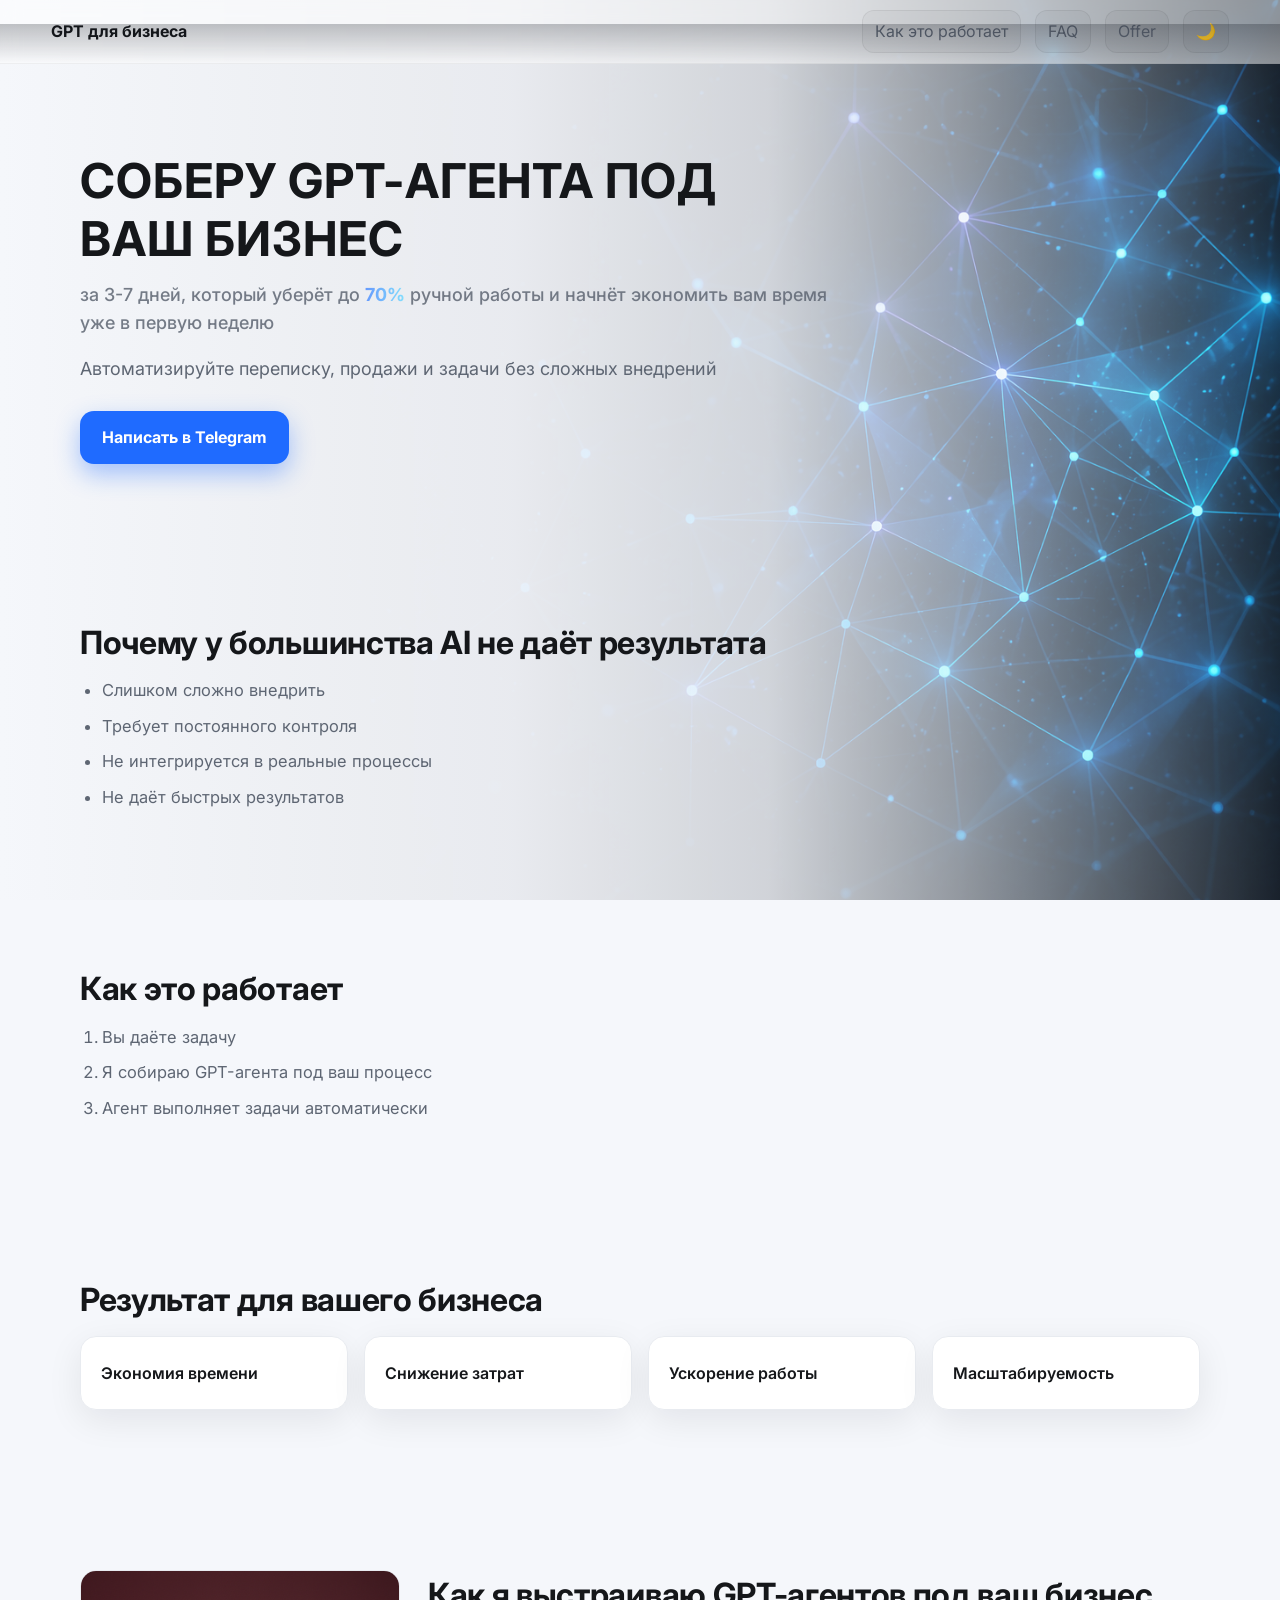
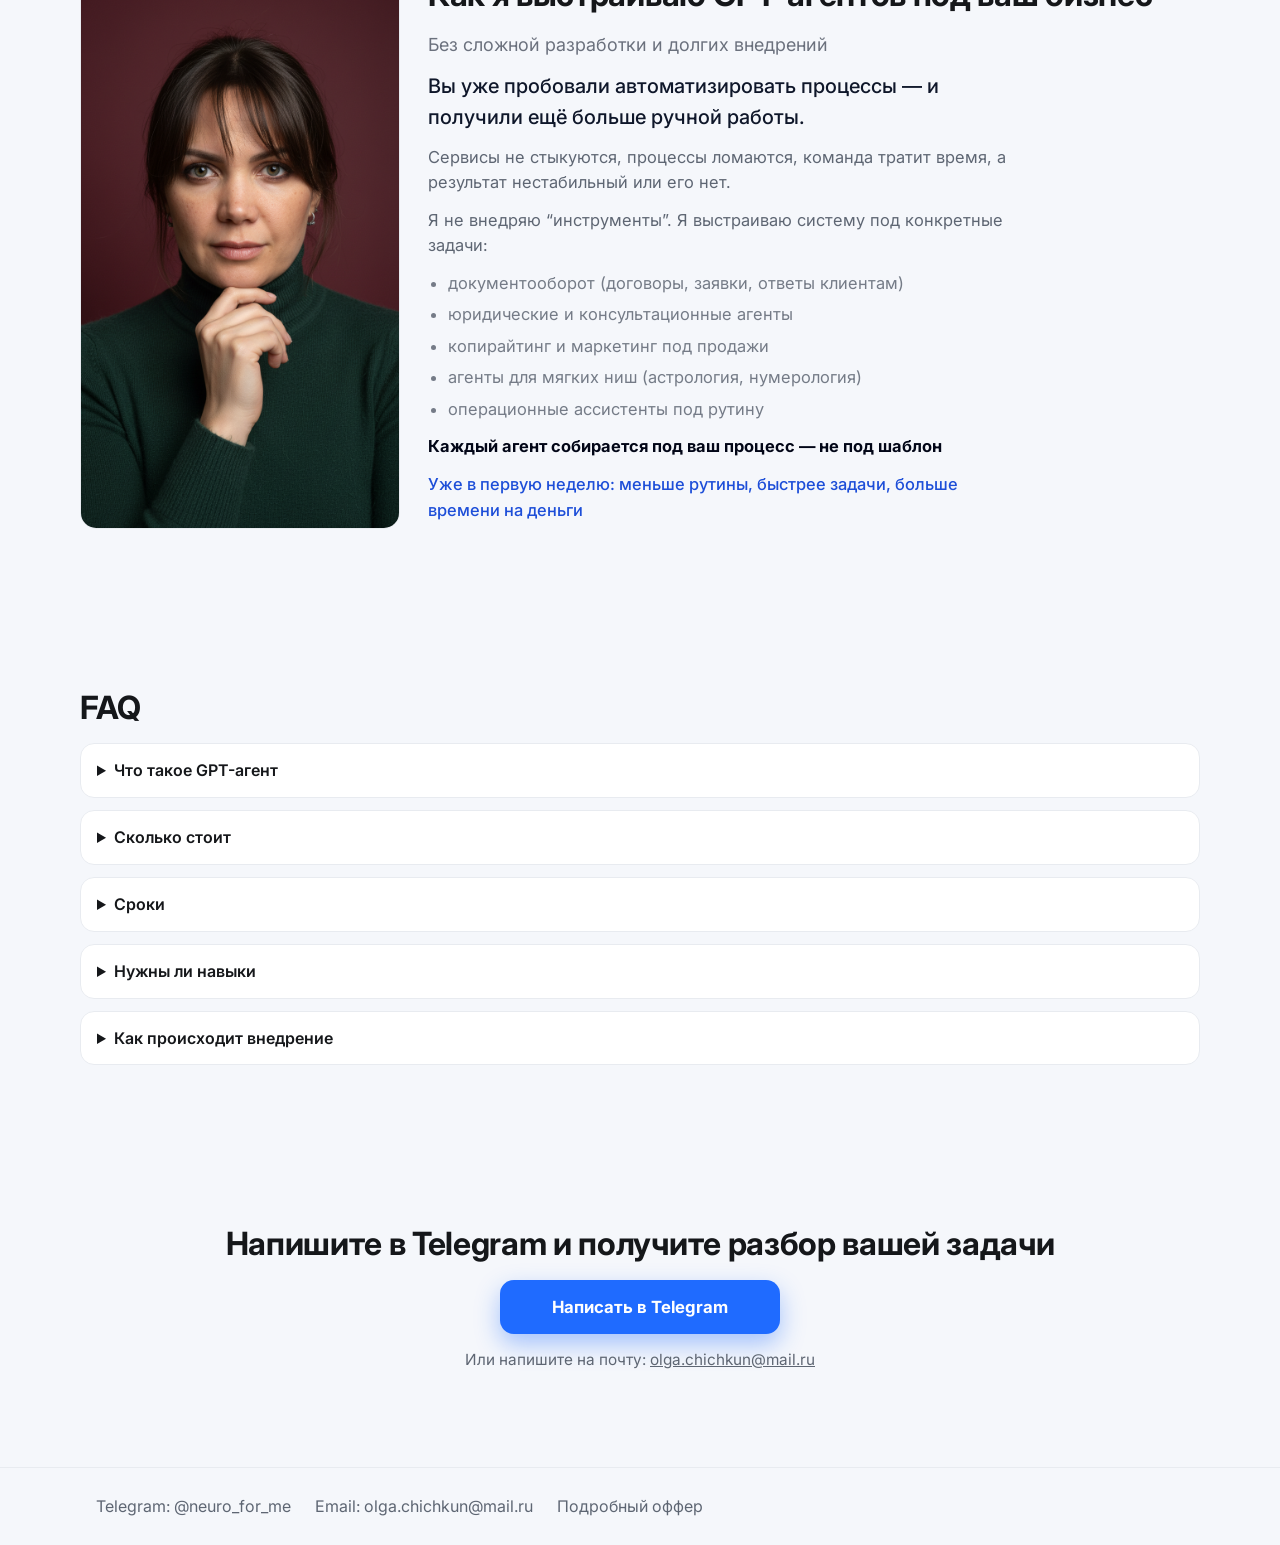
==== index.html @ d96bc387 "Sammit 21/04" ====
<!DOCTYPE html>
<html lang="ru">
<head>
  <meta charset="UTF-8">
  <meta name="viewport" content="width=device-width, initial-scale=1.0">
  <title>GPT-агенты для бизнеса | Автоматизация за 3-7 дней</title>
  <meta name="description" content="Соберу GPT-агента под ваш бизнес за 3-7 дней. Уберите до 70% ручной работы и получите результат уже в первую неделю.">
  <link rel="preconnect" href="https://fonts.googleapis.com">
  <link rel="preconnect" href="https://fonts.gstatic.com" crossorigin>
  <link href="https://fonts.googleapis.com/css2?family=Inter:wght@400;500;600;700;800&display=swap" rel="stylesheet">
  <link rel="stylesheet" href="styles.css">
</head>
<body>
  <canvas id="cursorCanvas" aria-hidden="true"></canvas>

  <header class="site-header container">
    <a class="brand" href="#hero">GPT для бизнеса</a>
    <nav class="nav">
      <a href="#how">Как это работает</a>
      <a href="#faq">FAQ</a>
      <a href="offer.html" class="nav-button">Offer</a>
      <button id="theme-toggle" class="theme-toggle" type="button" aria-label="Переключить тему">🌙</button>
    </nav>
  </header>

  <main>
    <section id="hero" class="hero container section">
      <div class="hero-content">
        <h1 class="hero-title">СОБЕРУ GPT-АГЕНТА ПОД ВАШ БИЗНЕС</h1>
        <p class="hero-lead">за 3-7 дней, который уберёт до <span class="hero-accent">70%</span> ручной работы и начнёт экономить вам время уже в первую неделю</p>
        <p class="subheadline">Автоматизируйте переписку, продажи и задачи без сложных внедрений</p>
        <a class="btn btn-primary" href="https://t.me/neuro_for_me" target="_blank" rel="noopener noreferrer">Написать в Telegram</a>
      </div>
    </section>

    <section id="pain" class="container section">
      <h2>Почему у большинства AI не даёт результата</h2>
      <ul class="pain-list">
        <li>Слишком сложно внедрить</li>
        <li>Требует постоянного контроля</li>
        <li>Не интегрируется в реальные процессы</li>
        <li>Не даёт быстрых результатов</li>
      </ul>
    </section>

    <section id="how" class="container section">
      <h2>Как это работает</h2>
      <ol class="steps">
        <li>Вы даёте задачу</li>
        <li>Я собираю GPT-агента под ваш процесс</li>
        <li>Агент выполняет задачи автоматически</li>
      </ol>
    </section>

    <section id="benefits" class="container section">
      <h2>Результат для вашего бизнеса</h2>
      <div class="benefit-grid">
        <article class="card">Экономия времени</article>
        <article class="card">Снижение затрат</article>
        <article class="card">Ускорение работы</article>
        <article class="card">Масштабируемость</article>
      </div>
    </section>

    <section id="about" class="container section about reveal">
      <div class="about-photo-wrap">
        <img src="photo.jpg" alt="Эксперт по внедрению GPT-агентов" class="about-photo">
        <span class="about-photo-glow" aria-hidden="true"></span>
      </div>
      <div class="about-content">
        <h2>Как я выстраиваю GPT-агентов под ваш бизнес</h2>
        <p class="section-subtitle">Без сложной разработки и долгих внедрений</p>
        <div class="process-text">
          <p class="lead">Вы уже пробовали автоматизировать процессы — и получили ещё больше ручной работы.</p>
          <p>Сервисы не стыкуются, процессы ломаются, команда тратит время, а результат нестабильный или его нет.</p>
          <p>Я не внедряю “инструменты”. Я выстраиваю систему под конкретные задачи:</p>
          <ul class="process-list">
            <li>документооборот (договоры, заявки, ответы клиентам)</li>
            <li>юридические и консультационные агенты</li>
            <li>копирайтинг и маркетинг под продажи</li>
            <li>агенты для мягких ниш (астрология, нумерология)</li>
            <li>операционные ассистенты под рутину</li>
          </ul>
          <p class="final-accent">Каждый агент собирается под ваш процесс — не под шаблон</p>
          <p class="result">Уже в первую неделю: меньше рутины, быстрее задачи, больше времени на деньги</p>
        </div>
      </div>
    </section>

    <section id="faq" class="container section">
      <h2>FAQ</h2>
      <div class="faq-list">
        <details>
          <summary>Что такое GPT-агент</summary>
          <p>Это цифровой помощник, который выполняет повторяющиеся задачи по вашим правилам: отвечает, обрабатывает данные, готовит материалы и снижает ручную нагрузку.</p>
        </details>
        <details>
          <summary>Сколько стоит</summary>
          <p>Стоимость зависит от сложности процесса. После короткого разбора в Telegram вы получите понятный объём работ и цену.</p>
        </details>
        <details>
          <summary>Сроки</summary>
          <p>Базовое решение запускается за 3-7 дней.</p>
        </details>
        <details>
          <summary>Нужны ли навыки</summary>
          <p>Нет. Вы даёте задачу на языке бизнеса, а всю техническую часть я беру на себя.</p>
        </details>
        <details>
          <summary>Как происходит внедрение</summary>
          <p>Определяем цель, собираем агента под ваш процесс, тестируем на ваших кейсах и запускаем в работу с минимальной нагрузкой на вас.</p>
        </details>
      </div>
    </section>

    <section id="cta" class="container section cta">
      <h2>Напишите в Telegram и получите разбор вашей задачи</h2>
      <a class="btn btn-primary btn-large" href="https://t.me/neuro_for_me" target="_blank" rel="noopener noreferrer">Написать в Telegram</a>
      <p class="secondary-contact">Или напишите на почту: <a href="mailto:olga.chichkun@mail.ru">olga.chichkun@mail.ru</a></p>
    </section>
  </main>

  <footer class="site-footer">
    <div class="container footer-content">
      <a href="https://t.me/neuro_for_me" target="_blank" rel="noopener noreferrer">Telegram: @neuro_for_me</a>
      <a href="mailto:olga.chichkun@mail.ru">Email: olga.chichkun@mail.ru</a>
      <a href="offer.html">Подробный оффер</a>
    </div>
  </footer>
  <a id="sticky-telegram" class="sticky-telegram btn btn-primary" href="https://t.me/neuro_for_me" target="_blank" rel="noopener noreferrer">Написать в Telegram</a>

  <script src="script.js"></script>
</body>
</html>
---- styles.css ----
:root {
  --header-height: 64px;
  --bg: #f7f8fa;
  --surface: #ffffff;
  --text: #15171a;
  --muted: #5e6673;
  --border: #e8ebf0;
  --primary: #1f6bff;
  --primary-hover: #1657d7;
  --shadow: 0 10px 35px rgba(12, 18, 28, 0.08);
}

body.dark,
body[data-theme="dark"] {
  --bg: #0d1117;
  --surface: #141b24;
  --text: #eef2f9;
  --muted: #abb7c9;
  --border: #253043;
  --primary: #4c8bff;
  --primary-hover: #6a9dff;
  --shadow: 0 12px 36px rgba(0, 0, 0, 0.35);
}

* {
  box-sizing: border-box;
}

html {
  height: 100%;
  scroll-behavior: smooth;
}

body {
  --scroll-offset: 0px;
  margin: 0;
  min-height: 100%;
  padding-top: var(--header-height);
  font-family: "Inter", system-ui, -apple-system, Segoe UI, Roboto, Arial, sans-serif;
  background-color: #0a0f19;
  background-image: url("holographic-neural-network-right.png");
  background-repeat: no-repeat;
  background-position: calc(80% + var(--scroll-offset)) center;
  background-size: cover;
  background-attachment: fixed;
  color: var(--text);
  line-height: 1.55;
  transition: background-color 0.25s ease, color 0.25s ease, background-position 0.25s ease;
  position: relative;
  overflow-x: hidden;
}

body::before {
  content: "";
  position: fixed;
  inset: 0;
  pointer-events: none;
  z-index: -1;
  background: linear-gradient(
    to right,
    rgba(10, 15, 25, 0.95) 0%,
    rgba(10, 15, 25, 0.85) 30%,
    rgba(10, 15, 25, 0.6) 55%,
    rgba(10, 15, 25, 0.3) 75%,
    rgba(10, 15, 25, 0.1) 90%,
    rgba(10, 15, 25, 0) 100%
  );
}

body[data-theme="light"] {
  background-color: #f5f7fb;
  background-image: url("holographic-neural-network-right.png");
  background-position: calc(85% + var(--scroll-offset)) center;
  background-size: cover;
  background-attachment: fixed;
}

body[data-theme="light"]::before {
  background: linear-gradient(
    to right,
    rgba(245, 247, 251, 1) 0%,
    rgba(245, 247, 251, 0.95) 40%,
    rgba(245, 247, 251, 0.85) 60%,
    rgba(245, 247, 251, 0.6) 75%,
    rgba(245, 247, 251, 0.3) 90%,
    rgba(245, 247, 251, 0.1) 100%
  );
}

.container {
  width: min(1120px, 92vw);
  margin: 0 auto;
  padding: 0 16px;
}

.section {
  padding: clamp(40px, 8vw, 80px) 0;
}

h1, h2 {
  line-height: 1.2;
  margin: 0 0 16px;
}

h1 {
  font-size: clamp(1.9rem, 4.1vw, 3rem);
  max-width: 900px;
}

h2 {
  font-size: clamp(1.45rem, 2.6vw, 2rem);
}

.section h2 {
  font-weight: 700;
  line-height: 1.2;
  letter-spacing: -0.01em;
}

p, li {
  color: var(--muted);
  font-size: 1.03rem;
}

.site-header {
  display: flex;
  justify-content: space-between;
  align-items: center;
  height: var(--header-height);
  padding: 0 4vw;
  position: fixed;
  top: 0;
  left: 0;
  width: 100%;
  max-width: none;
  margin: 0;
  background: rgba(10, 15, 25, 0.35);
  backdrop-filter: blur(12px);
  -webkit-backdrop-filter: blur(12px);
  border-bottom: 1px solid rgba(255, 255, 255, 0.06);
  z-index: 1000;
  transition: background 0.3s ease, backdrop-filter 0.3s ease, border-color 0.3s ease;
}

.site-header::after {
  content: "";
  position: absolute;
  bottom: -1px;
  left: 0;
  width: 100%;
  height: 40px;
  background: linear-gradient(
    to bottom,
    rgba(10, 15, 25, 0.25),
    transparent
  );
  pointer-events: none;
}

body[data-theme="light"] .site-header {
  background: rgba(255, 255, 255, 0.5);
  backdrop-filter: blur(10px);
  -webkit-backdrop-filter: blur(10px);
  border-bottom: 1px solid rgba(0, 0, 0, 0.05);
}

.site-header.scrolled {
  background: rgba(10, 15, 25, 0.6);
  backdrop-filter: blur(16px);
  -webkit-backdrop-filter: blur(16px);
}

body[data-theme="light"] .site-header.scrolled {
  background: rgba(255, 255, 255, 0.75);
}

.brand {
  text-decoration: none;
  color: var(--text);
  font-weight: 700;
}

.nav {
  display: flex;
  gap: 14px;
  align-items: center;
}

.nav a, .theme-toggle, .nav-button {
  text-decoration: none;
  color: var(--muted);
  background: rgba(255, 255, 255, 0.04);
  border: 1px solid rgba(255, 255, 255, 0.08);
  border-radius: 12px;
  padding: 8px 12px;
  font: inherit;
  cursor: pointer;
  transition: background 0.2s ease, transform 0.2s ease, border-color 0.2s ease, color 0.2s ease;
}

.nav a:hover, .theme-toggle:hover, .nav-button:hover {
  background: rgba(255, 255, 255, 0.08);
  transform: translateY(-1px);
  color: var(--text);
  border-color: var(--primary);
}

body[data-theme="light"] .nav a,
body[data-theme="light"] .theme-toggle,
body[data-theme="light"] .nav-button {
  background: rgba(0, 0, 0, 0.03);
  border: 1px solid rgba(0, 0, 0, 0.06);
}

body[data-theme="light"] .nav a:hover,
body[data-theme="light"] .theme-toggle:hover,
body[data-theme="light"] .nav-button:hover {
  background: rgba(0, 0, 0, 0.06);
}

.hero {
  padding-top: 88px;
  display: flex;
  flex-wrap: wrap;
}

.hero-content {
  position: relative;
  z-index: 2;
  max-width: 760px;
}

.hero-title {
  text-transform: uppercase;
  letter-spacing: 0.02em;
  max-width: 100%;
  margin-bottom: 14px;
}

.hero-lead {
  max-width: 100%;
  font-weight: 500;
  opacity: 0.85;
  margin: 0 0 14px;
}

.hero-accent {
  font-weight: 700;
  background: linear-gradient(90deg, #4f8bff 0%, #72dbff 50%, #4f8bff 100%);
  background-size: 200% 100%;
  -webkit-background-clip: text;
  background-clip: text;
  color: transparent;
  animation: shimmer70 4.2s ease-in-out infinite;
}

@keyframes shimmer70 {
  0% { background-position: 0% 50%; }
  50% { background-position: 100% 50%; }
  100% { background-position: 0% 50%; }
}

.subheadline {
  max-width: 100%;
  margin-bottom: 28px;
}

.btn {
  display: inline-flex;
  align-items: center;
  justify-content: center;
  border-radius: 14px;
  text-decoration: none;
  font-weight: 700;
  transition: transform 0.2s ease, background-color 0.2s ease, box-shadow 0.2s ease;
  width: fit-content;
  max-width: 100%;
}

.btn-primary {
  background: var(--primary);
  color: #fff;
  padding: 14px 22px;
  box-shadow: 0 10px 24px color-mix(in srgb, var(--primary) 38%, transparent);
}

.btn-primary:hover {
  background: var(--primary-hover);
  transform: translateY(-2px);
}

.btn-large {
  min-width: 280px;
  min-height: 52px;
  font-size: 1.05rem;
}

.pain-list, .steps {
  margin: 0;
  padding-left: 22px;
  display: grid;
  gap: 10px;
}

.benefit-grid {
  display: grid;
  grid-template-columns: repeat(auto-fit, minmax(220px, 1fr));
  gap: 16px;
  margin-top: 14px;
}

.card {
  background: var(--surface);
  border: 1px solid var(--border);
  border-radius: 16px;
  padding: 24px 20px;
  color: var(--text);
  font-weight: 600;
  box-shadow: var(--shadow);
  transition: transform 0.22s ease, border-color 0.22s ease, box-shadow 0.22s ease;
}

.card:hover {
  transform: translateY(-4px);
  border-color: var(--primary);
  box-shadow: 0 14px 32px color-mix(in srgb, var(--primary) 25%, transparent);
}

.about {
  display: grid;
  grid-template-columns: minmax(240px, 320px) 1fr;
  gap: 28px;
  align-items: center;
}

.about-photo-wrap {
  width: 100%;
  position: relative;
  overflow: hidden;
  border-radius: 16px;
}

.about-photo {
  width: 100%;
  border-radius: 16px;
  object-fit: cover;
  border: 1px solid var(--border);
  box-shadow: var(--shadow);
  display: block;
  transition: transform 0.35s ease, box-shadow 0.35s ease;
}

.about-photo-wrap:hover .about-photo {
  transform: scale(1.02);
  box-shadow: 0 14px 34px rgba(22, 34, 48, 0.15);
}

.about-photo-glow {
  position: absolute;
  width: 140px;
  height: 140px;
  left: 50%;
  top: 50%;
  transform: translate(-50%, -50%);
  border-radius: 50%;
  pointer-events: none;
  background: radial-gradient(circle, rgba(120, 200, 255, 0.16) 0%, rgba(120, 200, 255, 0) 70%);
  opacity: 0;
  transition: opacity 0.25s ease;
}

.about-content p {
  margin: 0 0 12px;
}

.trust-line {
  margin-top: 18px;
  color: var(--text);
  font-weight: 600;
  font-size: 0.98rem;
}

.section-subtitle {
  margin-top: 12px;
  font-size: clamp(14px, 2.5vw, 18px);
  color: rgba(255, 255, 255, 0.65);
  max-width: 600px;
}

body[data-theme="light"] .section-subtitle {
  color: rgba(15, 23, 42, 0.6);
}

.process-text {
  max-width: 600px;
  max-height: 520px;
  overflow: hidden;
  display: flex;
  flex-direction: column;
  gap: 12px;
}

.process-text p {
  margin: 0;
}

.lead {
  font-size: clamp(16px, 2.5vw, 20px);
  font-weight: 500;
  color: #ffffff;
}

.result {
  font-weight: 500;
  color: #dbeafe;
}

.final-accent {
  margin-top: 12px;
  font-weight: 700;
  color: #ffffff;
}

.final-accent-soft {
  margin-top: 6px;
  font-weight: 500;
  color: rgba(255, 255, 255, 0.84);
}

.process-list {
  padding-left: 20px;
  display: flex;
  flex-direction: column;
  gap: 6px;
  margin: 0;
}

.process-list li {
  opacity: 0.85;
}

body[data-theme="light"] .lead {
  color: #0f172a;
}

body[data-theme="light"] .result {
  color: #1d4ed8;
}

body[data-theme="light"] .final-accent {
  color: #020617;
}

body[data-theme="light"] .final-accent-soft {
  color: rgba(2, 6, 23, 0.72);
}

.reveal {
  opacity: 0;
  transform: translateY(12px);
  transition: opacity 0.6s ease, transform 0.6s ease;
}

.reveal.is-visible {
  opacity: 1;
  transform: translateY(0);
}

.faq-list {
  display: grid;
  gap: 12px;
}

details {
  background: var(--surface);
  border: 1px solid var(--border);
  border-radius: 14px;
  padding: 14px 16px;
}

summary {
  cursor: pointer;
  font-weight: 600;
  color: var(--text);
}

.cta {
  text-align: center;
}

.secondary-contact {
  margin-top: 14px;
  font-size: 0.96rem;
}

.secondary-contact a {
  color: var(--muted);
}

.site-footer {
  border-top: 1px solid var(--border);
  padding: 26px 0;
}

.footer-content {
  display: flex;
  flex-wrap: wrap;
  gap: 16px 24px;
}

.footer-content a {
  color: var(--muted);
  text-decoration: none;
}

.footer-content a:hover {
  color: var(--text);
}

#cursorCanvas {
  position: fixed;
  inset: 0;
  width: 100%;
  height: 100%;
  pointer-events: none;
  z-index: 5;
}

body::after {
  z-index: -1;
}

.hero, section, header, main {
  position: relative;
  z-index: 1;
}

.hero,
.section,
.container {
  overflow-wrap: break-word;
  word-break: break-word;
}

.hero h1 {
  font-size: clamp(28px, 6vw, 48px);
  line-height: 1.2;
}

.hero p {
  font-size: clamp(14px, 3.5vw, 18px);
}

.sticky-telegram {
  position: fixed;
  right: 24px;
  bottom: 24px;
  z-index: 30;
  opacity: 0;
  transform: translateY(10px);
  pointer-events: none;
  box-shadow: 0 10px 22px color-mix(in srgb, var(--primary) 30%, transparent);
  transition: opacity 0.28s ease, transform 0.28s ease, box-shadow 0.25s ease;
}

.sticky-telegram.is-visible {
  opacity: 1;
  transform: translateY(0);
  pointer-events: auto;
}

.sticky-telegram:hover {
  transform: translateY(0) scale(1.05);
}

@media (max-width: 820px) {
  .hero-title {
    font-size: clamp(1.55rem, 7vw, 2.1rem);
    max-width: 95%;
  }

  .hero-lead {
    font-size: 0.98rem;
    max-width: 95%;
  }

  .hero {
    min-height: 0;
  }

  .section {
    padding: 56px 0;
  }

  .about {
    grid-template-columns: 1fr;
  }

  .nav a {
    display: none;
  }

  .sticky-telegram {
    right: 50%;
    bottom: 16px;
    transform: translate(50%, 10px);
    width: min(92vw, 360px);
  }

  .sticky-telegram.is-visible {
    transform: translate(50%, 0);
  }

  .sticky-telegram:hover {
    transform: translate(50%, 0) scale(1.03);
  }
}

@media (max-width: 768px) {
  :root {
    --header-height: 60px;
  }

  body,
  body[data-theme="light"] {
    background-attachment: scroll;
    background-position: center center;
  }

  .site-header {
    backdrop-filter: blur(8px);
    -webkit-backdrop-filter: blur(8px);
  }

  .hero {
    padding-top: 48px;
  }

  .about {
    grid-template-columns: 1fr;
  }

  .process-text {
    max-height: none;
  }
}

@media (max-width: 480px) {
  .section h2 {
    font-size: clamp(22px, 6vw, 28px);
  }

  .process-text {
    gap: 14px;
  }

  .lead {
    font-size: 16px;
  }

  .button,
  .btn {
    width: 100%;
    text-align: center;
  }
}
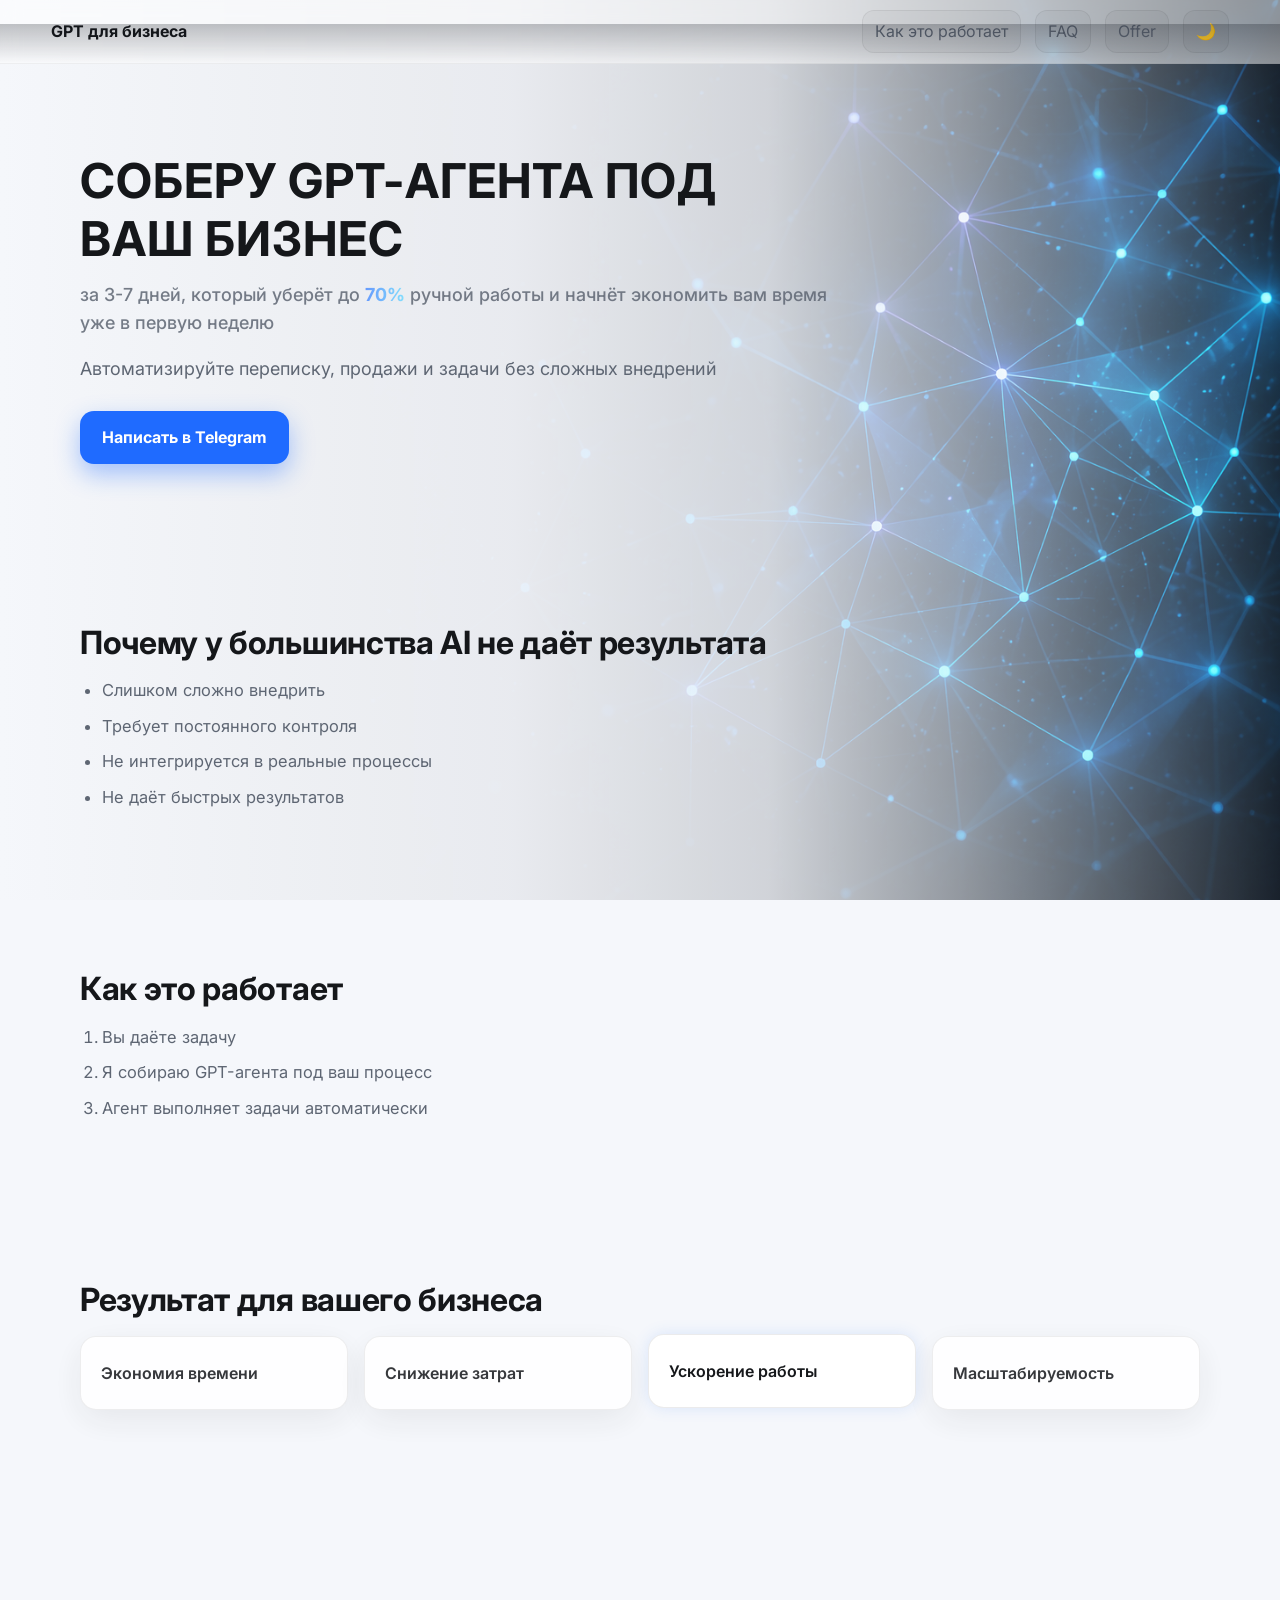
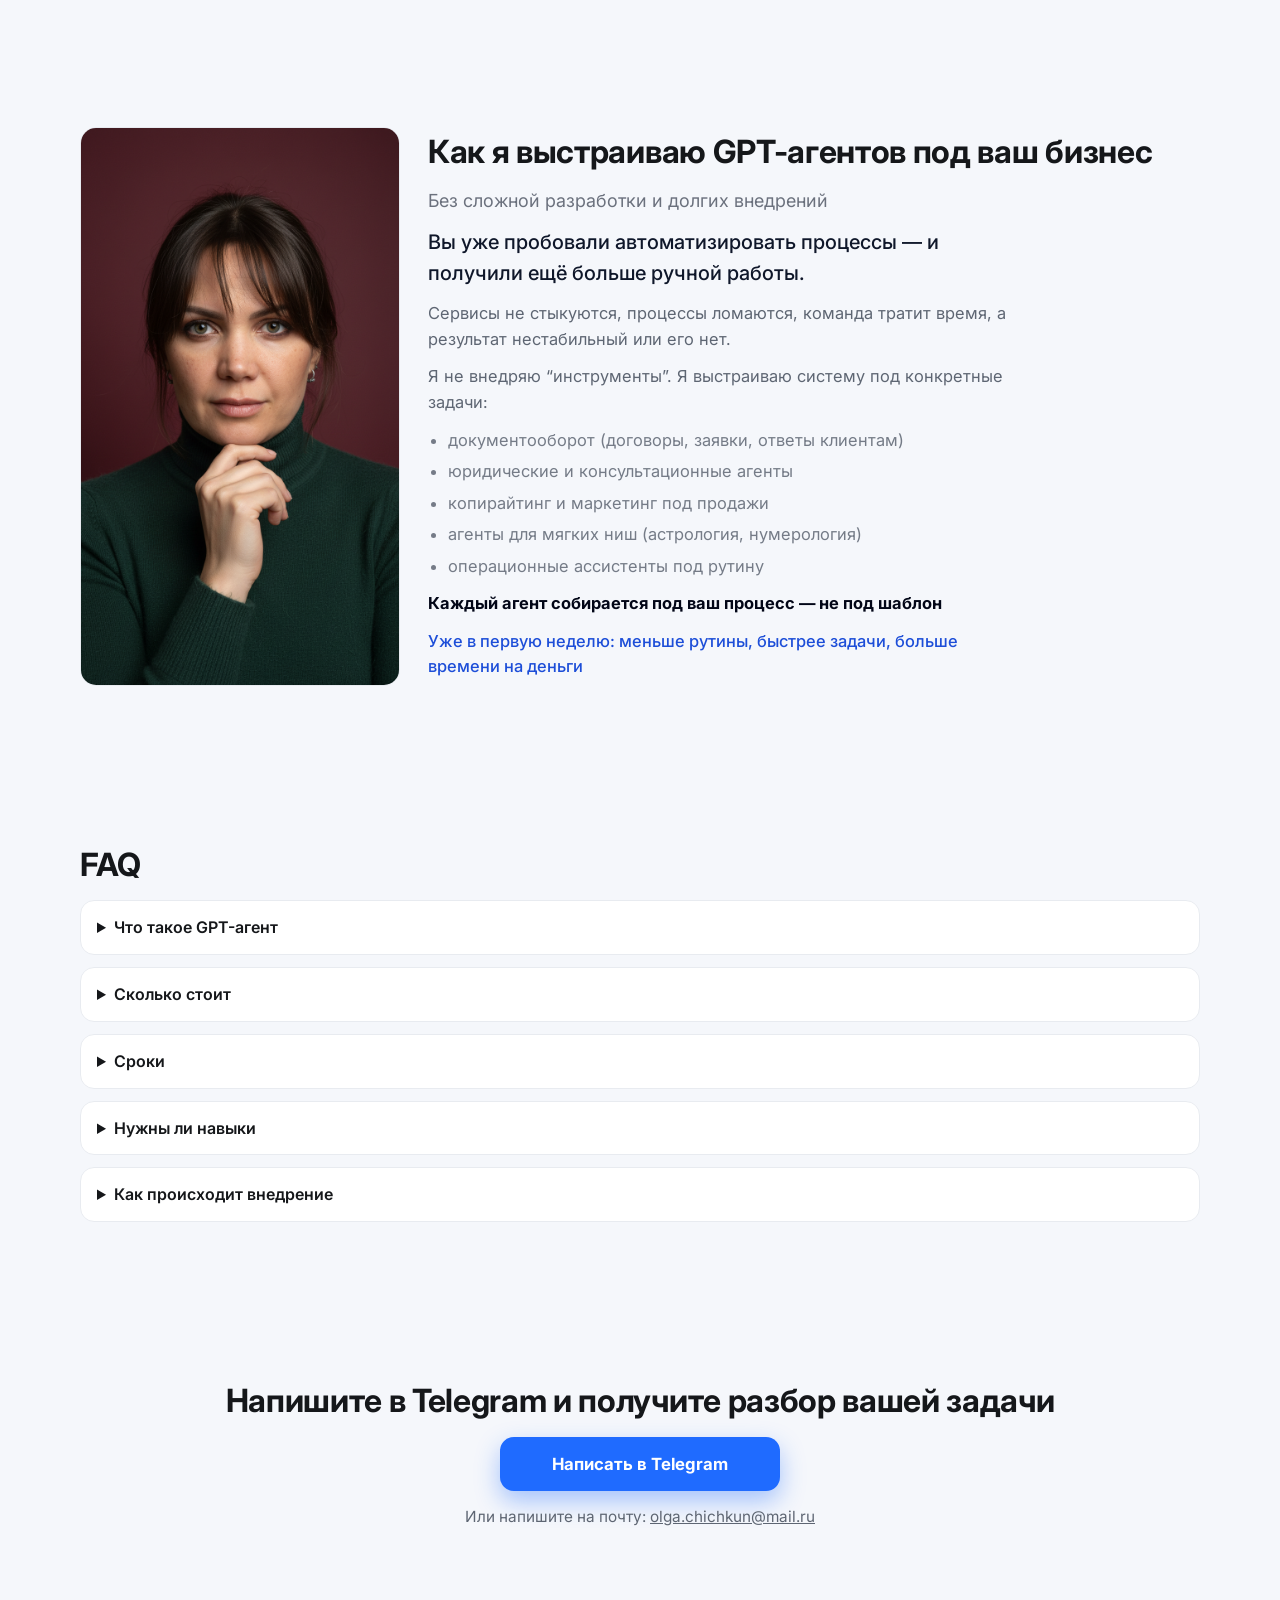
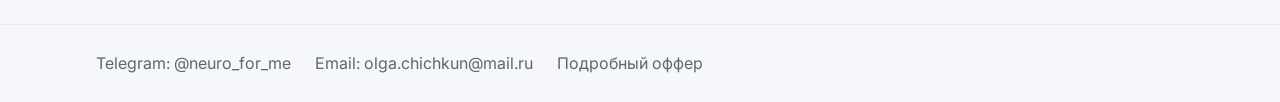
==== commit b84da7f3: "изменение с динамикой переключений" ====
--- a/index.html
+++ b/index.html
@@ -54,11 +54,14 @@
 
     <section id="benefits" class="container section">
       <h2>Результат для вашего бизнеса</h2>
-      <div class="benefit-grid">
-        <article class="card">Экономия времени</article>
-        <article class="card">Снижение затрат</article>
-        <article class="card">Ускорение работы</article>
-        <article class="card">Масштабируемость</article>
+      <div class="cards-flow">
+        <div class="benefit-grid">
+          <article class="card">Экономия времени</article>
+          <article class="card">Снижение затрат</article>
+          <article class="card">Ускорение работы</article>
+          <article class="card">Масштабируемость</article>
+        </div>
+        <canvas id="cardsCanvas" aria-hidden="true"></canvas>
       </div>
     </section>
 
--- a/styles.css
+++ b/styles.css
@@ -309,6 +309,10 @@
   margin-top: 14px;
 }
 
+.cards-flow {
+  position: relative;
+}
+
 .card {
   background: var(--surface);
   border: 1px solid var(--border);
@@ -324,6 +328,27 @@
   transform: translateY(-4px);
   border-color: var(--primary);
   box-shadow: 0 14px 32px color-mix(in srgb, var(--primary) 25%, transparent);
+}
+
+.cards-item {
+  transition: all 0.3s ease;
+  border: 1px solid rgba(255, 255, 255, 0.06);
+  opacity: 0.85;
+}
+
+.cards-item.active {
+  box-shadow: 0 0 20px rgba(96, 165, 250, 0.15);
+  border-color: rgba(96, 165, 250, 0.25);
+  transform: translateY(-2px);
+  opacity: 1;
+}
+
+body[data-theme="light"] .cards-item {
+  border-color: rgba(2, 6, 23, 0.08);
+}
+
+body[data-theme="light"] .cards-item.active {
+  box-shadow: 0 0 15px rgba(59, 130, 246, 0.15);
 }
 
 .about {
@@ -643,6 +668,7 @@
   .process-text {
     max-height: none;
   }
+
 }
 
 @media (max-width: 480px) {
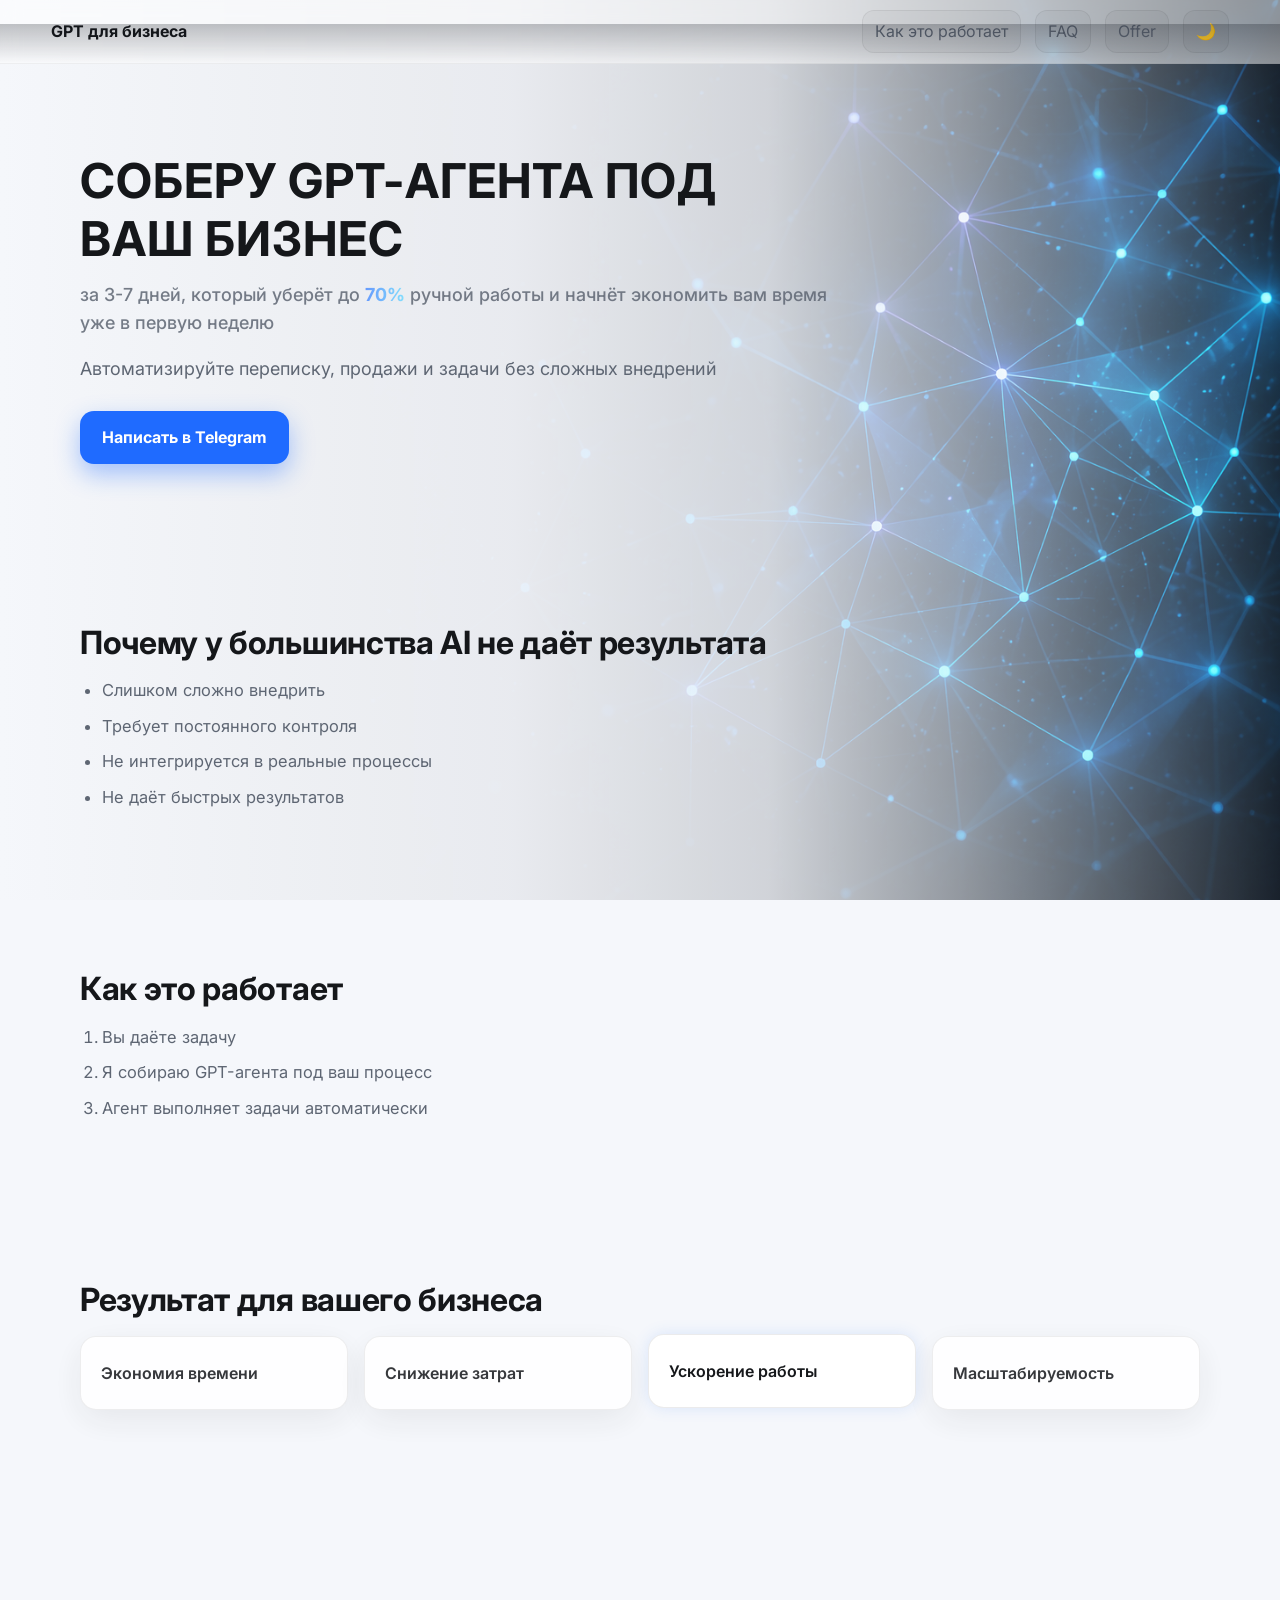
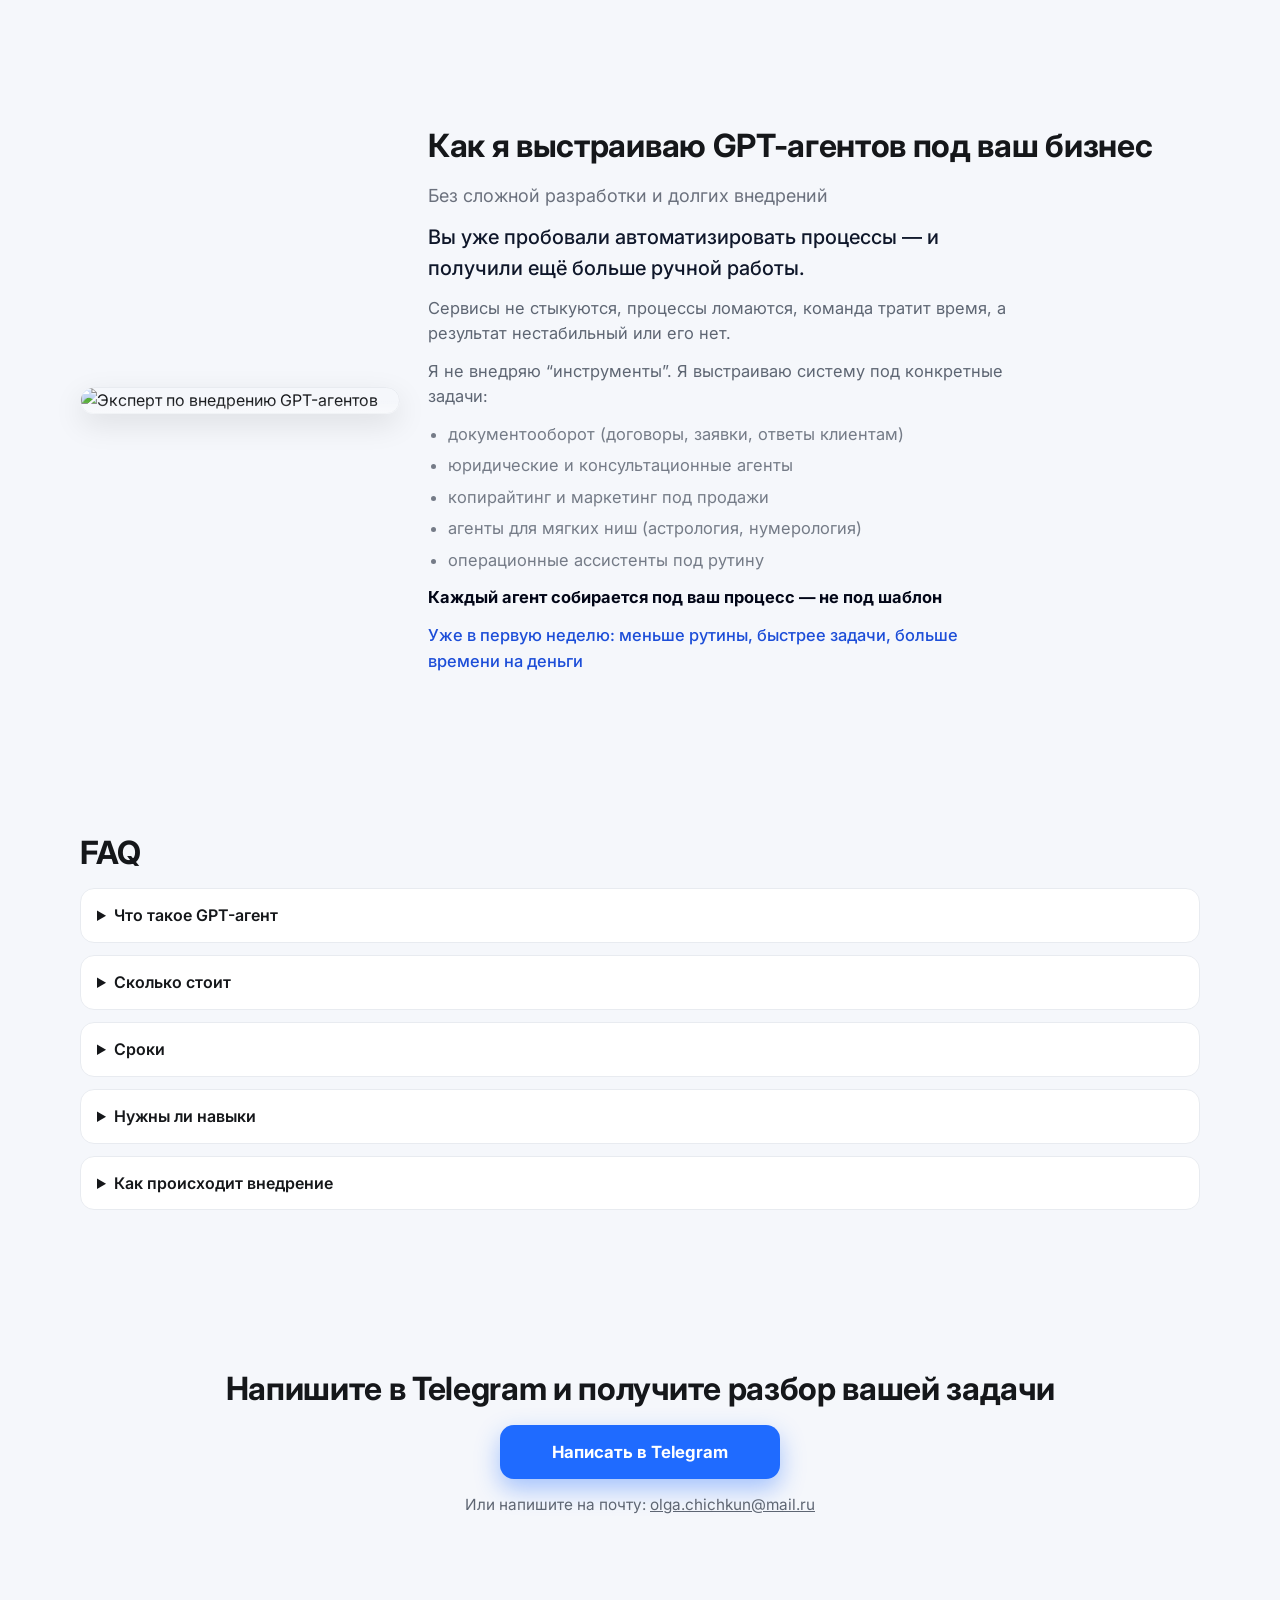
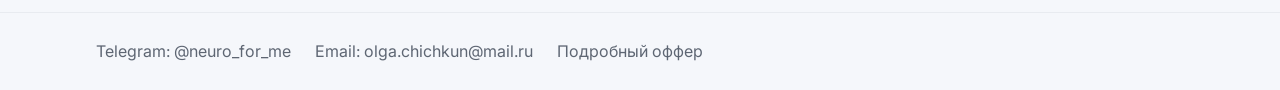
==== commit 186615d0: "Фото" ====
--- a/index.html
+++ b/index.html
@@ -66,8 +66,8 @@
     </section>
 
     <section id="about" class="container section about reveal">
-      <div class="about-photo-wrap">
-        <img src="photo.jpg" alt="Эксперт по внедрению GPT-агентов" class="about-photo">
+      <div class="about-photo-wrap about-photo">
+        <img src="./images/profile.jpg" alt="Эксперт по внедрению GPT-агентов">
         <span class="about-photo-glow" aria-hidden="true"></span>
       </div>
       <div class="about-content">
--- a/styles.css
+++ b/styles.css
@@ -366,18 +366,63 @@
 }
 
 .about-photo {
+  position: relative;
+  display: inline-block;
   width: 100%;
+  border-radius: 16px;
+  overflow: hidden;
+  box-shadow: 0 10px 30px rgba(0,0,0,0.2);
+}
+
+.about-photo img {
+  width: 100%;
+  height: auto;
+  display: block;
   border-radius: 16px;
   object-fit: cover;
   border: 1px solid var(--border);
-  box-shadow: var(--shadow);
-  display: block;
-  transition: transform 0.35s ease, box-shadow 0.35s ease;
-}
-
-.about-photo-wrap:hover .about-photo {
+  transition: all 0.3s ease;
+}
+
+.about-photo::after {
+  content: "";
+  position: absolute;
+  inset: 0;
+  border-radius: 16px;
+  pointer-events: none;
+  background: linear-gradient(
+    to bottom,
+    rgba(0,0,0,0) 60%,
+    rgba(0,0,0,0.25)
+  );
+}
+
+body.dark .about-photo::after {
+  background: linear-gradient(
+    to bottom,
+    rgba(0,0,0,0) 50%,
+    rgba(0,0,0,0.5)
+  );
+}
+
+body.light .about-photo::after {
+  background: linear-gradient(
+    to bottom,
+    rgba(255,255,255,0) 50%,
+    rgba(255,255,255,0.4)
+  );
+}
+
+body[data-theme="dark"] .about-photo {
+  box-shadow: 0 10px 40px rgba(0, 210, 255, 0.15);
+}
+
+body[data-theme="light"] .about-photo {
+  box-shadow: 0 10px 30px rgba(0,0,0,0.1);
+}
+
+.about-photo:hover img {
   transform: scale(1.02);
-  box-shadow: 0 14px 34px rgba(22, 34, 48, 0.15);
 }
 
 .about-photo-glow {
@@ -621,6 +666,11 @@
     grid-template-columns: 1fr;
   }
 
+  .about-photo {
+    width: 100%;
+    display: block;
+  }
+
   .nav a {
     display: none;
   }
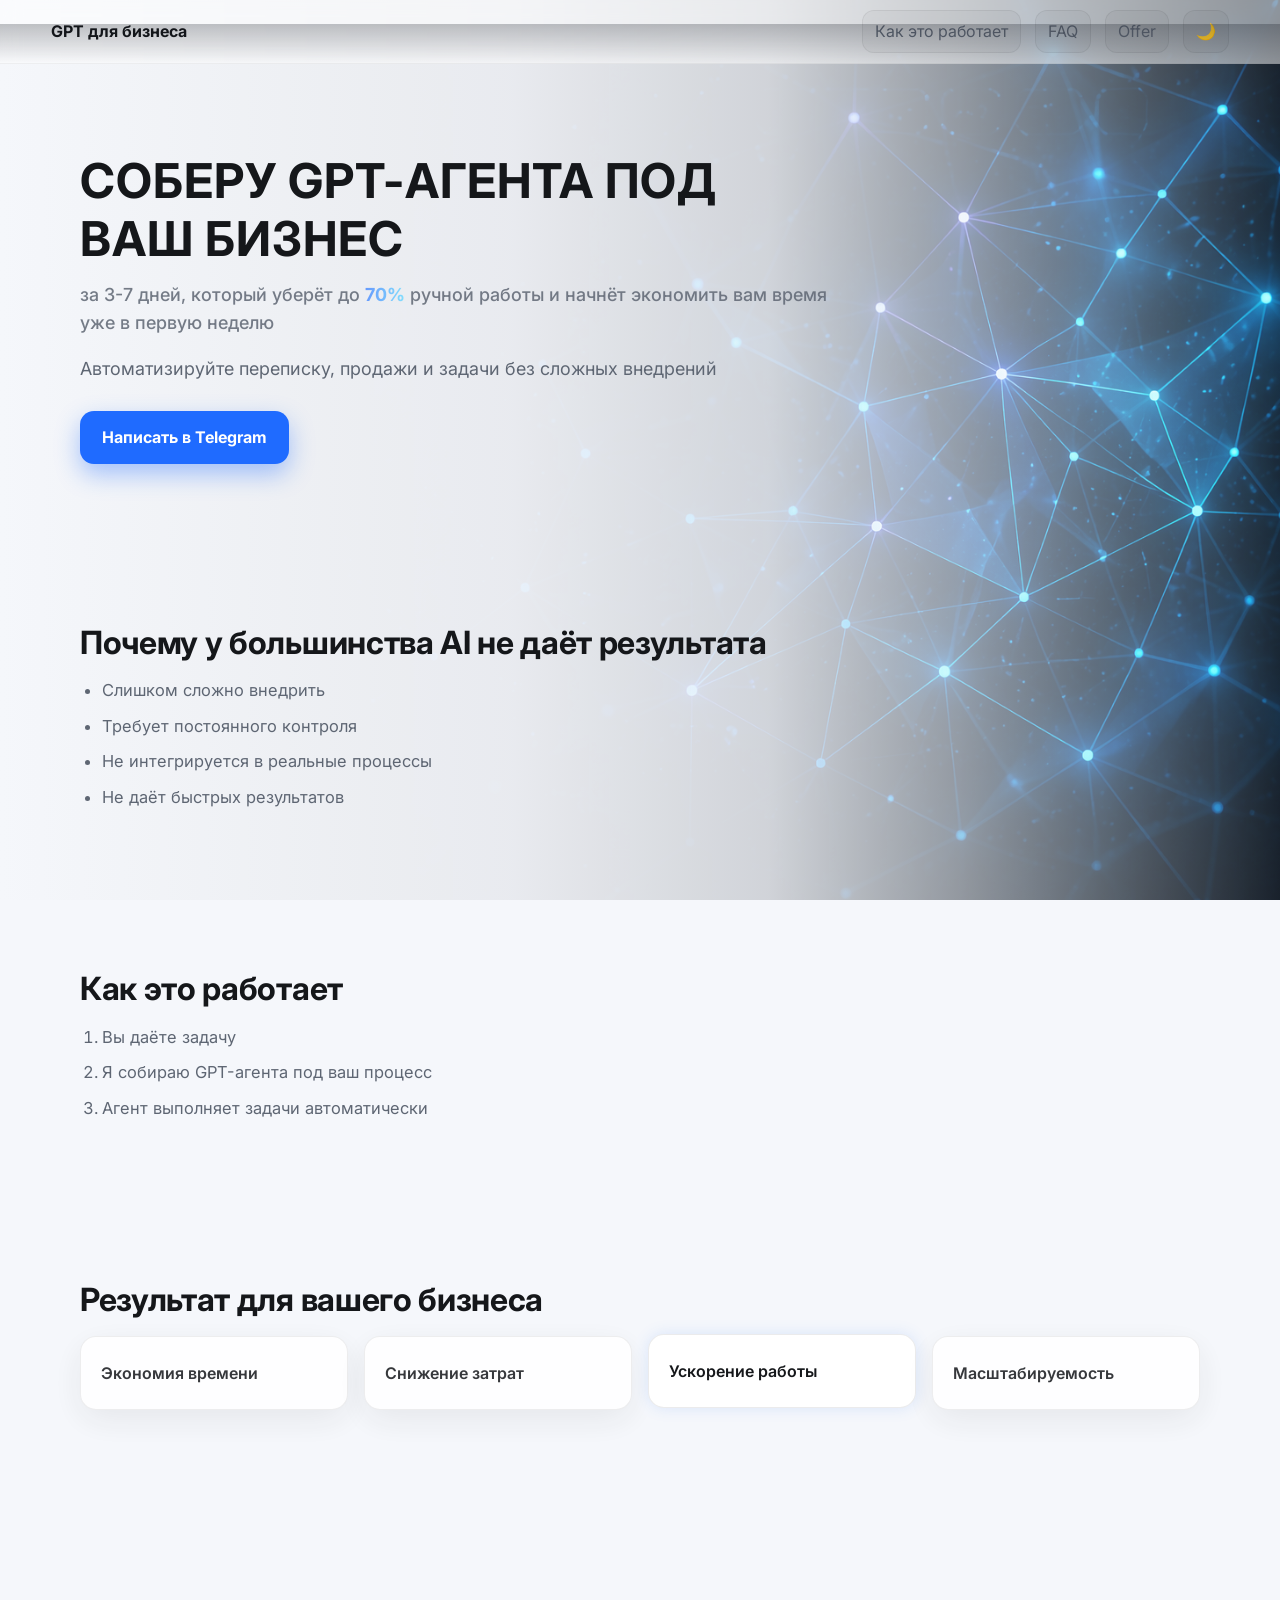
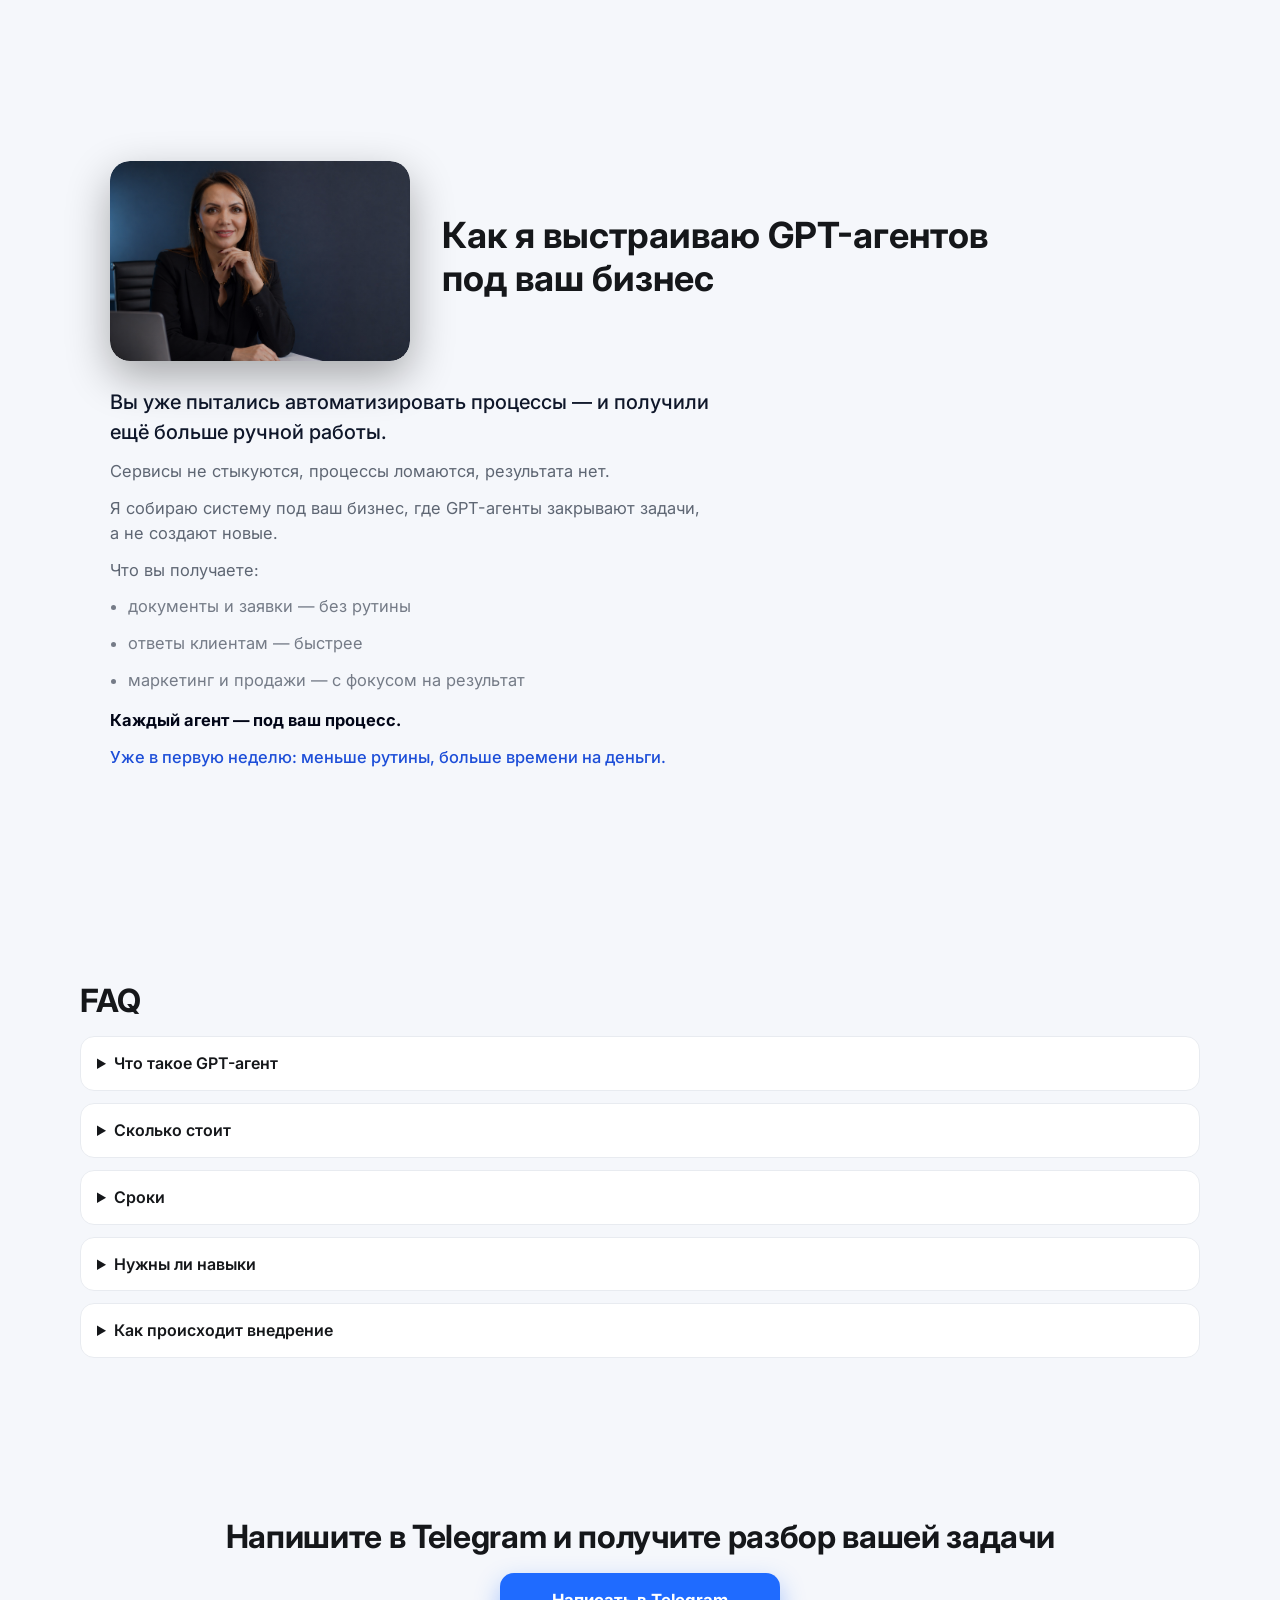
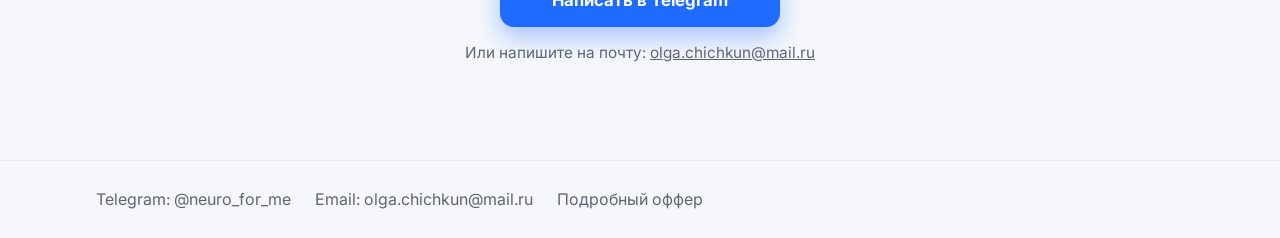
==== commit 67d21d78: "блок обо мне" ====
--- a/index.html
+++ b/index.html
@@ -65,27 +65,29 @@
       </div>
     </section>
 
-    <section id="about" class="container section about reveal">
-      <div class="about-photo-wrap about-photo">
-        <img src="./images/profile.jpg" alt="Эксперт по внедрению GPT-агентов">
-        <span class="about-photo-glow" aria-hidden="true"></span>
-      </div>
-      <div class="about-content">
-        <h2>Как я выстраиваю GPT-агентов под ваш бизнес</h2>
-        <p class="section-subtitle">Без сложной разработки и долгих внедрений</p>
-        <div class="process-text">
-          <p class="lead">Вы уже пробовали автоматизировать процессы — и получили ещё больше ручной работы.</p>
-          <p>Сервисы не стыкуются, процессы ломаются, команда тратит время, а результат нестабильный или его нет.</p>
-          <p>Я не внедряю “инструменты”. Я выстраиваю систему под конкретные задачи:</p>
+    <section id="about" class="section about reveal">
+      <div class="about-inner">
+        <div class="about-hero">
+          <div class="about-photo">
+            <img src="./images/profile-new.jpg" alt="Эксперт по автоматизации бизнеса и GPT-агентам" loading="lazy">
+          </div>
+          <div class="about-head">
+            <h1>Как я выстраиваю GPT-агентов под ваш бизнес</h1>
+            <p class="about-sub"></p>
+          </div>
+        </div>
+        <div class="about-content">
+          <p class="lead">Вы уже пытались автоматизировать процессы — и получили ещё больше ручной работы.</p>
+          <p>Сервисы не стыкуются, процессы ломаются, результата нет.</p>
+          <p>Я собираю систему под ваш бизнес, где GPT-агенты закрывают задачи, а не создают новые.</p>
+          <p>Что вы получаете:</p>
           <ul class="process-list">
-            <li>документооборот (договоры, заявки, ответы клиентам)</li>
-            <li>юридические и консультационные агенты</li>
-            <li>копирайтинг и маркетинг под продажи</li>
-            <li>агенты для мягких ниш (астрология, нумерология)</li>
-            <li>операционные ассистенты под рутину</li>
+            <li>документы и заявки — без рутины</li>
+            <li>ответы клиентам — быстрее</li>
+            <li>маркетинг и продажи — с фокусом на результат</li>
           </ul>
-          <p class="final-accent">Каждый агент собирается под ваш процесс — не под шаблон</p>
-          <p class="result">Уже в первую неделю: меньше рутины, быстрее задачи, больше времени на деньги</p>
+          <p class="final-accent">Каждый агент — под ваш процесс.</p>
+          <p class="result">Уже в первую неделю: меньше рутины, больше времени на деньги.</p>
         </div>
       </div>
     </section>
--- a/styles.css
+++ b/styles.css
@@ -352,122 +352,92 @@
 }
 
 .about {
-  display: grid;
-  grid-template-columns: minmax(240px, 320px) 1fr;
-  gap: 28px;
+  display: block;
+  min-height: auto;
+}
+
+.about-inner {
+  max-width: 1100px;
+  margin: 0 auto;
+  padding: 40px 20px;
+}
+
+.about-hero {
+  display: flex;
   align-items: center;
-}
-
-.about-photo-wrap {
-  width: 100%;
+  gap: 32px;
+  margin-bottom: 20px;
+}
+
+.about-photo {
+  width: 300px;
+  flex-shrink: 0;
   position: relative;
+  border-radius: 20px;
   overflow: hidden;
-  border-radius: 16px;
-}
-
-.about-photo {
-  position: relative;
-  display: inline-block;
-  width: 100%;
-  border-radius: 16px;
-  overflow: hidden;
-  box-shadow: 0 10px 30px rgba(0,0,0,0.2);
+  box-shadow: 0 16px 44px rgba(0, 0, 0, 0.32);
+  transform: translateY(-6px);
 }
 
 .about-photo img {
   width: 100%;
-  height: auto;
+  height: 100%;
+  object-fit: cover;
+  object-position: center;
   display: block;
-  border-radius: 16px;
-  object-fit: cover;
-  border: 1px solid var(--border);
-  transition: all 0.3s ease;
+  border-radius: 20px;
 }
 
 .about-photo::after {
   content: "";
   position: absolute;
   inset: 0;
-  border-radius: 16px;
-  pointer-events: none;
+  border-radius: 20px;
   background: linear-gradient(
-    to bottom,
-    rgba(0,0,0,0) 60%,
-    rgba(0,0,0,0.25)
+    to right,
+    rgba(0,0,0,0.38),
+    rgba(0,0,0,0)
   );
 }
 
-body.dark .about-photo::after {
-  background: linear-gradient(
-    to bottom,
-    rgba(0,0,0,0) 50%,
-    rgba(0,0,0,0.5)
-  );
-}
-
-body.light .about-photo::after {
-  background: linear-gradient(
-    to bottom,
-    rgba(255,255,255,0) 50%,
-    rgba(255,255,255,0.4)
-  );
-}
-
-body[data-theme="dark"] .about-photo {
-  box-shadow: 0 10px 40px rgba(0, 210, 255, 0.15);
-}
-
-body[data-theme="light"] .about-photo {
-  box-shadow: 0 10px 30px rgba(0,0,0,0.1);
-}
-
-.about-photo:hover img {
-  transform: scale(1.02);
-}
-
-.about-photo-glow {
-  position: absolute;
-  width: 140px;
-  height: 140px;
-  left: 50%;
-  top: 50%;
-  transform: translate(-50%, -50%);
-  border-radius: 50%;
-  pointer-events: none;
-  background: radial-gradient(circle, rgba(120, 200, 255, 0.16) 0%, rgba(120, 200, 255, 0) 70%);
-  opacity: 0;
-  transition: opacity 0.25s ease;
+.about-head {
+  max-width: 600px;
+}
+
+.about-head h1 {
+  font-size: 36px;
+  line-height: 1.2;
+  margin-bottom: 10px;
+}
+
+.about-sub {
+  font-size: 16px;
+  margin: 0 0 20px;
+  opacity: 0.8;
+}
+
+.about-content {
+  max-width: 600px;
+  font-size: 16px;
+  line-height: 1.5;
 }
 
 .about-content p {
   margin: 0 0 12px;
 }
 
-.trust-line {
-  margin-top: 18px;
-  color: var(--text);
-  font-weight: 600;
-  font-size: 0.98rem;
-}
-
-.section-subtitle {
-  margin-top: 12px;
-  font-size: clamp(14px, 2.5vw, 18px);
-  color: rgba(255, 255, 255, 0.65);
-  max-width: 600px;
-}
-
-body[data-theme="light"] .section-subtitle {
-  color: rgba(15, 23, 42, 0.6);
-}
-
-.process-text {
-  max-width: 600px;
-  max-height: 520px;
-  overflow: hidden;
-  display: flex;
-  flex-direction: column;
-  gap: 12px;
+.about-content ul {
+  margin-top: 10px;
+  margin-bottom: 10px;
+  padding-left: 18px;
+}
+
+.about-content li {
+  margin-bottom: 6px;
+}
+
+body[data-theme="light"] .about-sub {
+  color: rgba(15, 23, 42, 0.7);
 }
 
 .process-text p {
@@ -662,15 +632,6 @@
     padding: 56px 0;
   }
 
-  .about {
-    grid-template-columns: 1fr;
-  }
-
-  .about-photo {
-    width: 100%;
-    display: block;
-  }
-
   .nav a {
     display: none;
   }
@@ -711,12 +672,18 @@
     padding-top: 48px;
   }
 
-  .about {
-    grid-template-columns: 1fr;
-  }
-
-  .process-text {
-    max-height: none;
+  .about-hero {
+    flex-direction: column;
+    align-items: flex-start;
+  }
+
+  .about-photo {
+    width: 100%;
+    transform: none;
+  }
+
+  .about-head h1 {
+    font-size: clamp(28px, 8vw, 36px);
   }
 
 }
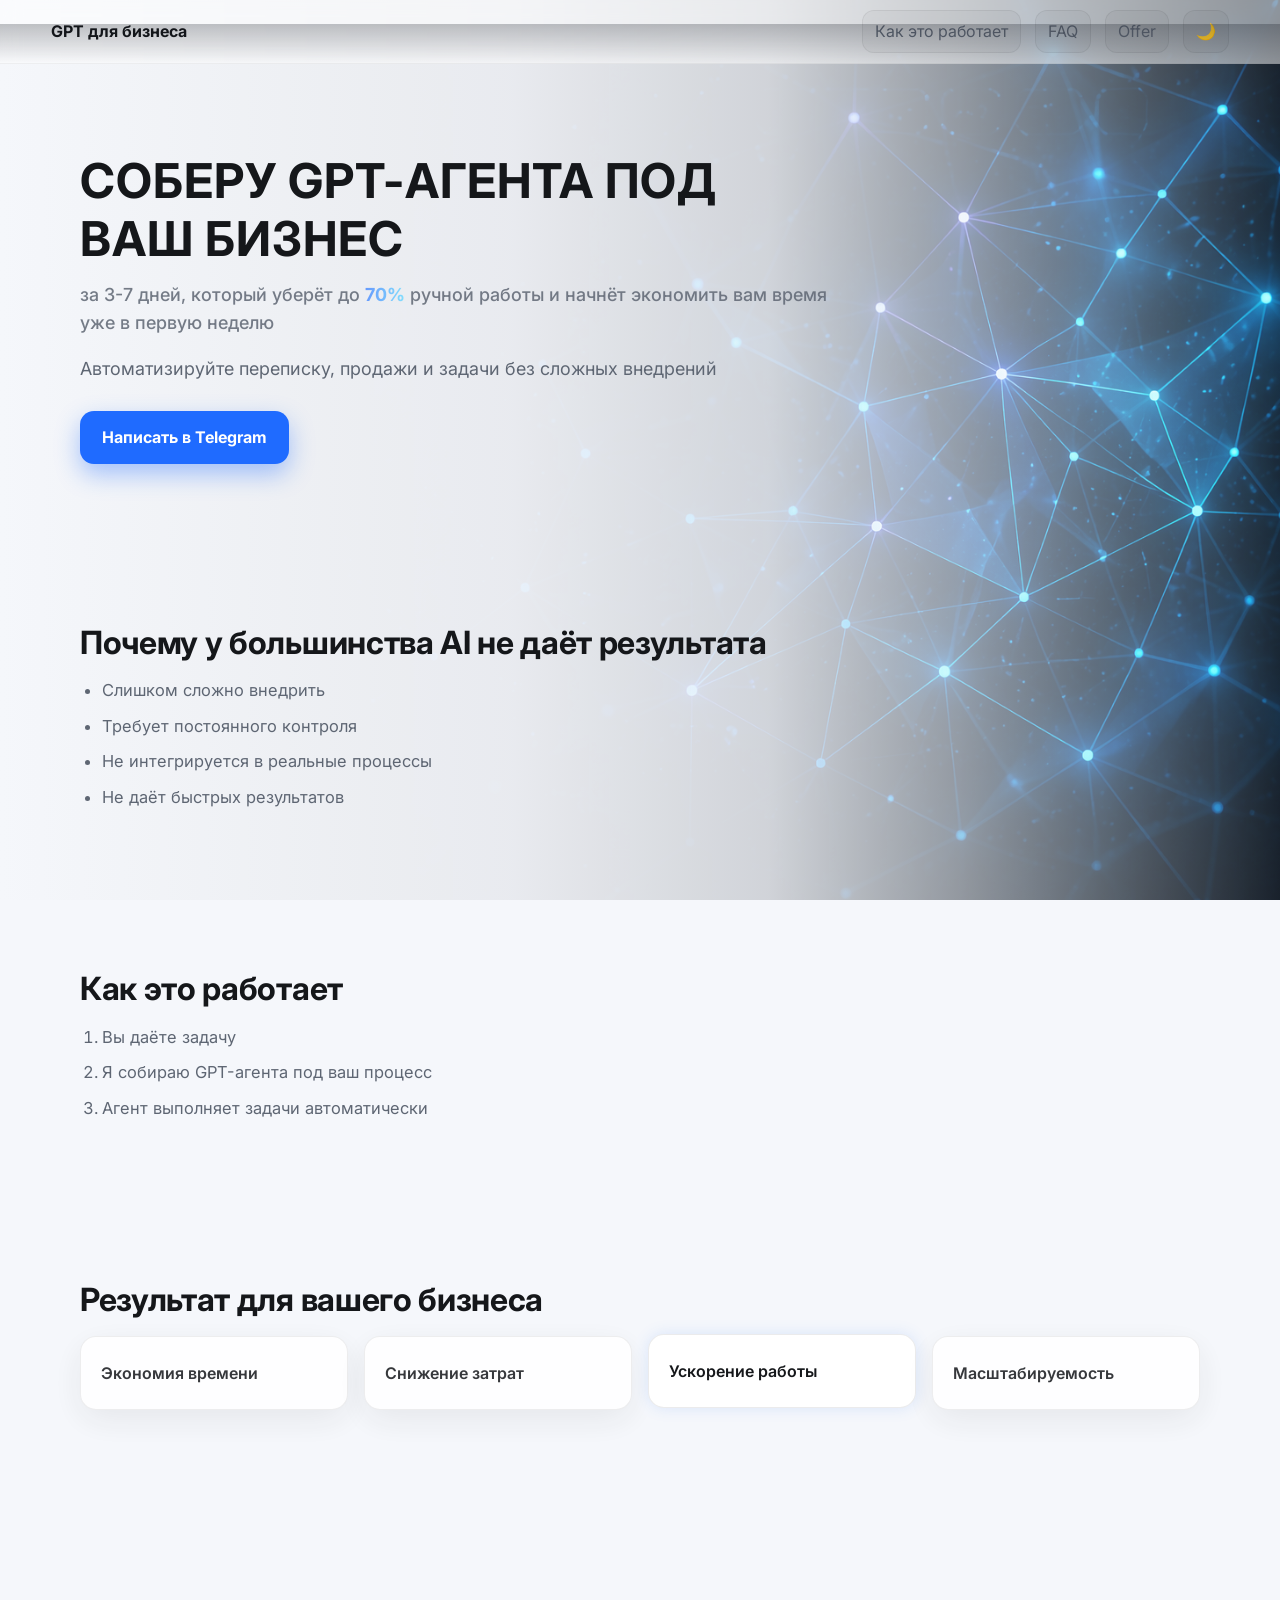
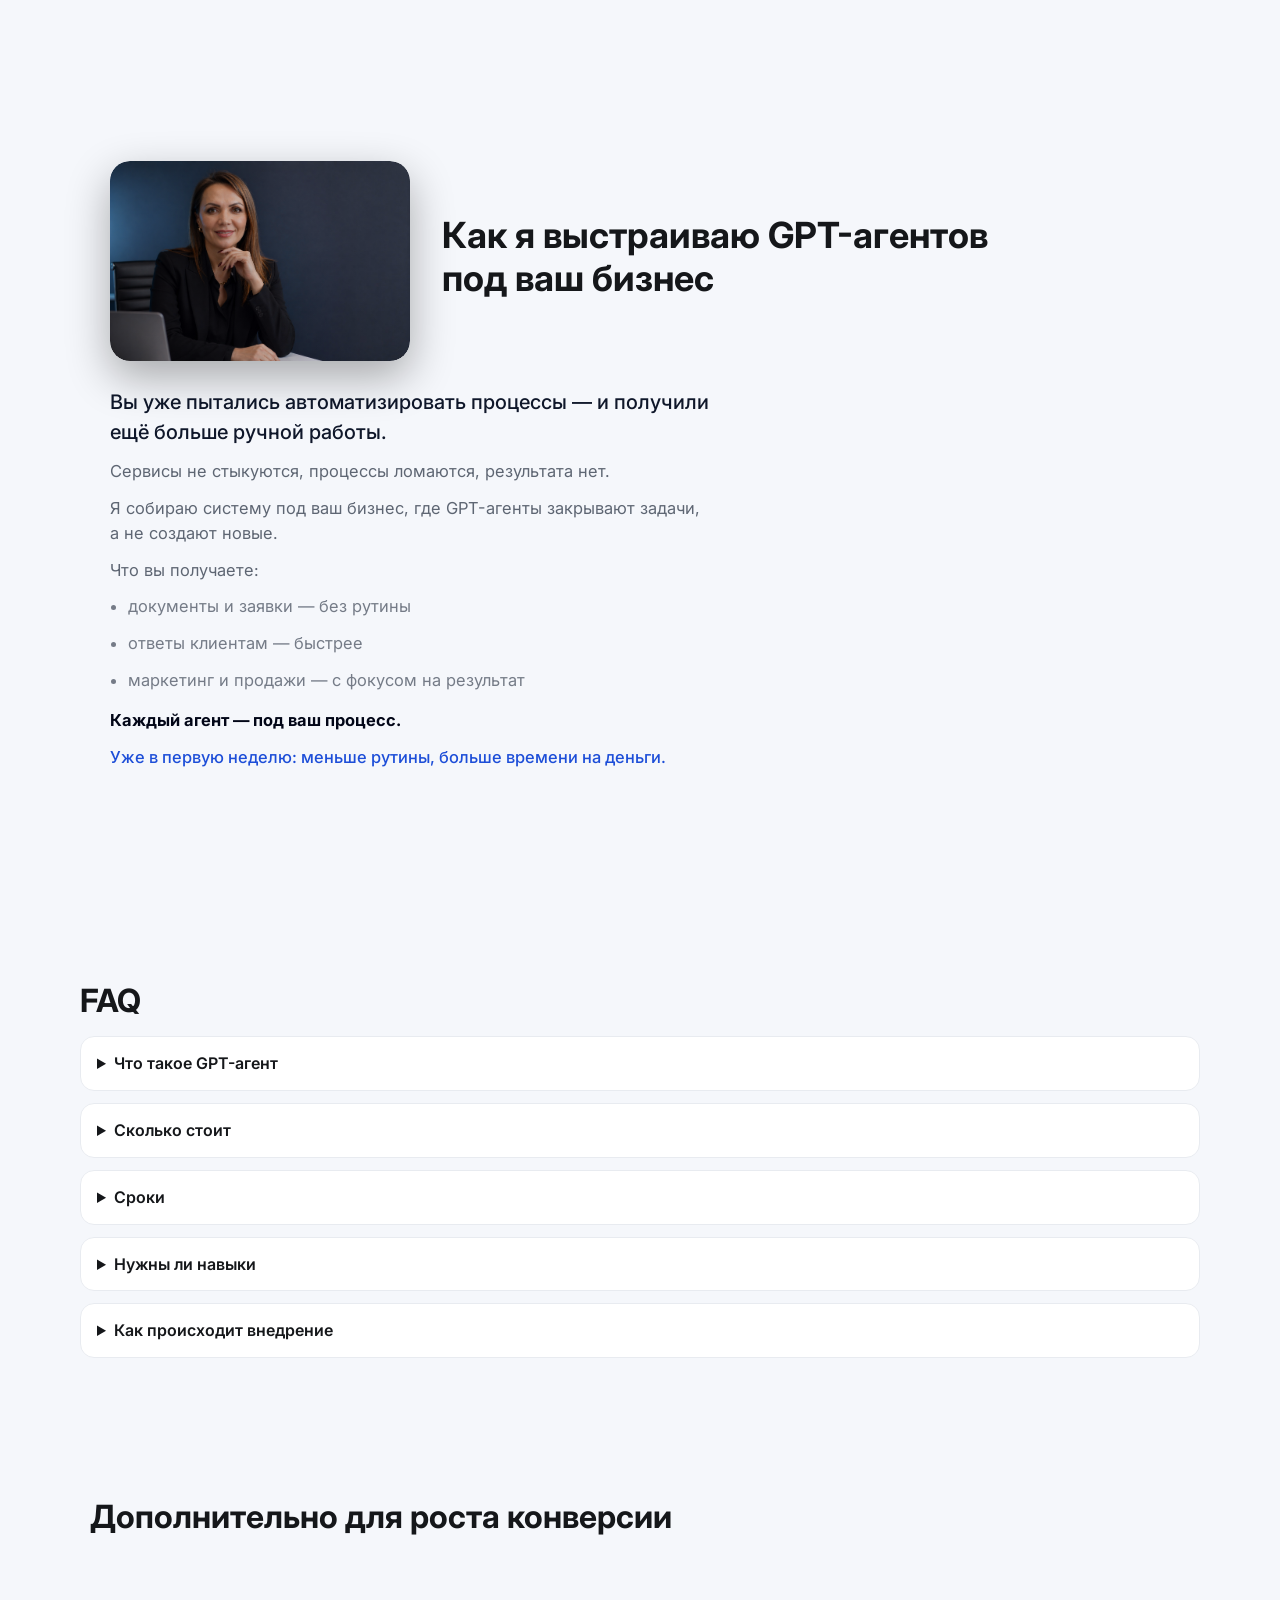
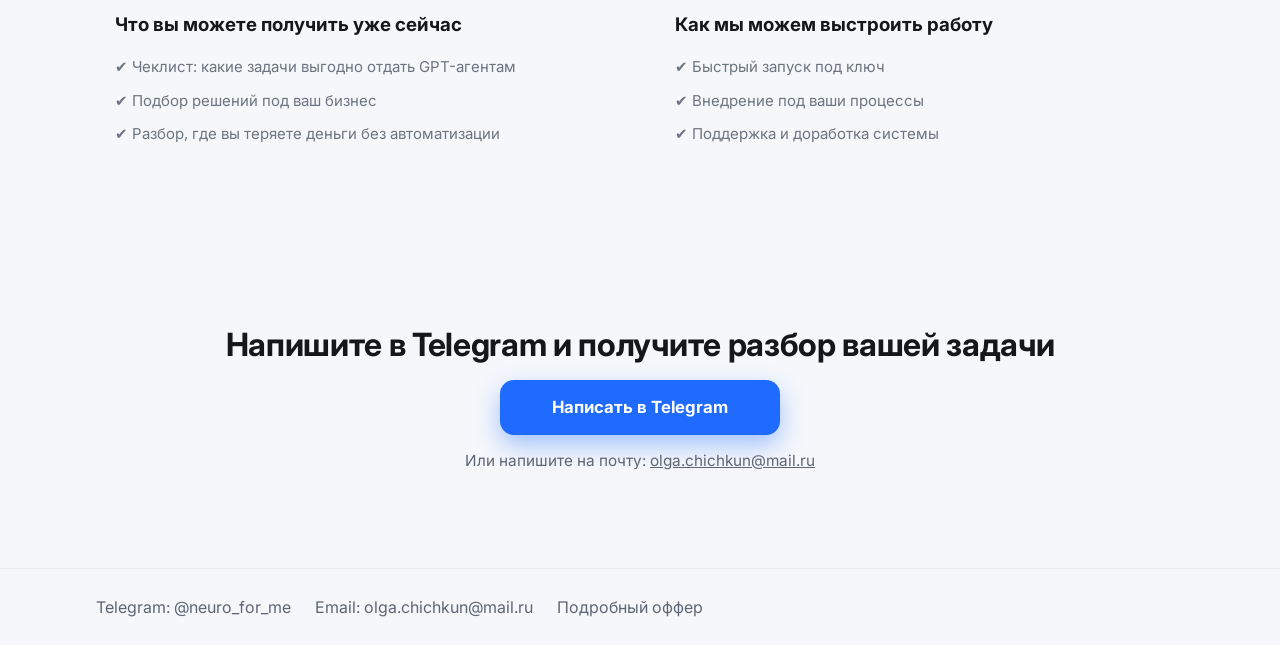
==== commit 47a04e18: "конверсия" ====
--- a/index.html
+++ b/index.html
@@ -118,6 +118,30 @@
       </div>
     </section>
 
+    <section class="conversion">
+      <div class="conversion-inner">
+        <h2>Дополнительно для роста конверсии</h2>
+        <div class="conversion-grid">
+          <div class="conversion-card">
+            <h3>Что вы можете получить уже сейчас</h3>
+            <ul>
+              <li>✔ Чеклист: какие задачи выгодно отдать GPT-агентам</li>
+              <li>✔ Подбор решений под ваш бизнес</li>
+              <li>✔ Разбор, где вы теряете деньги без автоматизации</li>
+            </ul>
+          </div>
+          <div class="conversion-card">
+            <h3>Как мы можем выстроить работу</h3>
+            <ul>
+              <li>✔ Быстрый запуск под ключ</li>
+              <li>✔ Внедрение под ваши процессы</li>
+              <li>✔ Поддержка и доработка системы</li>
+            </ul>
+          </div>
+        </div>
+      </div>
+    </section>
+
     <section id="cta" class="container section cta">
       <h2>Напишите в Telegram и получите разбор вашей задачи</h2>
       <a class="btn btn-primary btn-large" href="https://t.me/neuro_for_me" target="_blank" rel="noopener noreferrer">Написать в Telegram</a>
--- a/styles.css
+++ b/styles.css
@@ -511,6 +511,48 @@
   gap: 12px;
 }
 
+.conversion {
+  padding: 60px 20px;
+}
+
+.conversion-inner {
+  max-width: 1100px;
+  margin: 0 auto;
+}
+
+.conversion h2 {
+  font-size: 32px;
+  margin-bottom: 30px;
+}
+
+.conversion-grid {
+  display: grid;
+  grid-template-columns: 1fr 1fr;
+  gap: 20px;
+}
+
+.conversion-card {
+  padding: 24px;
+  border-radius: 16px;
+  background: rgba(255,255,255,0.03);
+  border: 1px solid rgba(255,255,255,0.05);
+}
+
+.conversion-card h3 {
+  margin-bottom: 16px;
+}
+
+.conversion-card ul {
+  list-style: none;
+  padding: 0;
+}
+
+.conversion-card li {
+  margin-bottom: 10px;
+  font-size: 15px;
+  opacity: 0.9;
+}
+
 details {
   background: var(--surface);
   border: 1px solid var(--border);
@@ -686,6 +728,10 @@
     font-size: clamp(28px, 8vw, 36px);
   }
 
+  .conversion-grid {
+    grid-template-columns: 1fr;
+  }
+
 }
 
 @media (max-width: 480px) {
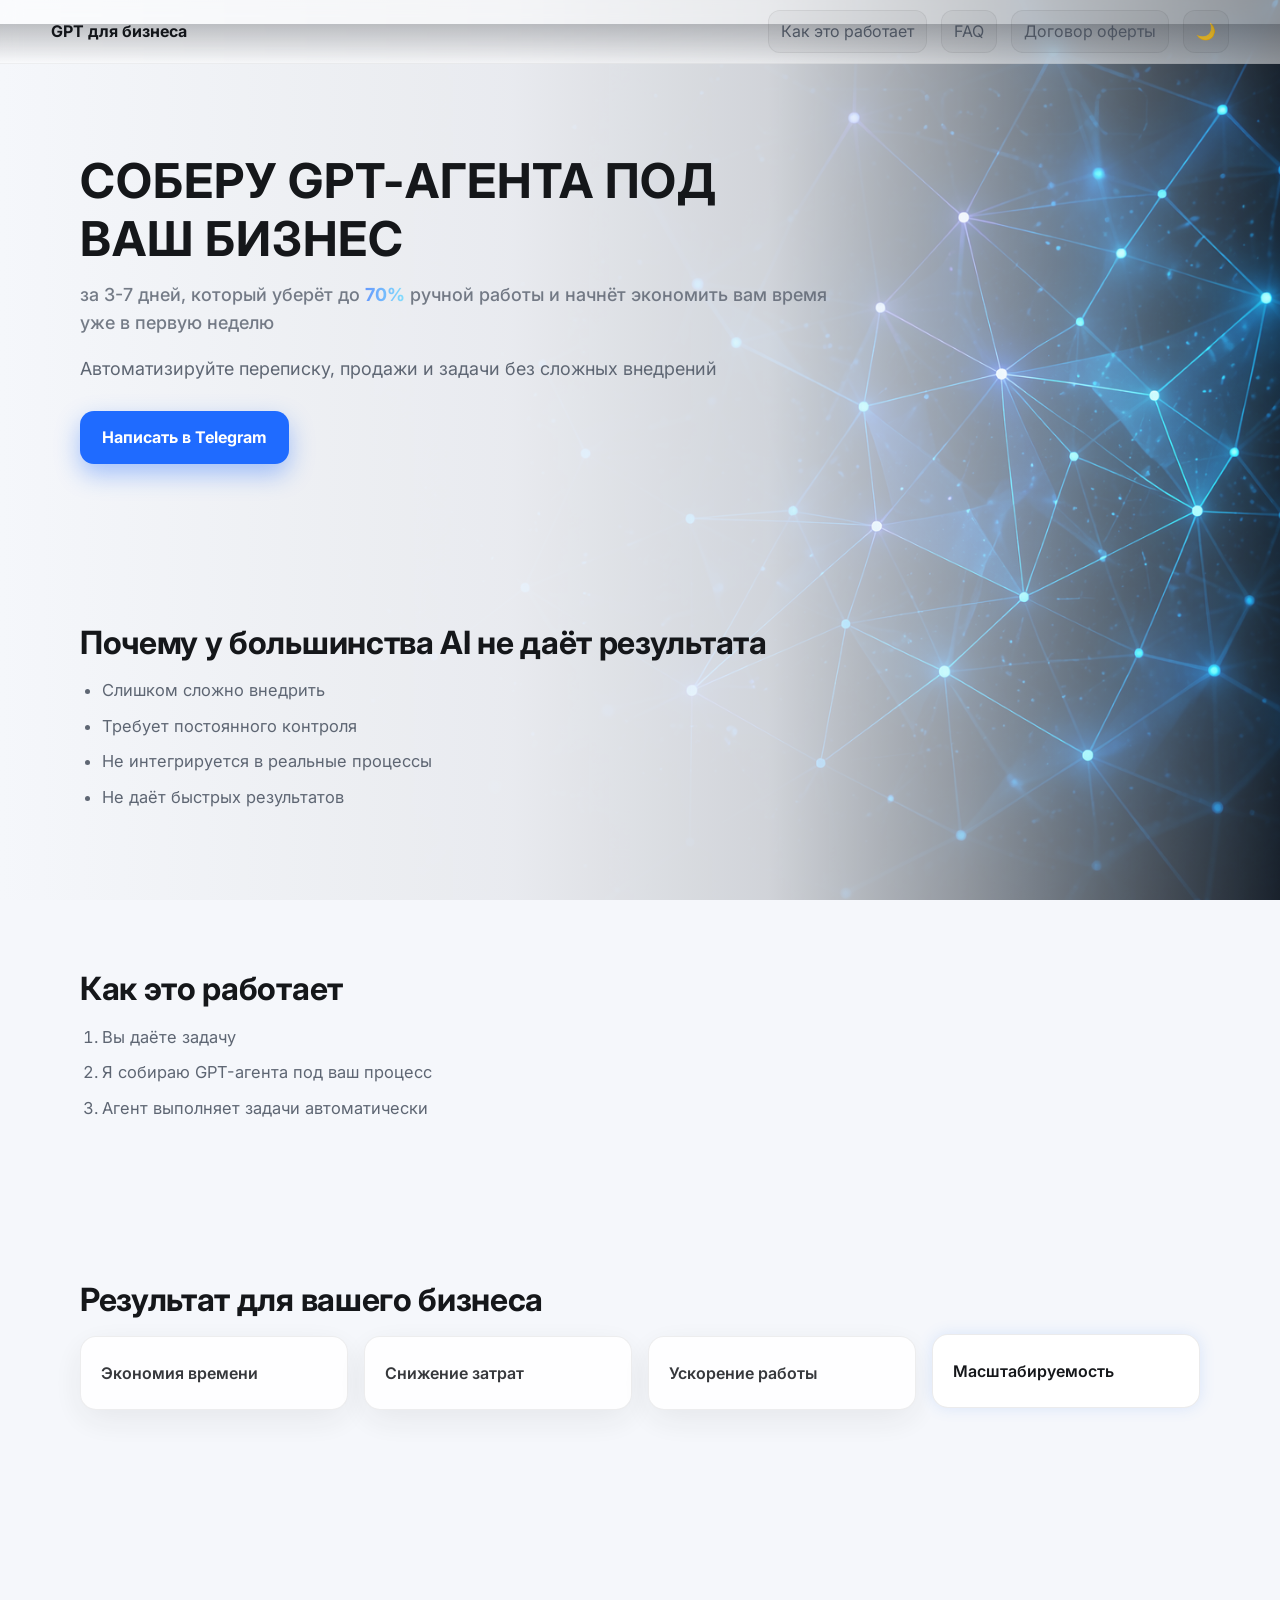
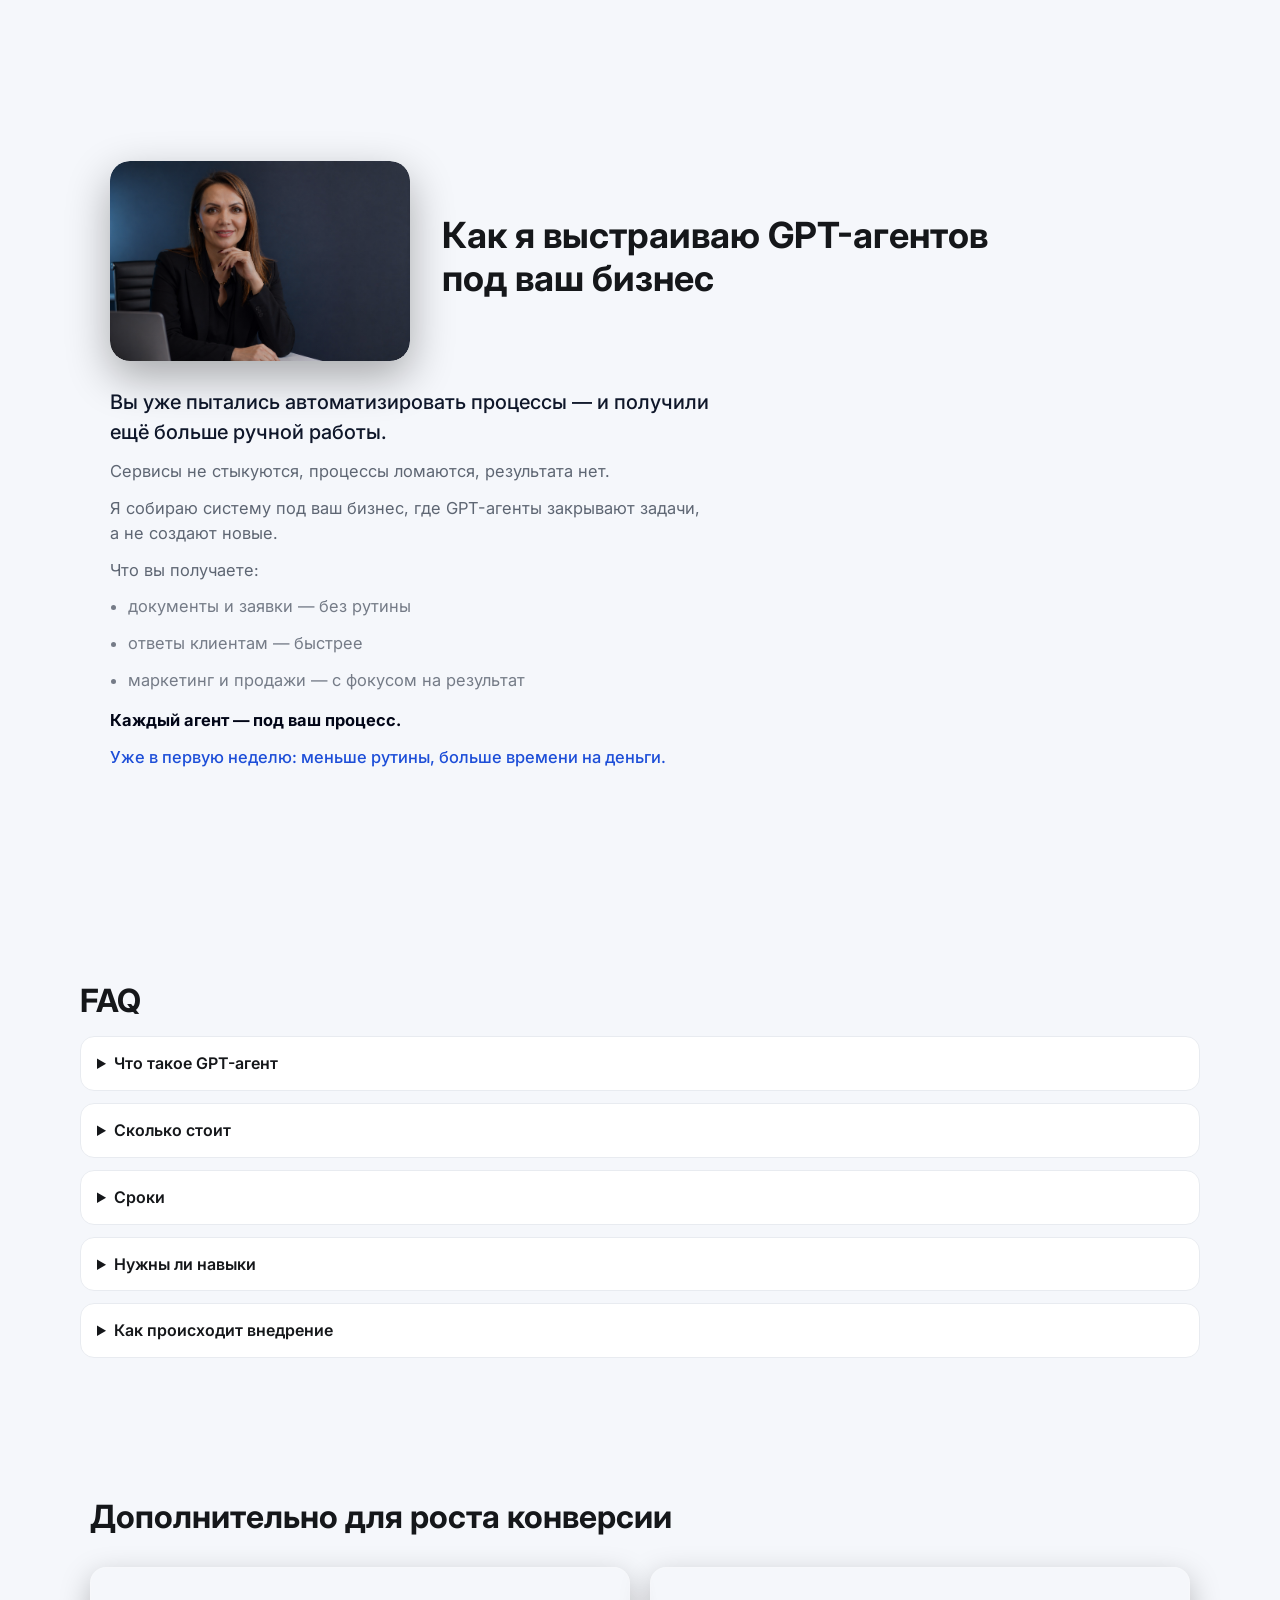
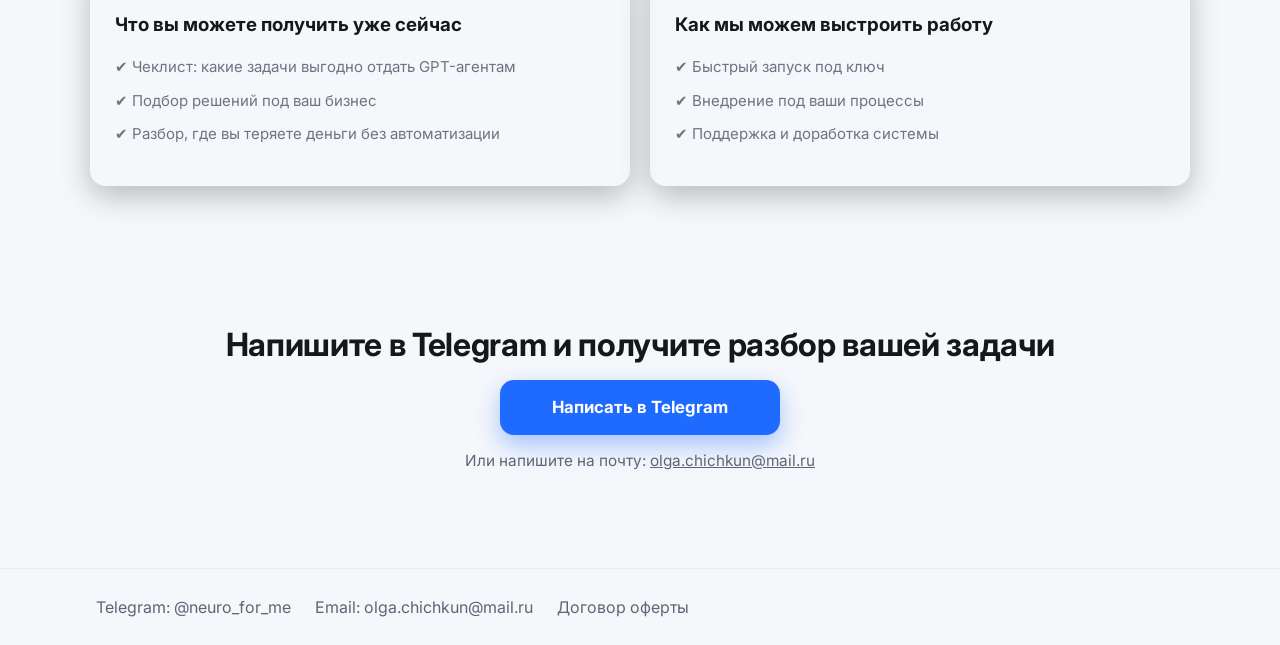
==== commit 7700de6c: "Договор оферты" ====
--- a/index.html
+++ b/index.html
@@ -18,7 +18,7 @@
     <nav class="nav">
       <a href="#how">Как это работает</a>
       <a href="#faq">FAQ</a>
-      <a href="offer.html" class="nav-button">Offer</a>
+      <a href="offer.html" class="nav-button">Договор оферты</a>
       <button id="theme-toggle" class="theme-toggle" type="button" aria-label="Переключить тему">🌙</button>
     </nav>
   </header>
@@ -153,7 +153,7 @@
     <div class="container footer-content">
       <a href="https://t.me/neuro_for_me" target="_blank" rel="noopener noreferrer">Telegram: @neuro_for_me</a>
       <a href="mailto:olga.chichkun@mail.ru">Email: olga.chichkun@mail.ru</a>
-      <a href="offer.html">Подробный оффер</a>
+      <a href="offer.html">Договор оферты</a>
     </div>
   </footer>
   <a id="sticky-telegram" class="sticky-telegram btn btn-primary" href="https://t.me/neuro_for_me" target="_blank" rel="noopener noreferrer">Написать в Telegram</a>
--- a/styles.css
+++ b/styles.css
@@ -526,16 +526,18 @@
 }
 
 .conversion-grid {
-  display: grid;
-  grid-template-columns: 1fr 1fr;
+  display: grid !important;
+  grid-template-columns: repeat(2, minmax(0, 1fr)) !important;
   gap: 20px;
+  align-items: stretch;
 }
 
 .conversion-card {
   padding: 24px;
   border-radius: 16px;
-  background: rgba(255,255,255,0.03);
-  border: 1px solid rgba(255,255,255,0.05);
+  background: rgba(255,255,255,0.07);
+  border: 1px solid rgba(255,255,255,0.14);
+  box-shadow: 0 10px 30px rgba(0, 0, 0, 0.25);
 }
 
 .conversion-card h3 {
@@ -551,6 +553,122 @@
   margin-bottom: 10px;
   font-size: 15px;
   opacity: 0.9;
+}
+
+.offer-inner {
+  max-width: 900px;
+  margin: 0 auto;
+  padding: 60px 20px;
+}
+
+.offer-inner h1 {
+  font-size: 32px;
+  margin-bottom: 20px;
+  color: #ffffff;
+}
+
+.offer-intro {
+  max-width: 760px;
+  margin-bottom: 20px;
+  opacity: 1;
+  color: #ffffff;
+}
+
+.offer-box {
+  max-width: 800px;
+  margin: 0 auto;
+  padding: 30px;
+  border-radius: 16px;
+  background: rgba(5, 10, 20, 0.95);
+  backdrop-filter: blur(6px);
+}
+
+.offer-content {
+  font-size: 15px;
+  line-height: 1.7;
+  color: #ffffff !important;
+  max-height: 400px;
+  overflow-y: auto;
+  padding-right: 10px;
+}
+
+.offer-content h2 {
+  margin-top: 30px;
+  margin-bottom: 10px;
+  font-size: 18px;
+  color: #ffffff !important;
+}
+
+.offer-content h3 {
+  margin: 22px 0 10px;
+  font-size: 1.03rem;
+  color: #ffffff !important;
+  font-weight: 600;
+}
+
+.offer-content p {
+  margin: 0 0 10px;
+  margin-bottom: 12px;
+  color: #ffffff !important;
+  opacity: 1 !important;
+}
+
+.offer-content ul {
+  padding-left: 20px;
+  margin-bottom: 12px;
+}
+
+.offer-content li {
+  margin-bottom: 6px;
+  color: #ffffff !important;
+  opacity: 1 !important;
+}
+
+.offer-content span {
+  color: #ffffff !important;
+  opacity: 1 !important;
+}
+
+.offer-action {
+  margin-top: 20px;
+}
+
+.offer-checkbox {
+  display: flex;
+  gap: 10px;
+  margin-bottom: 20px;
+  align-items: flex-start;
+  color: #ffffff !important;
+  opacity: 1 !important;
+}
+
+.offer-checkbox span {
+  color: #ffffff !important;
+  opacity: 1 !important;
+}
+
+.offer-checkbox input {
+  width: 16px;
+  height: 16px;
+  accent-color: #4e8cff;
+}
+
+.offer-action button {
+  padding: 14px 24px;
+  border-radius: 10px;
+  background: #4e8cff;
+  color: #ffffff;
+  border: none;
+  cursor: pointer;
+  opacity: 1 !important;
+}
+
+.offer-action button.active {
+  opacity: 1;
+}
+
+.offer-action button:disabled {
+  opacity: 0.5;
 }
 
 details {
@@ -729,7 +847,7 @@
   }
 
   .conversion-grid {
-    grid-template-columns: 1fr;
+    grid-template-columns: 1fr !important;
   }
 
 }
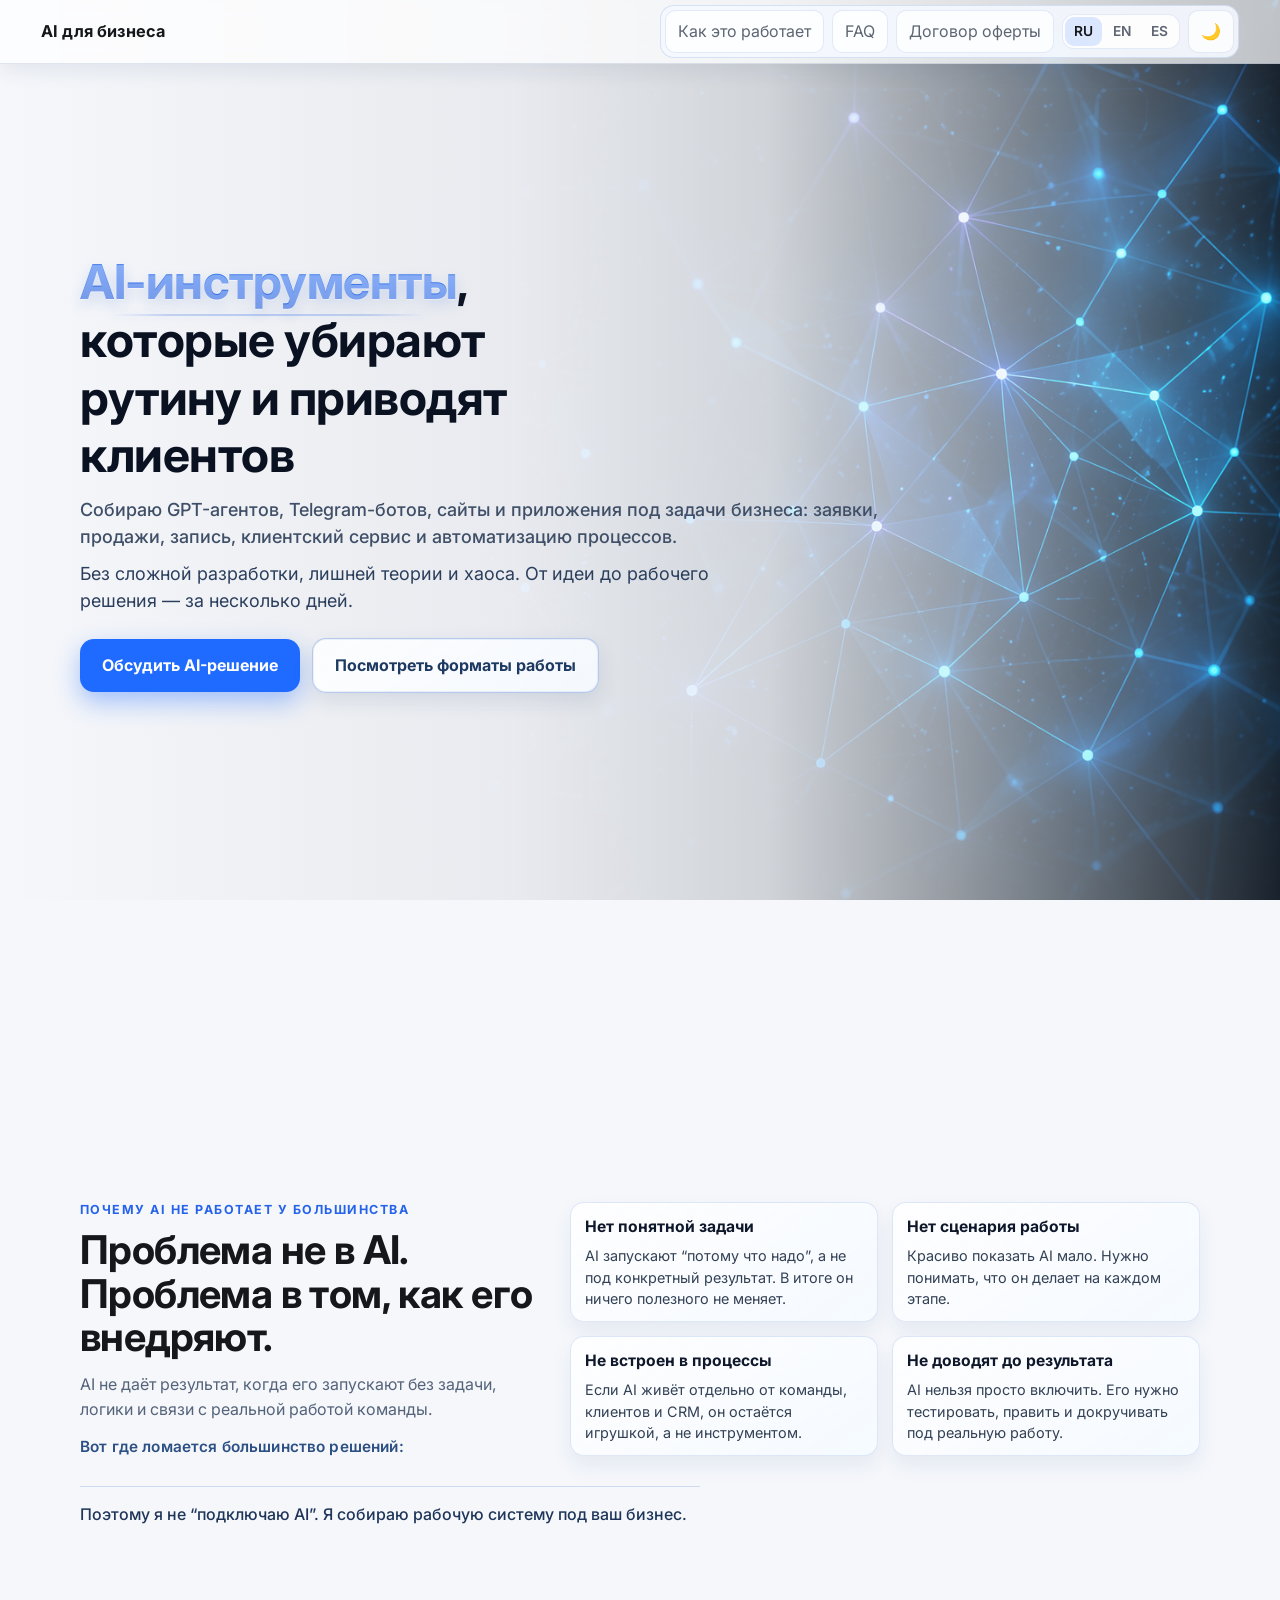
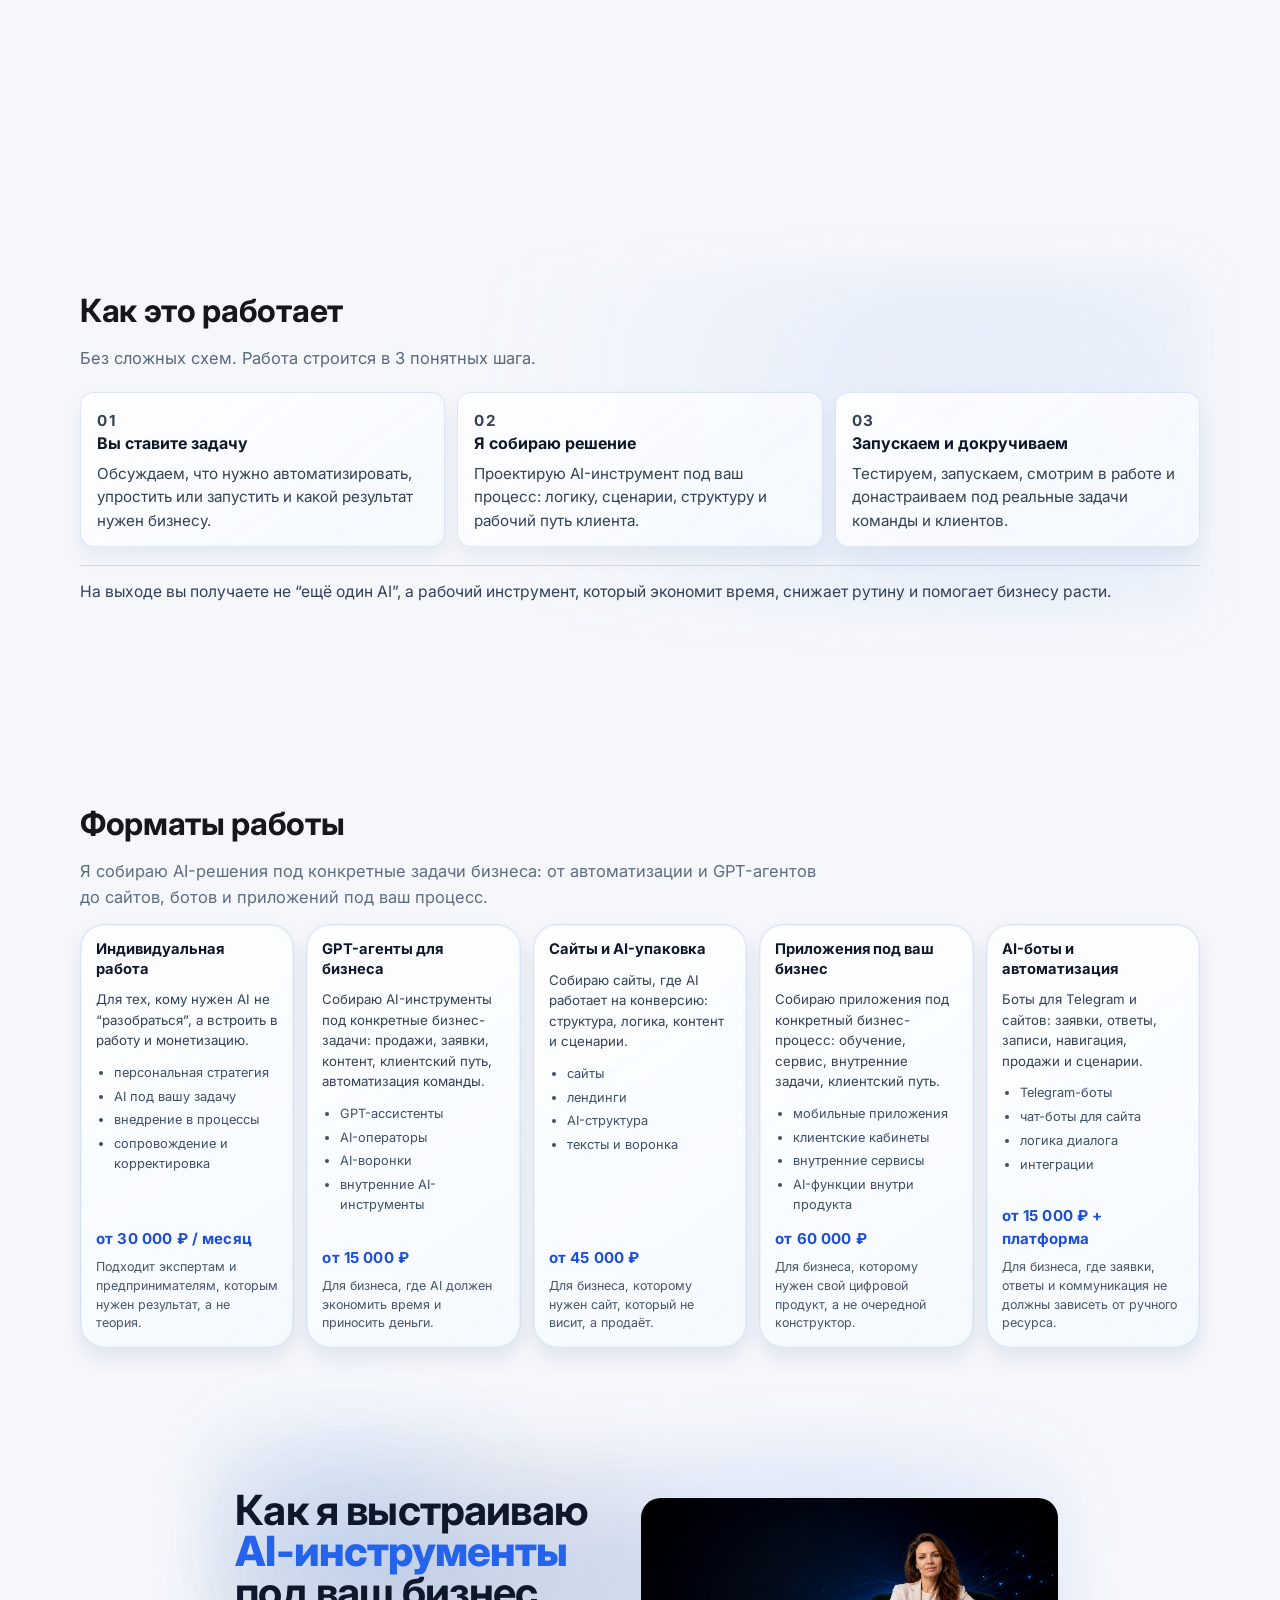
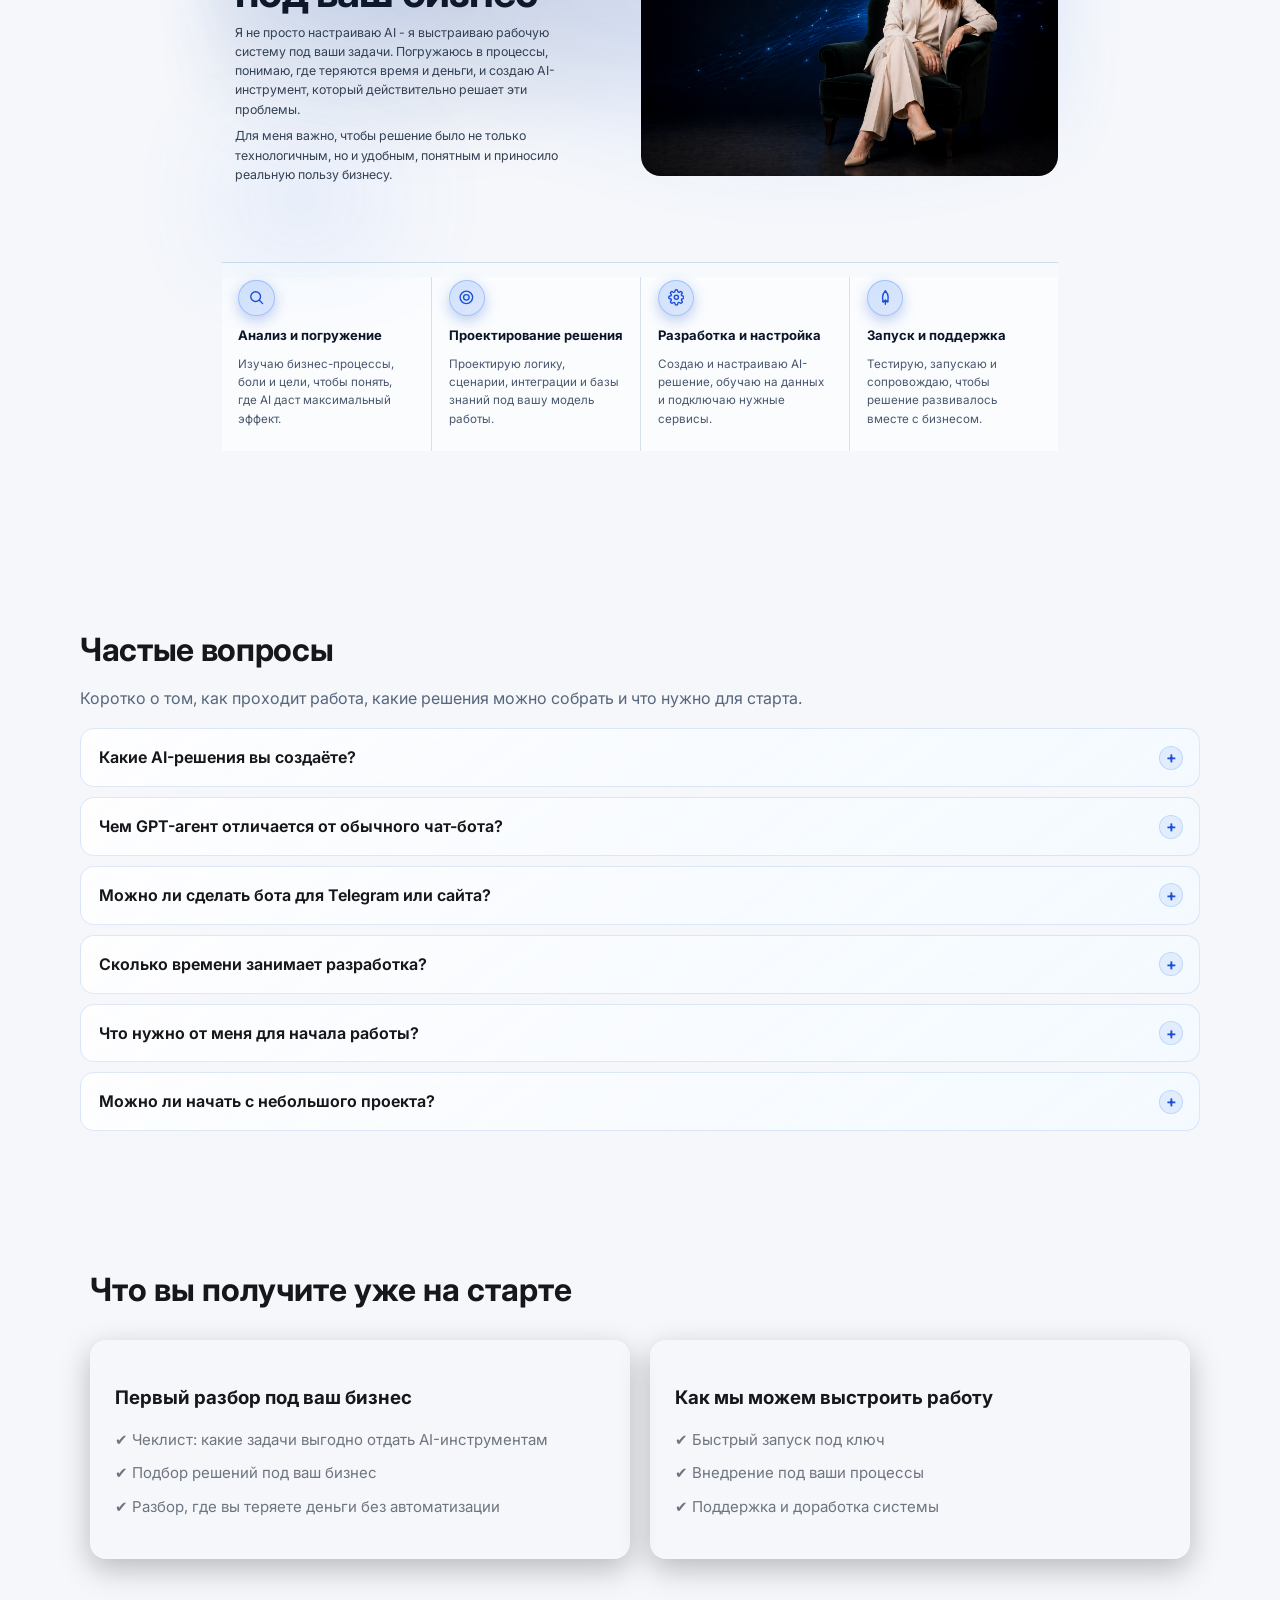
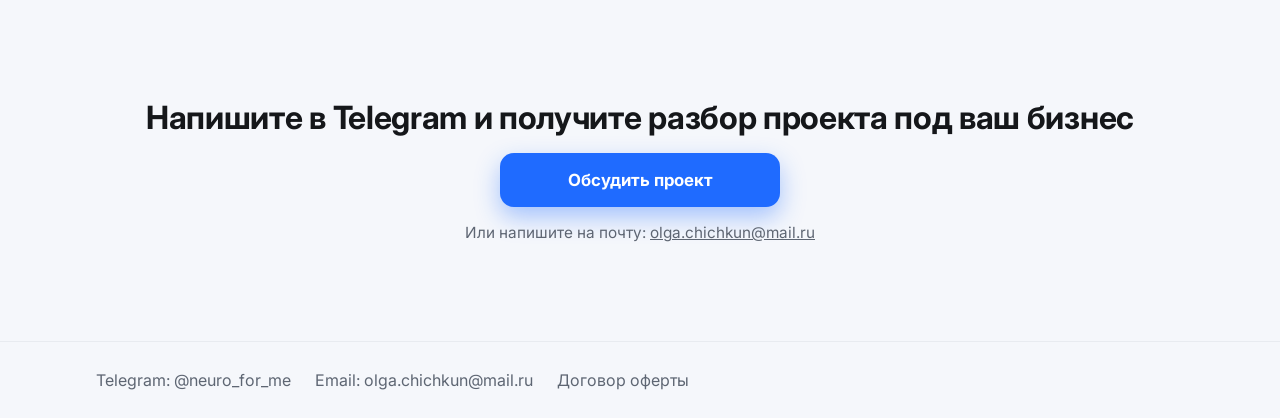
==== commit 15f1c81f: "Add files via upload" ====
--- a/index.html
+++ b/index.html
@@ -1,163 +1,290 @@
-<!DOCTYPE html>
-<html lang="ru">
-<head>
-  <meta charset="UTF-8">
-  <meta name="viewport" content="width=device-width, initial-scale=1.0">
-  <title>GPT-агенты для бизнеса | Автоматизация за 3-7 дней</title>
-  <meta name="description" content="Соберу GPT-агента под ваш бизнес за 3-7 дней. Уберите до 70% ручной работы и получите результат уже в первую неделю.">
-  <link rel="preconnect" href="https://fonts.googleapis.com">
-  <link rel="preconnect" href="https://fonts.gstatic.com" crossorigin>
-  <link href="https://fonts.googleapis.com/css2?family=Inter:wght@400;500;600;700;800&display=swap" rel="stylesheet">
-  <link rel="stylesheet" href="styles.css">
-</head>
-<body>
-  <canvas id="cursorCanvas" aria-hidden="true"></canvas>
-
-  <header class="site-header container">
-    <a class="brand" href="#hero">GPT для бизнеса</a>
-    <nav class="nav">
-      <a href="#how">Как это работает</a>
-      <a href="#faq">FAQ</a>
-      <a href="offer.html" class="nav-button">Договор оферты</a>
-      <button id="theme-toggle" class="theme-toggle" type="button" aria-label="Переключить тему">🌙</button>
-    </nav>
-  </header>
-
-  <main>
-    <section id="hero" class="hero container section">
-      <div class="hero-content">
-        <h1 class="hero-title">СОБЕРУ GPT-АГЕНТА ПОД ВАШ БИЗНЕС</h1>
-        <p class="hero-lead">за 3-7 дней, который уберёт до <span class="hero-accent">70%</span> ручной работы и начнёт экономить вам время уже в первую неделю</p>
-        <p class="subheadline">Автоматизируйте переписку, продажи и задачи без сложных внедрений</p>
-        <a class="btn btn-primary" href="https://t.me/neuro_for_me" target="_blank" rel="noopener noreferrer">Написать в Telegram</a>
-      </div>
-    </section>
-
-    <section id="pain" class="container section">
-      <h2>Почему у большинства AI не даёт результата</h2>
-      <ul class="pain-list">
-        <li>Слишком сложно внедрить</li>
-        <li>Требует постоянного контроля</li>
-        <li>Не интегрируется в реальные процессы</li>
-        <li>Не даёт быстрых результатов</li>
-      </ul>
-    </section>
-
-    <section id="how" class="container section">
-      <h2>Как это работает</h2>
-      <ol class="steps">
-        <li>Вы даёте задачу</li>
-        <li>Я собираю GPT-агента под ваш процесс</li>
-        <li>Агент выполняет задачи автоматически</li>
-      </ol>
-    </section>
-
-    <section id="benefits" class="container section">
-      <h2>Результат для вашего бизнеса</h2>
-      <div class="cards-flow">
-        <div class="benefit-grid">
-          <article class="card">Экономия времени</article>
-          <article class="card">Снижение затрат</article>
-          <article class="card">Ускорение работы</article>
-          <article class="card">Масштабируемость</article>
-        </div>
-        <canvas id="cardsCanvas" aria-hidden="true"></canvas>
-      </div>
-    </section>
-
-    <section id="about" class="section about reveal">
-      <div class="about-inner">
-        <div class="about-hero">
-          <div class="about-photo">
-            <img src="./images/profile-new.jpg" alt="Эксперт по автоматизации бизнеса и GPT-агентам" loading="lazy">
-          </div>
-          <div class="about-head">
-            <h1>Как я выстраиваю GPT-агентов под ваш бизнес</h1>
-            <p class="about-sub"></p>
-          </div>
-        </div>
-        <div class="about-content">
-          <p class="lead">Вы уже пытались автоматизировать процессы — и получили ещё больше ручной работы.</p>
-          <p>Сервисы не стыкуются, процессы ломаются, результата нет.</p>
-          <p>Я собираю систему под ваш бизнес, где GPT-агенты закрывают задачи, а не создают новые.</p>
-          <p>Что вы получаете:</p>
-          <ul class="process-list">
-            <li>документы и заявки — без рутины</li>
-            <li>ответы клиентам — быстрее</li>
-            <li>маркетинг и продажи — с фокусом на результат</li>
-          </ul>
-          <p class="final-accent">Каждый агент — под ваш процесс.</p>
-          <p class="result">Уже в первую неделю: меньше рутины, больше времени на деньги.</p>
-        </div>
-      </div>
-    </section>
-
-    <section id="faq" class="container section">
-      <h2>FAQ</h2>
-      <div class="faq-list">
-        <details>
-          <summary>Что такое GPT-агент</summary>
-          <p>Это цифровой помощник, который выполняет повторяющиеся задачи по вашим правилам: отвечает, обрабатывает данные, готовит материалы и снижает ручную нагрузку.</p>
-        </details>
-        <details>
-          <summary>Сколько стоит</summary>
-          <p>Стоимость зависит от сложности процесса. После короткого разбора в Telegram вы получите понятный объём работ и цену.</p>
-        </details>
-        <details>
-          <summary>Сроки</summary>
-          <p>Базовое решение запускается за 3-7 дней.</p>
-        </details>
-        <details>
-          <summary>Нужны ли навыки</summary>
-          <p>Нет. Вы даёте задачу на языке бизнеса, а всю техническую часть я беру на себя.</p>
-        </details>
-        <details>
-          <summary>Как происходит внедрение</summary>
-          <p>Определяем цель, собираем агента под ваш процесс, тестируем на ваших кейсах и запускаем в работу с минимальной нагрузкой на вас.</p>
-        </details>
-      </div>
-    </section>
-
-    <section class="conversion">
-      <div class="conversion-inner">
-        <h2>Дополнительно для роста конверсии</h2>
-        <div class="conversion-grid">
-          <div class="conversion-card">
-            <h3>Что вы можете получить уже сейчас</h3>
-            <ul>
-              <li>✔ Чеклист: какие задачи выгодно отдать GPT-агентам</li>
-              <li>✔ Подбор решений под ваш бизнес</li>
-              <li>✔ Разбор, где вы теряете деньги без автоматизации</li>
-            </ul>
-          </div>
-          <div class="conversion-card">
-            <h3>Как мы можем выстроить работу</h3>
-            <ul>
-              <li>✔ Быстрый запуск под ключ</li>
-              <li>✔ Внедрение под ваши процессы</li>
-              <li>✔ Поддержка и доработка системы</li>
-            </ul>
-          </div>
-        </div>
-      </div>
-    </section>
-
-    <section id="cta" class="container section cta">
-      <h2>Напишите в Telegram и получите разбор вашей задачи</h2>
-      <a class="btn btn-primary btn-large" href="https://t.me/neuro_for_me" target="_blank" rel="noopener noreferrer">Написать в Telegram</a>
-      <p class="secondary-contact">Или напишите на почту: <a href="mailto:olga.chichkun@mail.ru">olga.chichkun@mail.ru</a></p>
-    </section>
-  </main>
-
-  <footer class="site-footer">
-    <div class="container footer-content">
-      <a href="https://t.me/neuro_for_me" target="_blank" rel="noopener noreferrer">Telegram: @neuro_for_me</a>
-      <a href="mailto:olga.chichkun@mail.ru">Email: olga.chichkun@mail.ru</a>
-      <a href="offer.html">Договор оферты</a>
-    </div>
-  </footer>
-  <a id="sticky-telegram" class="sticky-telegram btn btn-primary" href="https://t.me/neuro_for_me" target="_blank" rel="noopener noreferrer">Написать в Telegram</a>
-
-  <script src="script.js"></script>
-</body>
-</html>
+<!DOCTYPE html>
+<html lang="ru">
+<head>
+  <meta charset="UTF-8">
+  <meta name="viewport" content="width=device-width, initial-scale=1.0">
+  <title>AI-инструменты для бизнеса | Автоматизация за 3-7 дней</title>
+  <meta name="description" content="Создаю AI-инструменты под задачи бизнеса за 3-7 дней: GPT-агенты, AI-консультанты, Telegram-боты и автоматизации. Снижайте ручную нагрузку и ускоряйте процессы уже в первую неделю.">
+  <link rel="preconnect" href="https://fonts.googleapis.com">
+  <link rel="preconnect" href="https://fonts.gstatic.com" crossorigin>
+  <link href="https://fonts.googleapis.com/css2?family=Inter:wght@400;500;600;700;800&display=swap" rel="stylesheet">
+  <link rel="stylesheet" href="styles.css">
+</head>
+<body>
+  <canvas id="cursorCanvas" aria-hidden="true"></canvas>
+
+  <header class="site-header container">
+    <a class="brand" href="#hero" aria-label="AI для бизнеса">AI для бизнеса</a>
+    <nav class="nav">
+      <a href="#how">Как это работает</a>
+      <a href="#faq">FAQ</a>
+      <a href="offer.html" class="nav-button">Договор оферты</a>
+      <div class="lang-switch" role="group" aria-label="Выбор языка">
+        <button class="lang-btn is-active" type="button" data-lang="ru">RU</button>
+        <button class="lang-btn" type="button" data-lang="en">EN</button>
+        <button class="lang-btn" type="button" data-lang="es">ES</button>
+      </div>
+      <button id="theme-toggle" class="theme-toggle" type="button" aria-label="Переключить тему">🌙</button>
+    </nav>
+  </header>
+
+  <main>
+    <section id="hero" class="hero container section">
+      <div class="hero-content">
+        <h1 class="hero-title"><span class="hero-title-accent">AI-инструменты</span>, которые убирают рутину и приводят клиентов</h1>
+        <p class="hero-lead">Собираю GPT-агентов, Telegram-ботов, сайты и приложения под задачи бизнеса: заявки, продажи, запись, клиентский сервис и автоматизацию процессов.</p>
+        <p class="hero-support">Без сложной разработки, лишней теории и хаоса. От идеи до рабочего решения — за несколько дней.</p>
+        <div class="hero-actions">
+          <a class="btn btn-primary" href="https://t.me/neuro_for_me" target="_blank" rel="noopener noreferrer">Обсудить AI-решение</a>
+          <a class="btn btn-ghost hero-secondary-btn" href="#benefits">Посмотреть форматы работы</a>
+        </div>
+      </div>
+    </section>
+
+    <section id="pain" class="container section">
+      <div class="pain-layout">
+        <div class="pain-intro">
+          <p class="pain-eyebrow">Почему AI не работает у большинства</p>
+          <h2>Проблема не в AI. <br>Проблема в том, как его внедряют.</h2>
+          <p class="pain-subtitle">AI не даёт результат, когда его запускают без задачи, логики и связи с реальной работой команды.</p>
+          <p class="pain-bridge">Вот где ломается большинство решений:</p>
+        </div>
+        <div class="pain-grid">
+          <article class="pain-card">
+            <h3>Нет понятной задачи</h3>
+            <p>AI запускают “потому что надо”, а не под конкретный результат. В итоге он ничего полезного не меняет.</p>
+          </article>
+          <article class="pain-card">
+            <h3>Нет сценария работы</h3>
+            <p>Красиво показать AI мало. Нужно понимать, что он делает на каждом этапе.</p>
+          </article>
+          <article class="pain-card">
+            <h3>Не встроен в процессы</h3>
+            <p>Если AI живёт отдельно от команды, клиентов и CRM, он остаётся игрушкой, а не инструментом.</p>
+          </article>
+          <article class="pain-card">
+            <h3>Не доводят до результата</h3>
+            <p>AI нельзя просто включить. Его нужно тестировать, править и докручивать под реальную работу.</p>
+          </article>
+        </div>
+      </div>
+      <p class="pain-conclusion">Поэтому я не “подключаю AI”. <br>Я собираю рабочую систему под ваш бизнес.</p>
+    </section>
+
+    <section id="how" class="container section">
+      <div class="how-shell">
+        <div class="how-intro">
+          <h2>Как это работает</h2>
+          <p class="how-subtitle">Без сложных схем. Работа строится в 3 понятных шага.</p>
+        </div>
+        <div class="how-grid">
+          <article class="how-card">
+            <p class="how-num">01</p>
+            <h3>Вы ставите задачу</h3>
+            <p>Обсуждаем, что нужно автоматизировать, упростить или запустить и какой результат нужен бизнесу.</p>
+          </article>
+          <article class="how-card">
+            <p class="how-num">02</p>
+            <h3>Я собираю решение</h3>
+            <p>Проектирую AI-инструмент под ваш процесс: логику, сценарии, структуру и рабочий путь клиента.</p>
+          </article>
+          <article class="how-card">
+            <p class="how-num">03</p>
+            <h3>Запускаем и докручиваем</h3>
+            <p>Тестируем, запускаем, смотрим в работе и донастраиваем под реальные задачи команды и клиентов.</p>
+          </article>
+        </div>
+        <p class="how-result">На выходе вы получаете не “ещё один AI”, а рабочий инструмент, который экономит время, снижает рутину и помогает бизнесу расти.</p>
+      </div>
+    </section>
+
+    <section id="benefits" class="container section">
+      <h2>Форматы работы</h2>
+      <p class="benefits-subtitle">Я собираю AI-решения под конкретные задачи бизнеса: от автоматизации и GPT-агентов до сайтов, ботов и приложений под ваш процесс.</p>
+      <div class="formats-grid">
+        <article class="format-card">
+          <h3>Индивидуальная работа</h3>
+          <p class="format-text">Для тех, кому нужен AI не “разобраться”, а встроить в работу и монетизацию.</p>
+          <ul class="format-list">
+            <li>персональная стратегия</li>
+            <li>AI под вашу задачу</li>
+            <li>внедрение в процессы</li>
+            <li>сопровождение и корректировка</li>
+          </ul>
+          <p class="format-price">от 30 000 ₽ / месяц</p>
+          <p class="format-note">Подходит экспертам и предпринимателям, которым нужен результат, а не теория.</p>
+        </article>
+        <article class="format-card">
+          <h3>GPT-агенты для бизнеса</h3>
+          <p class="format-text">Собираю AI-инструменты под конкретные бизнес-задачи: продажи, заявки, контент, клиентский путь, автоматизация команды.</p>
+          <ul class="format-list">
+            <li>GPT-ассистенты</li>
+            <li>AI-операторы</li>
+            <li>AI-воронки</li>
+            <li>внутренние AI-инструменты</li>
+          </ul>
+          <p class="format-price">от 15 000 ₽</p>
+          <p class="format-note">Для бизнеса, где AI должен экономить время и приносить деньги.</p>
+        </article>
+        <article class="format-card">
+          <h3>Сайты и AI-упаковка</h3>
+          <p class="format-text">Собираю сайты, где AI работает на конверсию: структура, логика, контент и сценарии.</p>
+          <ul class="format-list">
+            <li>сайты</li>
+            <li>лендинги</li>
+            <li>AI-структура</li>
+            <li>тексты и воронка</li>
+          </ul>
+          <p class="format-price">от 45 000 ₽</p>
+          <p class="format-note">Для бизнеса, которому нужен сайт, который не висит, а продаёт.</p>
+        </article>
+        <article class="format-card">
+          <h3>Приложения под ваш бизнес</h3>
+          <p class="format-text">Собираю приложения под конкретный бизнес-процесс: обучение, сервис, внутренние задачи, клиентский путь.</p>
+          <ul class="format-list">
+            <li>мобильные приложения</li>
+            <li>клиентские кабинеты</li>
+            <li>внутренние сервисы</li>
+            <li>AI-функции внутри продукта</li>
+          </ul>
+          <p class="format-price">от 60 000 ₽</p>
+          <p class="format-note">Для бизнеса, которому нужен свой цифровой продукт, а не очередной конструктор.</p>
+        </article>
+        <article class="format-card">
+          <h3>AI-боты и автоматизация</h3>
+          <p class="format-text">Боты для Telegram и сайтов: заявки, ответы, записи, навигация, продажи и сценарии.</p>
+          <ul class="format-list">
+            <li>Telegram-боты</li>
+            <li>чат-боты для сайта</li>
+            <li>логика диалога</li>
+            <li>интеграции</li>
+          </ul>
+          <p class="format-price">от 15 000 ₽ + платформа</p>
+          <p class="format-note">Для бизнеса, где заявки, ответы и коммуникация не должны зависеть от ручного ресурса.</p>
+        </article>
+      </div>
+      <a class="btn btn-primary btn-large formats-cta" href="https://t.me/neuro_for_me" target="_blank" rel="noopener noreferrer">Обсудить проект</a>
+    </section>
+
+    <section id="about" class="section about reveal">
+      <div class="about-inner">
+        <div class="about-top">
+          <div class="about-head">
+            <h1>Как я выстраиваю <span class="about-title-accent">AI-инструменты</span> под ваш бизнес</h1>
+            <p class="about-lead">Я не просто настраиваю AI - я выстраиваю рабочую систему под ваши задачи. Погружаюсь в процессы, понимаю, где теряются время и деньги, и создаю AI-инструмент, который действительно решает эти проблемы.</p>
+            <p class="about-lead">Для меня важно, чтобы решение было не только технологичным, но и удобным, понятным и приносило реальную пользу бизнесу.</p>
+          </div>
+          <div class="about-photo-wrap">
+            <div class="about-photo-glow" aria-hidden="true"></div>
+            <div class="about-photo">
+              <img src="./olga-expert-block.png" alt="Эксперт по AI-инструментам для бизнеса" loading="lazy">
+            </div>
+          </div>
+        </div>
+        <div class="about-stages" aria-label="Этапы работы">
+          <article class="about-stage-card">
+            <div class="about-stage-icon-wrap" aria-hidden="true">
+              <svg class="about-stage-svg" width="22" height="22" viewBox="0 0 24 24" fill="none" xmlns="http://www.w3.org/2000/svg"><circle cx="11" cy="11" r="7" stroke="currentColor" stroke-width="2"/><path d="M21 21l-4.35-4.35" stroke="currentColor" stroke-width="2" stroke-linecap="round"/></svg>
+            </div>
+            <h3>Анализ и погружение</h3>
+            <p>Изучаю бизнес-процессы, боли и цели, чтобы понять, где AI даст максимальный эффект.</p>
+          </article>
+          <article class="about-stage-card">
+            <div class="about-stage-icon-wrap" aria-hidden="true">
+              <svg class="about-stage-svg" width="22" height="22" viewBox="0 0 24 24" fill="none" xmlns="http://www.w3.org/2000/svg"><circle cx="12" cy="12" r="9" stroke="currentColor" stroke-width="2"/><circle cx="12" cy="12" r="4" stroke="currentColor" stroke-width="2"/></svg>
+            </div>
+            <h3>Проектирование решения</h3>
+            <p>Проектирую логику, сценарии, интеграции и базы знаний под вашу модель работы.</p>
+          </article>
+          <article class="about-stage-card">
+            <div class="about-stage-icon-wrap" aria-hidden="true">
+              <svg class="about-stage-svg" width="22" height="22" viewBox="0 0 24 24" fill="none" xmlns="http://www.w3.org/2000/svg"><path d="M12 15a3 3 0 100-6 3 3 0 000 6z" stroke="currentColor" stroke-width="2"/><path d="M19.4 15a1.65 1.65 0 00.33 1.82l.06.06a2 2 0 01-2.83 2.83l-.06-.06a1.65 1.65 0 00-1.82-.33 1.65 1.65 0 00-1 1.51V21a2 2 0 01-4 0v-.09A1.65 1.65 0 009 19.4a1.65 1.65 0 00-1.82.33l-.06.06a2 2 0 01-2.83-2.83l.06-.06a1.65 1.65 0 00.33-1.82 1.65 1.65 0 00-1.51-1H3a2 2 0 010-4h.09A1.65 1.65 0 004.6 9a1.65 1.65 0 00-.33-1.82l-.06-.06a2 2 0 012.83-2.83l.06.06A1.65 1.65 0 009 4.6a1.65 1.65 0 001-1.51V3a2 2 0 014 0v.09a1.65 1.65 0 001 1.51 1.65 1.65 0 001.82-.33l.06-.06a2 2 0 012.83 2.83l-.06.06a1.65 1.65 0 00-.33 1.82V9a1.65 1.65 0 001.51 1H21a2 2 0 010 4h-.09a1.65 1.65 0 00-1.51 1z" stroke="currentColor" stroke-width="2" stroke-linecap="round" stroke-linejoin="round"/></svg>
+            </div>
+            <h3>Разработка и настройка</h3>
+            <p>Создаю и настраиваю AI-решение, обучаю на данных и подключаю нужные сервисы.</p>
+          </article>
+          <article class="about-stage-card">
+            <div class="about-stage-icon-wrap" aria-hidden="true">
+              <svg class="about-stage-svg" width="22" height="22" viewBox="0 0 24 24" fill="none" xmlns="http://www.w3.org/2000/svg"><path d="M12 2.5s4 4.2 4 9.5c0 2.8-.6 5.4-1 6.5l-3-2.8-3 2.8c-.4-1.1-1-3.7-1-6.5 0-5.3 4-9.5 4-9.5z" stroke="currentColor" stroke-width="2" stroke-linejoin="round"/><path d="M12 22V18" stroke="currentColor" stroke-width="2" stroke-linecap="round"/><path d="M8 18h8" stroke="currentColor" stroke-width="2" stroke-linecap="round"/></svg>
+            </div>
+            <h3>Запуск и поддержка</h3>
+            <p>Тестирую, запускаю и сопровождаю, чтобы решение развивалось вместе с бизнесом.</p>
+          </article>
+        </div>
+      </div>
+    </section>
+
+    <section id="faq" class="container section">
+      <h2>Частые вопросы</h2>
+      <p class="faq-subtitle">Коротко о том, как проходит работа, какие решения можно собрать и что нужно для старта.</p>
+      <div class="faq-list">
+        <details>
+          <summary>Какие AI-решения вы создаёте?</summary>
+          <p>Я создаю AI-инструменты под задачи бизнеса: GPT-агентов, AI-консультантов, Telegram-ботов, OpenClaw-агентов, multi-agent системы, сайты, приложения и интерактивные digital-механики. Формат решения подбирается под вашу задачу: автоматизация, заявки, клиентский сервис, продажи, обучение или вовлечение аудитории.</p>
+        </details>
+        <details>
+          <summary>Чем GPT-агент отличается от обычного чат-бота?</summary>
+          <p>Обычный бот чаще работает по заранее заданному сценарию. GPT-агент может анализировать запрос, вести более живую переписку, работать с базой знаний, помогать клиенту, подбирать решение и брать на себя часть рутинных задач. Это не просто “ответчик”, а рабочий AI-инструмент под конкретный процесс.</p>
+        </details>
+        <details>
+          <summary>Можно ли сделать бота для Telegram или сайта?</summary>
+          <p>Да. Я создаю ботов и AI-консультантов для Telegram-каналов, личных сообщений и сайтов. Они могут отвечать на вопросы, записывать клиентов, собирать заявки, вести переписку, помогать с выбором услуги и передавать клиента к вам или менеджеру.</p>
+        </details>
+        <details>
+          <summary>Сколько времени занимает разработка?</summary>
+          <p>Простые решения можно собрать за несколько дней. Более сложные проекты — GPT-агенты, OpenClaw-агенты, multi-agent системы, сайты или приложения — требуют больше времени, потому что важно не просто “запустить”, а продумать логику, сценарии, тексты, структуру и стабильную работу.</p>
+        </details>
+        <details>
+          <summary>Что нужно от меня для начала работы?</summary>
+          <p>На старте нужна задача: что вы хотите автоматизировать, улучшить или запустить. Дальше я помогаю сформулировать логику решения, определить сценарии, собрать структуру, подготовить тексты и понять, какой AI-инструмент подойдёт лучше всего.</p>
+        </details>
+        <details>
+          <summary>Можно ли начать с небольшого проекта?</summary>
+          <p>Да. Можно начать с одного понятного решения: Telegram-бота, AI-консультанта, мини-лендинга, GPT-агента для одной задачи или интерактивной механики. Это хороший способ быстро протестировать AI в бизнесе без лишней сложности и раздутого бюджета.</p>
+        </details>
+      </div>
+    </section>
+
+    <section class="conversion">
+      <div class="conversion-inner">
+        <h2>Что вы получите уже на старте</h2>
+        <div class="conversion-grid">
+          <div class="conversion-card">
+            <h3>Что вы можете получить уже сейчас</h3>
+            <ul>
+              <li>✔ Чеклист: какие задачи выгодно отдать AI-инструментам</li>
+              <li>✔ Подбор решений под ваш бизнес</li>
+              <li>✔ Разбор, где вы теряете деньги без автоматизации</li>
+            </ul>
+          </div>
+          <div class="conversion-card">
+            <h3>Как мы можем выстроить работу</h3>
+            <ul>
+              <li>✔ Быстрый запуск под ключ</li>
+              <li>✔ Внедрение под ваши процессы</li>
+              <li>✔ Поддержка и доработка системы</li>
+            </ul>
+          </div>
+        </div>
+      </div>
+    </section>
+
+    <section id="cta" class="container section cta">
+      <h2>Напишите в Telegram и получите разбор проекта под ваш бизнес</h2>
+      <a class="btn btn-primary btn-large" href="https://t.me/neuro_for_me" target="_blank" rel="noopener noreferrer">Обсудить проект</a>
+      <p class="secondary-contact">Или напишите на почту: <a href="mailto:olga.chichkun@mail.ru">olga.chichkun@mail.ru</a></p>
+    </section>
+  </main>
+
+  <footer class="site-footer">
+    <div class="container footer-content">
+      <a href="https://t.me/neuro_for_me" target="_blank" rel="noopener noreferrer">Telegram: @neuro_for_me</a>
+      <a href="mailto:olga.chichkun@mail.ru">Email: olga.chichkun@mail.ru</a>
+      <a href="offer.html">Договор оферты</a>
+    </div>
+  </footer>
+  <a id="sticky-telegram" class="sticky-telegram btn btn-primary" href="https://t.me/neuro_for_me" target="_blank" rel="noopener noreferrer">Обсудить проект</a>
+
+  <script src="script.js"></script>
+</body>
+</html>
--- a/styles.css
+++ b/styles.css
@@ -1,873 +1,2017 @@
-:root {
-  --header-height: 64px;
-  --bg: #f7f8fa;
-  --surface: #ffffff;
-  --text: #15171a;
-  --muted: #5e6673;
-  --border: #e8ebf0;
-  --primary: #1f6bff;
-  --primary-hover: #1657d7;
-  --shadow: 0 10px 35px rgba(12, 18, 28, 0.08);
-}
-
-body.dark,
-body[data-theme="dark"] {
-  --bg: #0d1117;
-  --surface: #141b24;
-  --text: #eef2f9;
-  --muted: #abb7c9;
-  --border: #253043;
-  --primary: #4c8bff;
-  --primary-hover: #6a9dff;
-  --shadow: 0 12px 36px rgba(0, 0, 0, 0.35);
-}
-
-* {
-  box-sizing: border-box;
-}
-
-html {
-  height: 100%;
-  scroll-behavior: smooth;
-}
-
-body {
-  --scroll-offset: 0px;
-  margin: 0;
-  min-height: 100%;
-  padding-top: var(--header-height);
-  font-family: "Inter", system-ui, -apple-system, Segoe UI, Roboto, Arial, sans-serif;
-  background-color: #0a0f19;
-  background-image: url("holographic-neural-network-right.png");
-  background-repeat: no-repeat;
-  background-position: calc(80% + var(--scroll-offset)) center;
-  background-size: cover;
-  background-attachment: fixed;
-  color: var(--text);
-  line-height: 1.55;
-  transition: background-color 0.25s ease, color 0.25s ease, background-position 0.25s ease;
-  position: relative;
-  overflow-x: hidden;
-}
-
-body::before {
-  content: "";
-  position: fixed;
-  inset: 0;
-  pointer-events: none;
-  z-index: -1;
-  background: linear-gradient(
-    to right,
-    rgba(10, 15, 25, 0.95) 0%,
-    rgba(10, 15, 25, 0.85) 30%,
-    rgba(10, 15, 25, 0.6) 55%,
-    rgba(10, 15, 25, 0.3) 75%,
-    rgba(10, 15, 25, 0.1) 90%,
-    rgba(10, 15, 25, 0) 100%
-  );
-}
-
-body[data-theme="light"] {
-  background-color: #f5f7fb;
-  background-image: url("holographic-neural-network-right.png");
-  background-position: calc(85% + var(--scroll-offset)) center;
-  background-size: cover;
-  background-attachment: fixed;
-}
-
-body[data-theme="light"]::before {
-  background: linear-gradient(
-    to right,
-    rgba(245, 247, 251, 1) 0%,
-    rgba(245, 247, 251, 0.95) 40%,
-    rgba(245, 247, 251, 0.85) 60%,
-    rgba(245, 247, 251, 0.6) 75%,
-    rgba(245, 247, 251, 0.3) 90%,
-    rgba(245, 247, 251, 0.1) 100%
-  );
-}
-
-.container {
-  width: min(1120px, 92vw);
-  margin: 0 auto;
-  padding: 0 16px;
-}
-
-.section {
-  padding: clamp(40px, 8vw, 80px) 0;
-}
-
-h1, h2 {
-  line-height: 1.2;
-  margin: 0 0 16px;
-}
-
-h1 {
-  font-size: clamp(1.9rem, 4.1vw, 3rem);
-  max-width: 900px;
-}
-
-h2 {
-  font-size: clamp(1.45rem, 2.6vw, 2rem);
-}
-
-.section h2 {
-  font-weight: 700;
-  line-height: 1.2;
-  letter-spacing: -0.01em;
-}
-
-p, li {
-  color: var(--muted);
-  font-size: 1.03rem;
-}
-
-.site-header {
-  display: flex;
-  justify-content: space-between;
-  align-items: center;
-  height: var(--header-height);
-  padding: 0 4vw;
-  position: fixed;
-  top: 0;
-  left: 0;
-  width: 100%;
-  max-width: none;
-  margin: 0;
-  background: rgba(10, 15, 25, 0.35);
-  backdrop-filter: blur(12px);
-  -webkit-backdrop-filter: blur(12px);
-  border-bottom: 1px solid rgba(255, 255, 255, 0.06);
-  z-index: 1000;
-  transition: background 0.3s ease, backdrop-filter 0.3s ease, border-color 0.3s ease;
-}
-
-.site-header::after {
-  content: "";
-  position: absolute;
-  bottom: -1px;
-  left: 0;
-  width: 100%;
-  height: 40px;
-  background: linear-gradient(
-    to bottom,
-    rgba(10, 15, 25, 0.25),
-    transparent
-  );
-  pointer-events: none;
-}
-
-body[data-theme="light"] .site-header {
-  background: rgba(255, 255, 255, 0.5);
-  backdrop-filter: blur(10px);
-  -webkit-backdrop-filter: blur(10px);
-  border-bottom: 1px solid rgba(0, 0, 0, 0.05);
-}
-
-.site-header.scrolled {
-  background: rgba(10, 15, 25, 0.6);
-  backdrop-filter: blur(16px);
-  -webkit-backdrop-filter: blur(16px);
-}
-
-body[data-theme="light"] .site-header.scrolled {
-  background: rgba(255, 255, 255, 0.75);
-}
-
-.brand {
-  text-decoration: none;
-  color: var(--text);
-  font-weight: 700;
-}
-
-.nav {
-  display: flex;
-  gap: 14px;
-  align-items: center;
-}
-
-.nav a, .theme-toggle, .nav-button {
-  text-decoration: none;
-  color: var(--muted);
-  background: rgba(255, 255, 255, 0.04);
-  border: 1px solid rgba(255, 255, 255, 0.08);
-  border-radius: 12px;
-  padding: 8px 12px;
-  font: inherit;
-  cursor: pointer;
-  transition: background 0.2s ease, transform 0.2s ease, border-color 0.2s ease, color 0.2s ease;
-}
-
-.nav a:hover, .theme-toggle:hover, .nav-button:hover {
-  background: rgba(255, 255, 255, 0.08);
-  transform: translateY(-1px);
-  color: var(--text);
-  border-color: var(--primary);
-}
-
-body[data-theme="light"] .nav a,
-body[data-theme="light"] .theme-toggle,
-body[data-theme="light"] .nav-button {
-  background: rgba(0, 0, 0, 0.03);
-  border: 1px solid rgba(0, 0, 0, 0.06);
-}
-
-body[data-theme="light"] .nav a:hover,
-body[data-theme="light"] .theme-toggle:hover,
-body[data-theme="light"] .nav-button:hover {
-  background: rgba(0, 0, 0, 0.06);
-}
-
-.hero {
-  padding-top: 88px;
-  display: flex;
-  flex-wrap: wrap;
-}
-
-.hero-content {
-  position: relative;
-  z-index: 2;
-  max-width: 760px;
-}
-
-.hero-title {
-  text-transform: uppercase;
-  letter-spacing: 0.02em;
-  max-width: 100%;
-  margin-bottom: 14px;
-}
-
-.hero-lead {
-  max-width: 100%;
-  font-weight: 500;
-  opacity: 0.85;
-  margin: 0 0 14px;
-}
-
-.hero-accent {
-  font-weight: 700;
-  background: linear-gradient(90deg, #4f8bff 0%, #72dbff 50%, #4f8bff 100%);
-  background-size: 200% 100%;
-  -webkit-background-clip: text;
-  background-clip: text;
-  color: transparent;
-  animation: shimmer70 4.2s ease-in-out infinite;
-}
-
-@keyframes shimmer70 {
-  0% { background-position: 0% 50%; }
-  50% { background-position: 100% 50%; }
-  100% { background-position: 0% 50%; }
-}
-
-.subheadline {
-  max-width: 100%;
-  margin-bottom: 28px;
-}
-
-.btn {
-  display: inline-flex;
-  align-items: center;
-  justify-content: center;
-  border-radius: 14px;
-  text-decoration: none;
-  font-weight: 700;
-  transition: transform 0.2s ease, background-color 0.2s ease, box-shadow 0.2s ease;
-  width: fit-content;
-  max-width: 100%;
-}
-
-.btn-primary {
-  background: var(--primary);
-  color: #fff;
-  padding: 14px 22px;
-  box-shadow: 0 10px 24px color-mix(in srgb, var(--primary) 38%, transparent);
-}
-
-.btn-primary:hover {
-  background: var(--primary-hover);
-  transform: translateY(-2px);
-}
-
-.btn-large {
-  min-width: 280px;
-  min-height: 52px;
-  font-size: 1.05rem;
-}
-
-.pain-list, .steps {
-  margin: 0;
-  padding-left: 22px;
-  display: grid;
-  gap: 10px;
-}
-
-.benefit-grid {
-  display: grid;
-  grid-template-columns: repeat(auto-fit, minmax(220px, 1fr));
-  gap: 16px;
-  margin-top: 14px;
-}
-
-.cards-flow {
-  position: relative;
-}
-
-.card {
-  background: var(--surface);
-  border: 1px solid var(--border);
-  border-radius: 16px;
-  padding: 24px 20px;
-  color: var(--text);
-  font-weight: 600;
-  box-shadow: var(--shadow);
-  transition: transform 0.22s ease, border-color 0.22s ease, box-shadow 0.22s ease;
-}
-
-.card:hover {
-  transform: translateY(-4px);
-  border-color: var(--primary);
-  box-shadow: 0 14px 32px color-mix(in srgb, var(--primary) 25%, transparent);
-}
-
-.cards-item {
-  transition: all 0.3s ease;
-  border: 1px solid rgba(255, 255, 255, 0.06);
-  opacity: 0.85;
-}
-
-.cards-item.active {
-  box-shadow: 0 0 20px rgba(96, 165, 250, 0.15);
-  border-color: rgba(96, 165, 250, 0.25);
-  transform: translateY(-2px);
-  opacity: 1;
-}
-
-body[data-theme="light"] .cards-item {
-  border-color: rgba(2, 6, 23, 0.08);
-}
-
-body[data-theme="light"] .cards-item.active {
-  box-shadow: 0 0 15px rgba(59, 130, 246, 0.15);
-}
-
-.about {
-  display: block;
-  min-height: auto;
-}
-
-.about-inner {
-  max-width: 1100px;
-  margin: 0 auto;
-  padding: 40px 20px;
-}
-
-.about-hero {
-  display: flex;
-  align-items: center;
-  gap: 32px;
-  margin-bottom: 20px;
-}
-
-.about-photo {
-  width: 300px;
-  flex-shrink: 0;
-  position: relative;
-  border-radius: 20px;
-  overflow: hidden;
-  box-shadow: 0 16px 44px rgba(0, 0, 0, 0.32);
-  transform: translateY(-6px);
-}
-
-.about-photo img {
-  width: 100%;
-  height: 100%;
-  object-fit: cover;
-  object-position: center;
-  display: block;
-  border-radius: 20px;
-}
-
-.about-photo::after {
-  content: "";
-  position: absolute;
-  inset: 0;
-  border-radius: 20px;
-  background: linear-gradient(
-    to right,
-    rgba(0,0,0,0.38),
-    rgba(0,0,0,0)
-  );
-}
-
-.about-head {
-  max-width: 600px;
-}
-
-.about-head h1 {
-  font-size: 36px;
-  line-height: 1.2;
-  margin-bottom: 10px;
-}
-
-.about-sub {
-  font-size: 16px;
-  margin: 0 0 20px;
-  opacity: 0.8;
-}
-
-.about-content {
-  max-width: 600px;
-  font-size: 16px;
-  line-height: 1.5;
-}
-
-.about-content p {
-  margin: 0 0 12px;
-}
-
-.about-content ul {
-  margin-top: 10px;
-  margin-bottom: 10px;
-  padding-left: 18px;
-}
-
-.about-content li {
-  margin-bottom: 6px;
-}
-
-body[data-theme="light"] .about-sub {
-  color: rgba(15, 23, 42, 0.7);
-}
-
-.process-text p {
-  margin: 0;
-}
-
-.lead {
-  font-size: clamp(16px, 2.5vw, 20px);
-  font-weight: 500;
-  color: #ffffff;
-}
-
-.result {
-  font-weight: 500;
-  color: #dbeafe;
-}
-
-.final-accent {
-  margin-top: 12px;
-  font-weight: 700;
-  color: #ffffff;
-}
-
-.final-accent-soft {
-  margin-top: 6px;
-  font-weight: 500;
-  color: rgba(255, 255, 255, 0.84);
-}
-
-.process-list {
-  padding-left: 20px;
-  display: flex;
-  flex-direction: column;
-  gap: 6px;
-  margin: 0;
-}
-
-.process-list li {
-  opacity: 0.85;
-}
-
-body[data-theme="light"] .lead {
-  color: #0f172a;
-}
-
-body[data-theme="light"] .result {
-  color: #1d4ed8;
-}
-
-body[data-theme="light"] .final-accent {
-  color: #020617;
-}
-
-body[data-theme="light"] .final-accent-soft {
-  color: rgba(2, 6, 23, 0.72);
-}
-
-.reveal {
-  opacity: 0;
-  transform: translateY(12px);
-  transition: opacity 0.6s ease, transform 0.6s ease;
-}
-
-.reveal.is-visible {
-  opacity: 1;
-  transform: translateY(0);
-}
-
-.faq-list {
-  display: grid;
-  gap: 12px;
-}
-
-.conversion {
-  padding: 60px 20px;
-}
-
-.conversion-inner {
-  max-width: 1100px;
-  margin: 0 auto;
-}
-
-.conversion h2 {
-  font-size: 32px;
-  margin-bottom: 30px;
-}
-
-.conversion-grid {
-  display: grid !important;
-  grid-template-columns: repeat(2, minmax(0, 1fr)) !important;
-  gap: 20px;
-  align-items: stretch;
-}
-
-.conversion-card {
-  padding: 24px;
-  border-radius: 16px;
-  background: rgba(255,255,255,0.07);
-  border: 1px solid rgba(255,255,255,0.14);
-  box-shadow: 0 10px 30px rgba(0, 0, 0, 0.25);
-}
-
-.conversion-card h3 {
-  margin-bottom: 16px;
-}
-
-.conversion-card ul {
-  list-style: none;
-  padding: 0;
-}
-
-.conversion-card li {
-  margin-bottom: 10px;
-  font-size: 15px;
-  opacity: 0.9;
-}
-
-.offer-inner {
-  max-width: 900px;
-  margin: 0 auto;
-  padding: 60px 20px;
-}
-
-.offer-inner h1 {
-  font-size: 32px;
-  margin-bottom: 20px;
-  color: #ffffff;
-}
-
-.offer-intro {
-  max-width: 760px;
-  margin-bottom: 20px;
-  opacity: 1;
-  color: #ffffff;
-}
-
-.offer-box {
-  max-width: 800px;
-  margin: 0 auto;
-  padding: 30px;
-  border-radius: 16px;
-  background: rgba(5, 10, 20, 0.95);
-  backdrop-filter: blur(6px);
-}
-
-.offer-content {
-  font-size: 15px;
-  line-height: 1.7;
-  color: #ffffff !important;
-  max-height: 400px;
-  overflow-y: auto;
-  padding-right: 10px;
-}
-
-.offer-content h2 {
-  margin-top: 30px;
-  margin-bottom: 10px;
-  font-size: 18px;
-  color: #ffffff !important;
-}
-
-.offer-content h3 {
-  margin: 22px 0 10px;
-  font-size: 1.03rem;
-  color: #ffffff !important;
-  font-weight: 600;
-}
-
-.offer-content p {
-  margin: 0 0 10px;
-  margin-bottom: 12px;
-  color: #ffffff !important;
-  opacity: 1 !important;
-}
-
-.offer-content ul {
-  padding-left: 20px;
-  margin-bottom: 12px;
-}
-
-.offer-content li {
-  margin-bottom: 6px;
-  color: #ffffff !important;
-  opacity: 1 !important;
-}
-
-.offer-content span {
-  color: #ffffff !important;
-  opacity: 1 !important;
-}
-
-.offer-action {
-  margin-top: 20px;
-}
-
-.offer-checkbox {
-  display: flex;
-  gap: 10px;
-  margin-bottom: 20px;
-  align-items: flex-start;
-  color: #ffffff !important;
-  opacity: 1 !important;
-}
-
-.offer-checkbox span {
-  color: #ffffff !important;
-  opacity: 1 !important;
-}
-
-.offer-checkbox input {
-  width: 16px;
-  height: 16px;
-  accent-color: #4e8cff;
-}
-
-.offer-action button {
-  padding: 14px 24px;
-  border-radius: 10px;
-  background: #4e8cff;
-  color: #ffffff;
-  border: none;
-  cursor: pointer;
-  opacity: 1 !important;
-}
-
-.offer-action button.active {
-  opacity: 1;
-}
-
-.offer-action button:disabled {
-  opacity: 0.5;
-}
-
-details {
-  background: var(--surface);
-  border: 1px solid var(--border);
-  border-radius: 14px;
-  padding: 14px 16px;
-}
-
-summary {
-  cursor: pointer;
-  font-weight: 600;
-  color: var(--text);
-}
-
-.cta {
-  text-align: center;
-}
-
-.secondary-contact {
-  margin-top: 14px;
-  font-size: 0.96rem;
-}
-
-.secondary-contact a {
-  color: var(--muted);
-}
-
-.site-footer {
-  border-top: 1px solid var(--border);
-  padding: 26px 0;
-}
-
-.footer-content {
-  display: flex;
-  flex-wrap: wrap;
-  gap: 16px 24px;
-}
-
-.footer-content a {
-  color: var(--muted);
-  text-decoration: none;
-}
-
-.footer-content a:hover {
-  color: var(--text);
-}
-
-#cursorCanvas {
-  position: fixed;
-  inset: 0;
-  width: 100%;
-  height: 100%;
-  pointer-events: none;
-  z-index: 5;
-}
-
-body::after {
-  z-index: -1;
-}
-
-.hero, section, header, main {
-  position: relative;
-  z-index: 1;
-}
-
-.hero,
-.section,
-.container {
-  overflow-wrap: break-word;
-  word-break: break-word;
-}
-
-.hero h1 {
-  font-size: clamp(28px, 6vw, 48px);
-  line-height: 1.2;
-}
-
-.hero p {
-  font-size: clamp(14px, 3.5vw, 18px);
-}
-
-.sticky-telegram {
-  position: fixed;
-  right: 24px;
-  bottom: 24px;
-  z-index: 30;
-  opacity: 0;
-  transform: translateY(10px);
-  pointer-events: none;
-  box-shadow: 0 10px 22px color-mix(in srgb, var(--primary) 30%, transparent);
-  transition: opacity 0.28s ease, transform 0.28s ease, box-shadow 0.25s ease;
-}
-
-.sticky-telegram.is-visible {
-  opacity: 1;
-  transform: translateY(0);
-  pointer-events: auto;
-}
-
-.sticky-telegram:hover {
-  transform: translateY(0) scale(1.05);
-}
-
-@media (max-width: 820px) {
-  .hero-title {
-    font-size: clamp(1.55rem, 7vw, 2.1rem);
-    max-width: 95%;
-  }
-
-  .hero-lead {
-    font-size: 0.98rem;
-    max-width: 95%;
-  }
-
-  .hero {
-    min-height: 0;
-  }
-
-  .section {
-    padding: 56px 0;
-  }
-
-  .nav a {
-    display: none;
-  }
-
-  .sticky-telegram {
-    right: 50%;
-    bottom: 16px;
-    transform: translate(50%, 10px);
-    width: min(92vw, 360px);
-  }
-
-  .sticky-telegram.is-visible {
-    transform: translate(50%, 0);
-  }
-
-  .sticky-telegram:hover {
-    transform: translate(50%, 0) scale(1.03);
-  }
-}
-
-@media (max-width: 768px) {
-  :root {
-    --header-height: 60px;
-  }
-
-  body,
-  body[data-theme="light"] {
-    background-attachment: scroll;
-    background-position: center center;
-  }
-
-  .site-header {
-    backdrop-filter: blur(8px);
-    -webkit-backdrop-filter: blur(8px);
-  }
-
-  .hero {
-    padding-top: 48px;
-  }
-
-  .about-hero {
-    flex-direction: column;
-    align-items: flex-start;
-  }
-
-  .about-photo {
-    width: 100%;
-    transform: none;
-  }
-
-  .about-head h1 {
-    font-size: clamp(28px, 8vw, 36px);
-  }
-
-  .conversion-grid {
-    grid-template-columns: 1fr !important;
-  }
-
-}
-
-@media (max-width: 480px) {
-  .section h2 {
-    font-size: clamp(22px, 6vw, 28px);
-  }
-
-  .process-text {
-    gap: 14px;
-  }
-
-  .lead {
-    font-size: 16px;
-  }
-
-  .button,
-  .btn {
-    width: 100%;
-    text-align: center;
-  }
-}
+:root {
+  --header-height: 64px;
+  --bg: #f7f8fa;
+  --surface: #ffffff;
+  --text: #15171a;
+  --muted: #5e6673;
+  --border: #e8ebf0;
+  --primary: #1f6bff;
+  --primary-hover: #1657d7;
+  --shadow: 0 10px 35px rgba(12, 18, 28, 0.08);
+}
+
+body.dark,
+body[data-theme="dark"] {
+  --bg: #0d1117;
+  --surface: #141b24;
+  --text: #eef2f9;
+  --muted: #abb7c9;
+  --border: #253043;
+  --primary: #4c8bff;
+  --primary-hover: #6a9dff;
+  --shadow: 0 12px 36px rgba(0, 0, 0, 0.35);
+}
+
+* {
+  box-sizing: border-box;
+}
+
+html {
+  height: 100%;
+  scroll-behavior: smooth;
+}
+
+body {
+  --scroll-offset: 0px;
+  margin: 0;
+  min-height: 100%;
+  padding-top: var(--header-height);
+  font-family: "Inter", system-ui, -apple-system, Segoe UI, Roboto, Arial, sans-serif;
+  background-color: #0a0f19;
+  background-image: url("holographic-neural-network-right.png");
+  background-repeat: no-repeat;
+  background-position: calc(80% + var(--scroll-offset)) center;
+  background-size: cover;
+  background-attachment: fixed;
+  color: var(--text);
+  line-height: 1.55;
+  transition: background-color 0.25s ease, color 0.25s ease, background-position 0.25s ease;
+  position: relative;
+  overflow-x: hidden;
+}
+
+@media (min-width: 992px) {
+  html {
+    scroll-padding-top: var(--header-height);
+  }
+
+  body {
+    scroll-snap-type: y proximity;
+  }
+
+  #hero,
+  #pain {
+    scroll-snap-align: start;
+    scroll-snap-stop: normal;
+  }
+}
+
+body::before {
+  content: "";
+  position: fixed;
+  inset: 0;
+  pointer-events: none;
+  z-index: -1;
+  background: linear-gradient(
+    to right,
+    rgba(10, 15, 25, 0.95) 0%,
+    rgba(10, 15, 25, 0.85) 30%,
+    rgba(10, 15, 25, 0.6) 55%,
+    rgba(10, 15, 25, 0.3) 75%,
+    rgba(10, 15, 25, 0.1) 90%,
+    rgba(10, 15, 25, 0) 100%
+  );
+}
+
+body[data-theme="light"] {
+  background-color: #f5f7fb;
+  background-image: url("holographic-neural-network-right.png");
+  background-position: calc(85% + var(--scroll-offset)) center;
+  background-size: cover;
+  background-attachment: fixed;
+}
+
+body[data-theme="light"]::before {
+  background: linear-gradient(
+    to right,
+    rgba(245, 247, 251, 1) 0%,
+    rgba(245, 247, 251, 0.95) 40%,
+    rgba(245, 247, 251, 0.85) 60%,
+    rgba(245, 247, 251, 0.6) 75%,
+    rgba(245, 247, 251, 0.3) 90%,
+    rgba(245, 247, 251, 0.1) 100%
+  );
+}
+
+.container {
+  width: min(1120px, 92vw);
+  margin: 0 auto;
+  padding: 0 16px;
+}
+
+.section {
+  padding: clamp(40px, 8vw, 80px) 0;
+}
+
+h1, h2 {
+  line-height: 1.2;
+  margin: 0 0 16px;
+}
+
+h1 {
+  font-size: clamp(1.9rem, 4.1vw, 3rem);
+  max-width: 900px;
+}
+
+h2 {
+  font-size: clamp(1.45rem, 2.6vw, 2rem);
+}
+
+.section h2 {
+  font-weight: 700;
+  line-height: 1.2;
+  letter-spacing: -0.01em;
+}
+
+p, li {
+  color: var(--muted);
+  font-size: 1.03rem;
+}
+
+.site-header {
+  display: flex;
+  justify-content: space-between;
+  align-items: center;
+  height: var(--header-height);
+  padding: 0 3.2vw;
+  position: fixed;
+  top: 0;
+  left: 0;
+  width: 100%;
+  max-width: none;
+  margin: 0;
+  background: rgba(9, 14, 24, 0.58);
+  backdrop-filter: blur(10px);
+  -webkit-backdrop-filter: blur(10px);
+  border-bottom: 1px solid rgba(119, 158, 220, 0.14);
+  z-index: 1000;
+  transition: background 0.3s ease, backdrop-filter 0.3s ease, border-color 0.3s ease, box-shadow 0.3s ease;
+  box-shadow: 0 8px 20px rgba(2, 6, 14, 0.16);
+}
+
+.site-header::after {
+  content: none;
+}
+
+body[data-theme="light"] .site-header {
+  background: rgba(255, 255, 255, 0.72);
+  border-bottom: 1px solid rgba(74, 103, 158, 0.16);
+  box-shadow: 0 8px 18px rgba(32, 56, 92, 0.08);
+}
+
+.site-header.scrolled {
+  background: rgba(8, 13, 22, 0.74);
+  backdrop-filter: blur(12px);
+  -webkit-backdrop-filter: blur(12px);
+  border-bottom-color: rgba(139, 173, 228, 0.2);
+}
+
+body[data-theme="light"] .site-header.scrolled {
+  background: rgba(255, 255, 255, 0.86);
+  border-bottom-color: rgba(74, 103, 158, 0.22);
+}
+
+.brand {
+  position: relative;
+  display: inline-flex;
+  align-items: center;
+  justify-content: flex-start;
+  min-height: 34px;
+  text-decoration: none;
+  line-height: 1;
+  color: var(--text);
+  font-weight: 700;
+  font-size: 1.02rem;
+  letter-spacing: 0.01em;
+}
+
+.nav {
+  display: flex;
+  gap: 8px;
+  align-items: center;
+  padding: 4px;
+  border-radius: 14px;
+  background: rgba(255, 255, 255, 0.03);
+  border: 1px solid rgba(139, 173, 228, 0.16);
+}
+
+.nav a, .theme-toggle, .nav-button {
+  text-decoration: none;
+  color: var(--muted);
+  background: rgba(255, 255, 255, 0.02);
+  border: 1px solid rgba(255, 255, 255, 0.06);
+  border-radius: 10px;
+  padding: 8px 12px;
+  font: inherit;
+  cursor: pointer;
+  transition: background 0.2s ease, transform 0.2s ease, border-color 0.2s ease, color 0.2s ease;
+}
+
+.nav a:hover, .theme-toggle:hover, .nav-button:hover {
+  background: rgba(255, 255, 255, 0.08);
+  transform: translateY(-1px);
+  color: var(--text);
+  border-color: var(--primary);
+}
+
+.lang-switch {
+  display: inline-flex;
+  align-items: center;
+  gap: 2px;
+  padding: 2px;
+  border-radius: 12px;
+  background: rgba(255, 255, 255, 0.04);
+  border: 1px solid rgba(255, 255, 255, 0.08);
+}
+
+.lang-btn {
+  border: none;
+  background: transparent;
+  color: var(--muted);
+  font: inherit;
+  font-weight: 600;
+  font-size: 0.86rem;
+  line-height: 1;
+  padding: 8px 9px;
+  border-radius: 9px;
+  cursor: pointer;
+  transition: background 0.2s ease, color 0.2s ease, transform 0.2s ease;
+}
+
+.lang-btn:hover {
+  background: rgba(255, 255, 255, 0.08);
+  color: var(--text);
+}
+
+.lang-btn.is-active {
+  background: color-mix(in srgb, var(--primary) 18%, transparent);
+  color: var(--text);
+}
+
+body[data-theme="light"] .nav a,
+body[data-theme="light"] .theme-toggle,
+body[data-theme="light"] .nav-button {
+  background: rgba(255, 255, 255, 0.78);
+  border: 1px solid rgba(88, 132, 210, 0.16);
+}
+
+body[data-theme="light"] .lang-switch {
+  background: rgba(255, 255, 255, 0.84);
+  border: 1px solid rgba(88, 132, 210, 0.16);
+}
+
+body[data-theme="light"] .nav {
+  background: rgba(245, 249, 255, 0.88);
+  border-color: rgba(88, 132, 210, 0.2);
+}
+
+body[data-theme="light"] .lang-btn:hover {
+  background: rgba(0, 0, 0, 0.06);
+}
+
+body[data-theme="light"] .lang-btn.is-active {
+  background: color-mix(in srgb, var(--primary) 16%, #ffffff);
+}
+
+body[data-theme="light"] .nav a:hover,
+body[data-theme="light"] .theme-toggle:hover,
+body[data-theme="light"] .nav-button:hover {
+  background: rgba(0, 0, 0, 0.06);
+}
+
+body[data-theme="light"] .btn-ghost {
+  background: linear-gradient(145deg, rgba(255, 255, 255, 0.88), rgba(245, 250, 255, 0.92));
+  color: #1e3a62;
+  border-color: rgba(88, 132, 210, 0.42);
+  box-shadow:
+    0 8px 20px rgba(41, 73, 122, 0.12),
+    inset 0 0 0 1px rgba(88, 132, 210, 0.1);
+}
+
+body[data-theme="light"] .btn-ghost:hover {
+  background: linear-gradient(145deg, rgba(255, 255, 255, 0.98), rgba(240, 247, 255, 0.98));
+  border-color: rgba(88, 132, 210, 0.6);
+  box-shadow:
+    0 10px 24px rgba(41, 73, 122, 0.16),
+    0 0 20px rgba(88, 132, 210, 0.14);
+}
+
+body[data-theme="light"] .hero-title {
+  color: #0a1222;
+}
+
+body[data-theme="light"] .hero-title-accent {
+  background: linear-gradient(182deg, #5f8fe9 4%, #4178e5 52%, #2e5fd1 98%);
+  -webkit-background-clip: text;
+  background-clip: text;
+  color: transparent;
+  text-shadow:
+    0 1px 0 rgba(255, 255, 255, 0.34),
+    0 6px 14px rgba(63, 108, 197, 0.2);
+}
+
+body[data-theme="light"] .hero-title-accent::after {
+  background: linear-gradient(
+    90deg,
+    rgba(78, 125, 224, 0) 0%,
+    rgba(78, 125, 224, 0.28) 18%,
+    rgba(78, 125, 224, 0.34) 50%,
+    rgba(78, 125, 224, 0.28) 82%,
+    rgba(78, 125, 224, 0) 100%
+  );
+  box-shadow: 0 0 8px rgba(78, 125, 224, 0.12);
+}
+
+body[data-theme="light"] .hero-lead {
+  color: #3f4f67;
+  opacity: 1;
+}
+
+body[data-theme="light"] .hero-support {
+  color: #2b3f5d;
+}
+
+.hero {
+  min-height: calc(100svh - var(--header-height));
+  padding-top: clamp(40px, 8vh, 92px);
+  padding-bottom: clamp(64px, 10vh, 120px);
+  margin-bottom: clamp(20px, 4vh, 56px);
+  display: flex;
+  flex-wrap: wrap;
+  align-items: center;
+}
+
+.hero-content {
+  position: relative;
+  z-index: 2;
+  max-width: 880px;
+}
+
+.hero-title {
+  text-transform: none;
+  letter-spacing: -0.01em;
+  max-width: 18ch;
+  margin-bottom: 12px;
+  font-size: clamp(2.1rem, 4.6vw, 3.4rem);
+  line-height: 1.08;
+}
+
+.hero-title-accent {
+  position: relative;
+  display: inline-block;
+  background:
+    linear-gradient(182deg, #cfe1ff 4%, #a9c9ff 24%, #8fb5ff 52%, #7f9fff 76%, #6f8dff 98%);
+  -webkit-background-clip: text;
+  background-clip: text;
+  color: transparent;
+  text-shadow:
+    0 1px 0 rgba(235, 244, 255, 0.34),
+    0 8px 18px rgba(61, 101, 187, 0.22),
+    0 0 18px rgba(120, 170, 255, 0.2);
+  filter: saturate(1.05) contrast(1.03);
+}
+
+.hero-title-accent::after {
+  content: "";
+  position: absolute;
+  left: 8%;
+  right: 8%;
+  bottom: -0.11em;
+  height: 0.045em;
+  border-radius: 999px;
+  background: linear-gradient(
+    90deg,
+    rgba(136, 183, 255, 0) 0%,
+    rgba(160, 195, 255, 0.36) 18%,
+    rgba(173, 188, 255, 0.42) 50%,
+    rgba(160, 195, 255, 0.36) 82%,
+    rgba(136, 183, 255, 0) 100%
+  );
+  box-shadow: 0 0 10px rgba(130, 175, 255, 0.16);
+}
+
+.hero-lead {
+  max-width: 68ch;
+  font-weight: 500;
+  opacity: 0.9;
+  margin: 0 0 10px;
+  font-size: clamp(1rem, 1.35vw, 1.16rem);
+  line-height: 1.5;
+}
+
+.hero-accent {
+  font-weight: 700;
+  background: linear-gradient(90deg, #4f8bff 0%, #72dbff 50%, #4f8bff 100%);
+  background-size: 200% 100%;
+  -webkit-background-clip: text;
+  background-clip: text;
+  color: transparent;
+  animation: shimmer70 4.2s ease-in-out infinite;
+}
+
+@keyframes shimmer70 {
+  0% { background-position: 0% 50%; }
+  50% { background-position: 100% 50%; }
+  100% { background-position: 0% 50%; }
+}
+
+.hero-support {
+  max-width: 62ch;
+  margin: 0 0 24px;
+  color: rgba(222, 234, 249, 0.86);
+  font-size: clamp(0.96rem, 1.15vw, 1.04rem);
+  line-height: 1.5;
+}
+
+.hero-actions {
+  display: flex;
+  flex-wrap: wrap;
+  gap: 12px;
+  align-items: center;
+}
+
+.btn {
+  display: inline-flex;
+  align-items: center;
+  justify-content: center;
+  border-radius: 14px;
+  text-decoration: none;
+  font-weight: 700;
+  transition: transform 0.2s ease, background-color 0.2s ease, box-shadow 0.2s ease;
+  width: fit-content;
+  max-width: 100%;
+}
+
+.btn-primary {
+  background: var(--primary);
+  color: #fff;
+  padding: 14px 22px;
+  box-shadow: 0 10px 24px color-mix(in srgb, var(--primary) 38%, transparent);
+}
+
+.btn-primary:hover {
+  background: var(--primary-hover);
+  transform: translateY(-2px);
+}
+
+.btn-ghost {
+  border: 1px solid rgba(139, 188, 255, 0.48);
+  background: linear-gradient(145deg, rgba(18, 32, 54, 0.62), rgba(12, 22, 38, 0.52));
+  color: #edf5ff;
+  padding: 14px 22px;
+  box-shadow:
+    0 10px 24px rgba(28, 78, 162, 0.2),
+    inset 0 0 0 1px rgba(147, 196, 255, 0.16);
+}
+
+.btn-ghost:hover {
+  background: linear-gradient(145deg, rgba(25, 44, 72, 0.76), rgba(16, 30, 52, 0.66));
+  border-color: rgba(166, 207, 255, 0.68);
+  box-shadow:
+    0 12px 28px rgba(36, 95, 192, 0.28),
+    0 0 24px rgba(102, 163, 255, 0.18);
+  transform: translateY(-2px);
+}
+
+.btn-large {
+  min-width: 280px;
+  min-height: 52px;
+  font-size: 1.05rem;
+}
+
+.steps {
+  margin: 0;
+  padding-left: 22px;
+  display: grid;
+  gap: 10px;
+}
+
+.how-shell {
+  position: relative;
+  padding: clamp(24px, 3.2vw, 40px) 0;
+  border-radius: 0;
+  background: transparent;
+}
+
+.how-shell::before {
+  content: "";
+  position: absolute;
+  inset: 4% 0 8%;
+  background:
+    radial-gradient(circle at 74% 36%, rgba(85, 148, 255, 0.09), transparent 52%),
+    radial-gradient(circle at 92% 66%, rgba(62, 119, 226, 0.08), transparent 46%);
+  filter: blur(22px);
+  pointer-events: none;
+  z-index: 0;
+}
+
+.how-shell::after {
+  content: none;
+  position: absolute;
+  inset: 0;
+  border-radius: inherit;
+  background: linear-gradient(
+    92deg,
+    rgba(6, 11, 20, 0.64) 0%,
+    rgba(6, 11, 20, 0.56) 42%,
+    rgba(6, 11, 20, 0.26) 66%,
+    rgba(6, 11, 20, 0) 88%
+  );
+  pointer-events: none;
+  z-index: 0;
+}
+
+.how-intro,
+.how-grid,
+.how-result {
+  position: relative;
+  z-index: 1;
+}
+
+.how-intro {
+  margin-bottom: 20px;
+}
+
+.how-subtitle {
+  margin: 0;
+  max-width: 620px;
+  color: rgba(214, 227, 245, 0.8);
+}
+
+.how-grid {
+  display: grid;
+  grid-template-columns: repeat(3, minmax(0, 1fr));
+  gap: 12px;
+}
+
+.how-card {
+  background: linear-gradient(145deg, rgba(14, 24, 40, 0.75), rgba(9, 17, 30, 0.64));
+  border: 1px solid rgba(122, 170, 245, 0.16);
+  border-radius: 14px;
+  padding: 16px 16px 14px;
+  box-shadow: 0 10px 24px rgba(22, 56, 116, 0.12);
+}
+
+.how-num {
+  margin: 0 0 8px;
+  font-size: 0.76rem;
+  letter-spacing: 0.12em;
+  font-weight: 700;
+  color: rgba(145, 194, 255, 0.88);
+}
+
+.how-card h3 {
+  margin: 0 0 8px;
+  color: var(--text);
+  font-size: 1rem;
+  line-height: 1.32;
+}
+
+.how-card p {
+  margin: 0;
+  color: rgba(214, 227, 245, 0.78);
+  font-size: 0.95rem;
+  line-height: 1.55;
+}
+
+.how-result {
+  margin: 18px 0 0;
+  padding-top: 14px;
+  border-top: 1px solid rgba(123, 172, 246, 0.2);
+  color: rgba(226, 236, 248, 0.86);
+  font-size: 0.98rem;
+}
+
+body[data-theme="light"] .how-subtitle {
+  color: rgba(41, 61, 87, 0.76);
+}
+
+body[data-theme="light"] .how-card {
+  background: linear-gradient(145deg, rgba(255, 255, 255, 0.84), rgba(244, 249, 255, 0.9));
+  border-color: rgba(88, 132, 210, 0.18);
+  box-shadow: 0 10px 20px rgba(41, 73, 122, 0.08);
+}
+
+body[data-theme="light"] .how-shell {
+  background: transparent;
+}
+
+body[data-theme="light"] .how-shell::before {
+  background:
+    radial-gradient(circle at 76% 36%, rgba(111, 160, 240, 0.08), transparent 52%),
+    radial-gradient(circle at 92% 66%, rgba(111, 160, 240, 0.06), transparent 46%);
+}
+
+body[data-theme="light"] .how-shell::after {
+  background: none;
+}
+
+body[data-theme="light"] .how-num {
+  color: #2563eb;
+}
+
+body[data-theme="light"] .how-card h3 {
+  color: #0f172a;
+}
+
+body[data-theme="light"] .how-card p {
+  color: #334155;
+}
+
+body[data-theme="light"] .how-result {
+  border-top-color: rgba(88, 132, 210, 0.24);
+  color: #334155;
+}
+
+.pain-layout {
+  position: relative;
+  display: grid;
+  grid-template-columns: minmax(260px, 0.42fr) minmax(0, 0.58fr);
+  gap: clamp(20px, 3vw, 34px);
+  align-items: center;
+}
+
+#pain.section {
+  min-height: calc(100svh - var(--header-height));
+  padding-top: clamp(42px, 8vh, 92px);
+  padding-bottom: clamp(36px, 6vh, 72px);
+  display: flex;
+  flex-direction: column;
+  justify-content: center;
+  gap: clamp(18px, 3vh, 28px);
+}
+
+.pain-eyebrow {
+  margin: 0 0 10px;
+  font-size: 0.78rem;
+  letter-spacing: 0.12em;
+  text-transform: uppercase;
+  color: rgba(155, 198, 255, 0.92);
+  font-weight: 700;
+}
+
+.pain-intro h2 {
+  margin-bottom: 12px;
+  max-width: 18ch;
+  font-size: clamp(1.8rem, 3.1vw, 2.65rem);
+  line-height: 1.1;
+  letter-spacing: -0.015em;
+}
+
+.pain-subtitle {
+  margin: 0 0 14px;
+  color: rgba(221, 233, 248, 0.84);
+  font-size: clamp(1rem, 1.22vw, 1.08rem);
+  line-height: 1.54;
+  max-width: 56ch;
+}
+
+.pain-bridge {
+  margin: 0;
+  color: rgba(186, 213, 246, 0.92);
+  font-size: 0.96rem;
+  font-weight: 600;
+  letter-spacing: 0.01em;
+}
+
+.pain-grid {
+  display: grid;
+  grid-template-columns: repeat(2, minmax(0, 1fr));
+  gap: 14px;
+}
+
+.pain-card {
+  background: linear-gradient(145deg, rgba(14, 24, 40, 0.82), rgba(10, 18, 30, 0.76));
+  border: 1px solid rgba(120, 170, 245, 0.2);
+  border-radius: 14px;
+  padding: 14px 14px 12px;
+  box-shadow: 0 8px 20px rgba(20, 54, 112, 0.12);
+}
+
+.pain-card h3 {
+  margin: 0 0 8px;
+  color: var(--text);
+  font-size: 0.98rem;
+  line-height: 1.28;
+}
+
+.pain-card p {
+  margin: 0;
+  color: rgba(216, 229, 245, 0.82);
+  font-size: 0.9rem;
+  line-height: 1.48;
+}
+
+.pain-conclusion {
+  margin: 0;
+  padding-top: clamp(10px, 1.8vh, 16px);
+  border-top: 1px solid rgba(126, 178, 255, 0.2);
+  color: rgba(230, 239, 252, 0.92);
+  font-size: clamp(1rem, 1.24vw, 1.08rem);
+  line-height: 1.45;
+  font-weight: 500;
+  max-width: 62ch;
+}
+
+body[data-theme="light"] .pain-subtitle {
+  color: rgba(33, 52, 82, 0.76);
+}
+
+body[data-theme="light"] .pain-eyebrow {
+  color: #2563eb;
+}
+
+body[data-theme="light"] .pain-bridge {
+  color: #2c4f84;
+}
+
+body[data-theme="light"] .pain-card {
+  background: linear-gradient(145deg, rgba(255, 255, 255, 0.82), rgba(245, 250, 255, 0.9));
+  border-color: rgba(88, 132, 210, 0.18);
+  box-shadow: 0 10px 20px rgba(41, 73, 122, 0.08);
+}
+
+body[data-theme="light"] .pain-card h3 {
+  color: #0f172a;
+}
+
+body[data-theme="light"] .pain-card p {
+  color: #334155;
+}
+
+body[data-theme="light"] .pain-conclusion {
+  border-top-color: rgba(88, 132, 210, 0.24);
+  color: #1e3559;
+}
+
+.benefit-grid {
+  display: grid;
+  grid-template-columns: repeat(auto-fit, minmax(220px, 1fr));
+  gap: 16px;
+  margin-top: 14px;
+}
+
+.cards-flow {
+  position: relative;
+}
+
+.benefits-subtitle {
+  margin: 0 0 14px;
+  max-width: 760px;
+  color: rgba(213, 227, 246, 0.78);
+}
+
+.formats-grid {
+  display: grid;
+  grid-template-columns: repeat(5, minmax(0, 1fr));
+  gap: 12px;
+}
+
+.format-card {
+  border-radius: 24px;
+  border: 1px solid rgba(121, 172, 248, 0.2);
+  background: linear-gradient(145deg, rgba(13, 22, 36, 0.74), rgba(10, 18, 30, 0.65));
+  box-shadow:
+    0 14px 30px rgba(20, 56, 120, 0.16),
+    inset 0 0 0 1px rgba(94, 151, 255, 0.06);
+  padding: 15px 15px 14px;
+  display: flex;
+  flex-direction: column;
+  min-height: 100%;
+  transition: transform 0.22s ease, border-color 0.22s ease, box-shadow 0.22s ease;
+}
+
+.format-card:hover {
+  transform: translateY(-4px);
+  border-color: rgba(121, 172, 248, 0.34);
+  box-shadow:
+    0 16px 34px rgba(30, 82, 170, 0.2),
+    0 0 24px rgba(83, 145, 255, 0.15);
+}
+
+.format-card h3 {
+  margin: 0 0 10px;
+  color: var(--text);
+  font-size: 0.92rem;
+  line-height: 1.32;
+}
+
+.format-text {
+  margin: 0 0 12px;
+  color: rgba(216, 228, 245, 0.84);
+  font-size: 0.83rem;
+  line-height: 1.55;
+}
+
+.format-list {
+  margin: 0 0 12px;
+  padding-left: 18px;
+  display: grid;
+  gap: 4px;
+}
+
+.format-list li {
+  color: rgba(205, 221, 242, 0.86);
+  font-size: 0.8rem;
+}
+
+.format-price {
+  margin: auto 0 8px;
+  color: #9dc7ff;
+  font-size: 0.94rem;
+  font-weight: 700;
+  letter-spacing: 0.01em;
+}
+
+.format-note {
+  margin: 0;
+  color: rgba(188, 212, 242, 0.86);
+  font-size: 0.78rem;
+  line-height: 1.5;
+}
+
+.formats-cta {
+  margin-top: 16px;
+  display: none;
+}
+
+.card {
+  background: var(--surface);
+  border: 1px solid var(--border);
+  border-radius: 16px;
+  padding: 24px 20px;
+  color: var(--text);
+  font-weight: 600;
+  box-shadow: var(--shadow);
+  transition: transform 0.22s ease, border-color 0.22s ease, box-shadow 0.22s ease;
+}
+
+.card:hover {
+  transform: translateY(-4px);
+  border-color: var(--primary);
+  box-shadow: 0 14px 32px color-mix(in srgb, var(--primary) 25%, transparent);
+}
+
+.cards-item {
+  transition: all 0.3s ease;
+  border: 1px solid rgba(255, 255, 255, 0.06);
+  opacity: 0.85;
+}
+
+.cards-item.active {
+  box-shadow: 0 0 20px rgba(96, 165, 250, 0.15);
+  border-color: rgba(96, 165, 250, 0.25);
+  transform: translateY(-2px);
+  opacity: 1;
+}
+
+.cards-item {
+  cursor: pointer;
+}
+
+.benefit-detail-card {
+  margin-top: 14px;
+  padding: 18px 18px 16px;
+  border-radius: 16px;
+  border: 1px solid rgba(121, 172, 248, 0.2);
+  background: linear-gradient(145deg, rgba(13, 22, 36, 0.78), rgba(10, 18, 30, 0.7));
+  box-shadow: 0 14px 30px rgba(20, 56, 120, 0.16);
+  animation: benefitDetailIn 0.24s ease;
+}
+
+.benefit-detail-kicker {
+  margin: 0 0 6px;
+  font-size: 0.78rem;
+  letter-spacing: 0.1em;
+  text-transform: uppercase;
+  color: rgba(152, 201, 255, 0.88);
+}
+
+.benefit-detail-title {
+  margin: 0 0 10px;
+  color: var(--text);
+  font-size: 1.12rem;
+  line-height: 1.34;
+}
+
+.benefit-detail-text {
+  margin: 0 0 10px;
+  color: rgba(215, 227, 244, 0.82);
+}
+
+.benefit-detail-fear {
+  margin: 0 0 8px;
+  color: rgba(208, 223, 244, 0.8);
+}
+
+.benefit-detail-fear strong {
+  color: var(--text);
+}
+
+.benefit-detail-result {
+  margin: 0;
+  color: rgba(186, 217, 255, 0.94);
+  font-weight: 500;
+}
+
+@keyframes benefitDetailIn {
+  from {
+    opacity: 0;
+    transform: translateY(6px);
+  }
+  to {
+    opacity: 1;
+    transform: translateY(0);
+  }
+}
+
+body[data-theme="light"] .cards-item {
+  border-color: rgba(2, 6, 23, 0.08);
+}
+
+body[data-theme="light"] .cards-item.active {
+  box-shadow: 0 0 15px rgba(59, 130, 246, 0.15);
+}
+
+body[data-theme="light"] .benefits-subtitle {
+  color: rgba(41, 61, 87, 0.74);
+}
+
+body[data-theme="light"] .format-card {
+  background: linear-gradient(145deg, rgba(255, 255, 255, 0.88), rgba(244, 249, 255, 0.94));
+  border-color: rgba(88, 132, 210, 0.2);
+  box-shadow:
+    0 10px 20px rgba(41, 73, 122, 0.1),
+    inset 0 0 0 1px rgba(88, 132, 210, 0.08);
+}
+
+body[data-theme="light"] .format-card:hover {
+  border-color: rgba(88, 132, 210, 0.32);
+  box-shadow:
+    0 14px 28px rgba(41, 73, 122, 0.14),
+    0 0 22px rgba(59, 130, 246, 0.14);
+}
+
+body[data-theme="light"] .format-card h3 {
+  color: #0f172a;
+}
+
+body[data-theme="light"] .format-text {
+  color: #334155;
+}
+
+body[data-theme="light"] .format-list li {
+  color: #3f4f67;
+}
+
+body[data-theme="light"] .format-price {
+  color: #1d4ed8;
+}
+
+body[data-theme="light"] .format-note {
+  color: #475569;
+}
+
+body[data-theme="light"] .benefit-detail-card {
+  background: linear-gradient(145deg, rgba(255, 255, 255, 0.9), rgba(243, 249, 255, 0.94));
+  border-color: rgba(88, 132, 210, 0.2);
+  box-shadow: 0 12px 24px rgba(41, 73, 122, 0.1);
+}
+
+body[data-theme="light"] .benefit-detail-kicker {
+  color: #2563eb;
+}
+
+body[data-theme="light"] .benefit-detail-text,
+body[data-theme="light"] .benefit-detail-fear {
+  color: #334155;
+}
+
+body[data-theme="light"] .benefit-detail-result {
+  color: #1d4ed8;
+}
+
+.about {
+  position: relative;
+}
+
+.about.section {
+  padding: clamp(10px, 1.6vw, 20px) 0 clamp(28px, 4vw, 52px);
+}
+
+#benefits.section {
+  padding-bottom: clamp(14px, 2vw, 28px);
+}
+
+.about-inner {
+  width: min(1320px, 96vw);
+  margin: 0 auto;
+  padding: clamp(42px, 5vw, 72px);
+  border-radius: 0;
+  border: none;
+  background: transparent;
+  box-shadow: none;
+  display: grid;
+  grid-template-rows: auto auto;
+  gap: 0;
+  overflow: visible;
+  zoom: 0.76;
+}
+
+.about-top {
+  display: grid;
+  grid-template-columns: minmax(0, 48fr) minmax(0, 52fr);
+  gap: clamp(32px, 3.8vw, 46px);
+  align-items: center;
+  position: relative;
+}
+
+.about-top::before {
+  content: "";
+  position: absolute;
+  inset: -4% -2% 8%;
+  pointer-events: none;
+  background:
+    radial-gradient(56% 68% at 24% 40%, rgba(25, 58, 126, 0.2), transparent 72%),
+    radial-gradient(64% 74% at 70% 46%, rgba(48, 104, 218, 0.2), transparent 74%);
+  filter: blur(32px);
+  z-index: 0;
+}
+
+.about-head {
+  max-width: 620px;
+  position: relative;
+  width: 100%;
+  min-height: clamp(320px, 32vw, 450px);
+  border-radius: 0;
+  padding: clamp(20px, 1.8vw, 28px) clamp(16px, 1.4vw, 22px);
+  background: transparent;
+  border: none;
+  backdrop-filter: none;
+  -webkit-backdrop-filter: none;
+  box-shadow: none;
+  display: flex;
+  flex-direction: column;
+  justify-content: center;
+  overflow: visible;
+  z-index: 1;
+}
+
+.about-head h1 {
+  margin: 0 0 14px;
+  font-size: clamp(2.24rem, 4.3vw, 3.42rem);
+  line-height: 0.98;
+  letter-spacing: -0.02em;
+  color: #f4f8ff;
+  text-wrap: balance;
+}
+
+.about-head::before {
+  content: "";
+  position: absolute;
+  width: min(760px, 92%);
+  height: min(520px, 88%);
+  left: -6%;
+  top: -18%;
+  background: radial-gradient(circle at 40% 42%, rgba(98, 160, 255, 0.22) 0%, rgba(98, 160, 255, 0.1) 34%, rgba(98, 160, 255, 0.04) 52%, transparent 78%);
+  filter: blur(52px);
+  opacity: 0.75;
+  pointer-events: none;
+  z-index: -1;
+}
+
+.about-head::after {
+  content: "";
+  position: absolute;
+  inset: auto auto -26% -10%;
+  width: min(560px, 80%);
+  height: min(300px, 54%);
+  background: radial-gradient(circle at 38% 50%, rgba(62, 120, 238, 0.16), rgba(62, 120, 238, 0.05) 46%, transparent 78%);
+  filter: blur(48px);
+  opacity: 0.55;
+  pointer-events: none;
+  z-index: -1;
+}
+
+.about-title-accent {
+  background: linear-gradient(90deg, #7aa6ff 0%, #95c8ff 40%, #6f8cff 100%);
+  -webkit-background-clip: text;
+  background-clip: text;
+  color: transparent;
+  font-weight: 800;
+}
+
+.about-lead {
+  margin: 0 0 10px;
+  color: rgba(232, 241, 255, 0.84);
+  font-size: clamp(0.96rem, 1.28vw, 1.06rem);
+  line-height: 1.54;
+  max-width: 620px;
+}
+
+.about-lead:last-child {
+  margin-bottom: 0;
+}
+
+.about-photo-wrap {
+  position: relative;
+  min-height: clamp(360px, 40vw, 560px);
+  display: flex;
+  align-items: center;
+  justify-content: center;
+  background: transparent;
+  border: none;
+  border-radius: 0;
+  overflow: visible;
+  backdrop-filter: none;
+  -webkit-backdrop-filter: none;
+  box-shadow: none;
+  z-index: 1;
+}
+
+.about-photo-wrap::before {
+  content: none;
+}
+
+.about-photo-wrap::after {
+  content: "";
+  position: absolute;
+  inset: -2% -2% -1% -8%;
+  pointer-events: none;
+  z-index: 3;
+  background: none;
+}
+
+.about-photo-glow {
+  display: none;
+}
+
+.about-photo {
+  width: 100%;
+  max-width: none;
+  min-height: clamp(280px, 34vw, 500px);
+  position: relative;
+  border-radius: 28px;
+  overflow: hidden;
+  z-index: 2;
+  box-shadow: none;
+  border: none;
+  background: transparent;
+  transform: translateY(0);
+  display: flex;
+  align-items: center;
+  justify-content: center;
+}
+
+.about-photo img {
+  width: 100%;
+  height: 100%;
+  object-fit: contain;
+  object-position: center center;
+  display: block;
+  border-radius: inherit;
+  filter: contrast(0.96) saturate(0.94) brightness(0.97);
+  mix-blend-mode: normal;
+  opacity: 1;
+  -webkit-mask-image:
+    radial-gradient(136% 120% at 58% 50%, rgba(0, 0, 0, 1) 60%, rgba(0, 0, 0, 0.88) 76%, rgba(0, 0, 0, 0.48) 90%, transparent 100%),
+    linear-gradient(to right, rgba(0, 0, 0, 1) 58%, rgba(0, 0, 0, 0.55) 80%, transparent 100%),
+    linear-gradient(to top, rgba(0, 0, 0, 1) 66%, rgba(0, 0, 0, 0.45) 86%, transparent 100%);
+  mask-image:
+    radial-gradient(136% 120% at 58% 50%, rgba(0, 0, 0, 1) 60%, rgba(0, 0, 0, 0.88) 76%, rgba(0, 0, 0, 0.48) 90%, transparent 100%),
+    linear-gradient(to right, rgba(0, 0, 0, 1) 58%, rgba(0, 0, 0, 0.55) 80%, transparent 100%),
+    linear-gradient(to top, rgba(0, 0, 0, 1) 66%, rgba(0, 0, 0, 0.45) 86%, transparent 100%);
+}
+
+.about-photo::before {
+  content: none;
+  position: absolute;
+  inset: 0;
+  border-radius: inherit;
+  pointer-events: none;
+  background:
+    linear-gradient(120deg, rgba(120, 170, 255, 0.06) 0%, rgba(120, 170, 255, 0.02) 26%, transparent 46%),
+    linear-gradient(to top, rgba(12, 26, 48, 0.22) 0%, rgba(12, 26, 48, 0.08) 28%, transparent 56%),
+    linear-gradient(to right, rgba(12, 26, 48, 0.2) 0%, rgba(12, 26, 48, 0.06) 20%, transparent 42%);
+  z-index: 1;
+}
+
+.about-photo::after {
+  content: none;
+  position: absolute;
+  inset: 0;
+  border-radius: inherit;
+  pointer-events: none;
+  box-shadow: inset 0 0 32px rgba(106, 166, 255, 0.08);
+  z-index: 2;
+}
+
+.about-stages {
+  display: grid;
+  grid-template-columns: repeat(4, minmax(0, 1fr));
+  margin-top: clamp(30px, 3.2vw, 40px);
+  padding-top: clamp(14px, 1.7vw, 18px);
+  border-top: 1px solid rgba(126, 178, 255, 0.24);
+  border-radius: 0;
+  overflow: hidden;
+  background: transparent;
+}
+
+.about-stage-card {
+  padding: 4px 22px 6px;
+  min-height: 230px;
+  display: flex;
+  flex-direction: column;
+  gap: 14px;
+  align-items: flex-start;
+}
+
+.about-stage-card + .about-stage-card {
+  border-left: 1px solid rgba(126, 178, 255, 0.2);
+}
+
+.about-stage-icon-wrap {
+  width: 48px;
+  height: 48px;
+  border-radius: 50%;
+  flex-shrink: 0;
+  display: flex;
+  align-items: center;
+  justify-content: center;
+  background: linear-gradient(145deg, rgba(88, 150, 255, 0.42), rgba(36, 99, 220, 0.32));
+  border: 1px solid rgba(140, 190, 255, 0.45);
+  box-shadow: 0 6px 18px rgba(25, 80, 200, 0.28);
+}
+
+.about-stage-svg {
+  color: #eaf2ff;
+}
+
+.about-stage-card h3 {
+  margin: 0;
+  font-size: 1.08rem;
+  line-height: 1.32;
+  color: #f4f8ff;
+}
+
+.about-stage-card p {
+  margin: 0;
+  font-size: 0.96rem;
+  line-height: 1.58;
+  color: rgba(223, 233, 248, 0.8);
+}
+
+body[data-theme="light"] .about-inner {
+  border: none;
+  background: transparent;
+  box-shadow: none;
+}
+
+body[data-theme="light"] .about-lead {
+  color: #334155;
+}
+
+body[data-theme="light"] .about-head h1 {
+  color: #0f172a;
+}
+
+body[data-theme="light"] .about-title-accent {
+  color: #2563eb;
+  background: none;
+}
+
+body[data-theme="light"] .about-stage-card {
+  background: rgba(255, 255, 255, 0.4);
+}
+
+body[data-theme="light"] .about-head {
+  background: transparent;
+  border-color: transparent;
+  box-shadow: none;
+}
+
+body[data-theme="light"] .about-photo-wrap {
+  background: transparent;
+  border-color: transparent;
+  box-shadow: none;
+}
+
+body[data-theme="light"] .about-photo {
+  border-radius: 26px;
+  overflow: hidden;
+  border: none;
+  background: transparent;
+  box-shadow: none;
+}
+
+body[data-theme="light"] .about-stage-card + .about-stage-card {
+  border-left-color: rgba(68, 115, 178, 0.2);
+}
+
+body[data-theme="light"] .about-stages {
+  border-color: rgba(84, 126, 189, 0.24);
+  background: rgba(247, 251, 255, 0.56);
+}
+
+body[data-theme="light"] .about-stage-icon-wrap {
+  background: linear-gradient(145deg, rgba(59, 130, 246, 0.22), rgba(37, 99, 235, 0.14));
+  border-color: rgba(59, 130, 246, 0.35);
+}
+
+body[data-theme="light"] .about-stage-svg {
+  color: #1d4ed8;
+}
+
+body[data-theme="light"] .about-stage-card h3 {
+  color: #0b1528;
+}
+
+body[data-theme="light"] .about-stage-card p {
+  color: rgba(27, 45, 71, 0.8);
+}
+
+body[data-theme="light"] .about-photo::before {
+  background:
+    linear-gradient(120deg, rgba(88, 146, 242, 0.08) 0%, rgba(88, 146, 242, 0.02) 26%, transparent 46%),
+    linear-gradient(to top, rgba(236, 244, 255, 0.24) 0%, rgba(236, 244, 255, 0.08) 32%, transparent 58%),
+    linear-gradient(to right, rgba(236, 244, 255, 0.22) 0%, rgba(236, 244, 255, 0.08) 22%, transparent 44%);
+}
+
+body[data-theme="light"] .about-photo::after {
+  box-shadow: inset 0 0 26px rgba(120, 172, 248, 0.08);
+}
+
+body[data-theme="light"] .about-photo-wrap::after {
+  background: none;
+}
+
+body[data-theme="light"] .about-photo img {
+  filter: contrast(1.03) saturate(1.03) brightness(0.995);
+  -webkit-mask-image: none;
+  mask-image: none;
+  mix-blend-mode: normal;
+  opacity: 1;
+}
+
+@media (min-width: 769px) and (max-height: 820px) {
+  .about-inner {
+    padding: clamp(28px, 3.2vw, 42px);
+    zoom: 0.7;
+  }
+}
+
+.reveal {
+  opacity: 0;
+  transform: translateY(12px);
+  transition: opacity 0.6s ease, transform 0.6s ease;
+}
+
+.reveal.is-visible {
+  opacity: 1;
+  transform: translateY(0);
+}
+
+.faq-list {
+  display: grid;
+  gap: 10px;
+}
+
+.faq-subtitle {
+  margin: 0 0 18px;
+  max-width: 760px;
+  color: rgba(220, 230, 245, 0.78);
+  font-size: 1rem;
+}
+
+#faq details {
+  background:
+    linear-gradient(140deg, rgba(13, 22, 36, 0.72), rgba(10, 18, 30, 0.62));
+  border: 1px solid rgba(122, 170, 245, 0.16);
+  border-radius: 14px;
+  padding: 0;
+  overflow: hidden;
+  transition: border-color 0.22s ease, box-shadow 0.22s ease, transform 0.22s ease, background 0.25s ease;
+}
+
+#faq details:hover {
+  border-color: rgba(122, 170, 245, 0.3);
+  box-shadow: 0 10px 26px rgba(33, 80, 168, 0.16);
+}
+
+#faq details[open] {
+  border-color: rgba(122, 170, 245, 0.36);
+  box-shadow: 0 14px 30px rgba(33, 80, 168, 0.2);
+  background:
+    linear-gradient(140deg, rgba(18, 30, 50, 0.82), rgba(11, 21, 36, 0.72));
+}
+
+#faq summary {
+  list-style: none;
+  cursor: pointer;
+  font-weight: 650;
+  color: var(--text);
+  padding: 16px 18px;
+  position: relative;
+  transition: color 0.2s ease;
+}
+
+#faq summary::-webkit-details-marker {
+  display: none;
+}
+
+#faq summary::after {
+  content: "+";
+  position: absolute;
+  right: 16px;
+  top: 50%;
+  transform: translateY(-50%);
+  width: 22px;
+  height: 22px;
+  border-radius: 50%;
+  display: inline-flex;
+  align-items: center;
+  justify-content: center;
+  font-size: 1rem;
+  color: rgba(188, 214, 255, 0.9);
+  background: rgba(86, 145, 240, 0.14);
+  border: 1px solid rgba(108, 165, 255, 0.28);
+  transition: transform 0.2s ease, background 0.2s ease, color 0.2s ease;
+}
+
+#faq details[open] summary::after {
+  content: "−";
+  transform: translateY(-50%) rotate(180deg);
+}
+
+#faq details p {
+  margin: 0;
+  padding: 0 18px 16px;
+  font-size: 0.98rem;
+  line-height: 1.58;
+  color: rgba(218, 229, 245, 0.84);
+  animation: faqReveal 0.24s ease;
+}
+
+@keyframes faqReveal {
+  from {
+    opacity: 0;
+    transform: translateY(-4px);
+  }
+  to {
+    opacity: 1;
+    transform: translateY(0);
+  }
+}
+
+body[data-theme="light"] .faq-subtitle {
+  color: rgba(41, 61, 87, 0.78);
+}
+
+body[data-theme="light"] #faq details {
+  background:
+    linear-gradient(145deg, rgba(255, 255, 255, 0.84), rgba(243, 249, 255, 0.92));
+  border-color: rgba(88, 132, 210, 0.18);
+}
+
+body[data-theme="light"] #faq details:hover {
+  border-color: rgba(88, 132, 210, 0.28);
+  box-shadow: 0 10px 22px rgba(54, 92, 154, 0.12);
+}
+
+body[data-theme="light"] #faq details[open] {
+  border-color: rgba(88, 132, 210, 0.34);
+  background:
+    linear-gradient(145deg, rgba(255, 255, 255, 0.92), rgba(236, 245, 255, 0.96));
+}
+
+body[data-theme="light"] #faq summary::after {
+  color: #1d4ed8;
+  background: rgba(59, 130, 246, 0.1);
+  border-color: rgba(59, 130, 246, 0.2);
+}
+
+body[data-theme="light"] #faq details p {
+  color: #334155;
+}
+
+.conversion {
+  padding: 60px 20px;
+}
+
+.conversion-inner {
+  max-width: 1100px;
+  margin: 0 auto;
+}
+
+.conversion h2 {
+  font-size: 32px;
+  margin-bottom: 30px;
+}
+
+.conversion-grid {
+  display: grid !important;
+  grid-template-columns: repeat(2, minmax(0, 1fr)) !important;
+  gap: 20px;
+  align-items: stretch;
+}
+
+.conversion-card {
+  padding: 24px;
+  border-radius: 16px;
+  background: rgba(255,255,255,0.07);
+  border: 1px solid rgba(255,255,255,0.14);
+  box-shadow: 0 10px 30px rgba(0, 0, 0, 0.25);
+}
+
+.conversion-card h3 {
+  margin-bottom: 16px;
+}
+
+.conversion-card ul {
+  list-style: none;
+  padding: 0;
+}
+
+.conversion-card li {
+  margin-bottom: 10px;
+  font-size: 15px;
+  opacity: 0.9;
+}
+
+.offer-inner {
+  max-width: 900px;
+  margin: 0 auto;
+  padding: 60px 20px;
+}
+
+.offer-inner h1 {
+  font-size: 32px;
+  margin-bottom: 20px;
+  color: #ffffff;
+}
+
+.offer-intro {
+  max-width: 760px;
+  margin-bottom: 20px;
+  opacity: 1;
+  color: #ffffff;
+}
+
+.offer-box {
+  max-width: 800px;
+  margin: 0 auto;
+  padding: 30px;
+  border-radius: 16px;
+  background: rgba(5, 10, 20, 0.95);
+  backdrop-filter: blur(6px);
+}
+
+.offer-content {
+  font-size: 15px;
+  line-height: 1.7;
+  color: #ffffff !important;
+  max-height: 400px;
+  overflow-y: auto;
+  padding-right: 10px;
+}
+
+.offer-content h2 {
+  margin-top: 30px;
+  margin-bottom: 10px;
+  font-size: 18px;
+  color: #ffffff !important;
+}
+
+.offer-content h3 {
+  margin: 22px 0 10px;
+  font-size: 1.03rem;
+  color: #ffffff !important;
+  font-weight: 600;
+}
+
+.offer-content p {
+  margin: 0 0 10px;
+  margin-bottom: 12px;
+  color: #ffffff !important;
+  opacity: 1 !important;
+}
+
+.offer-content ul {
+  padding-left: 20px;
+  margin-bottom: 12px;
+}
+
+.offer-content li {
+  margin-bottom: 6px;
+  color: #ffffff !important;
+  opacity: 1 !important;
+}
+
+.offer-content span {
+  color: #ffffff !important;
+  opacity: 1 !important;
+}
+
+.offer-action {
+  margin-top: 20px;
+}
+
+.offer-checkbox {
+  display: flex;
+  gap: 10px;
+  margin-bottom: 20px;
+  align-items: flex-start;
+  color: #ffffff !important;
+  opacity: 1 !important;
+}
+
+.offer-checkbox span {
+  color: #ffffff !important;
+  opacity: 1 !important;
+}
+
+.offer-checkbox input {
+  width: 16px;
+  height: 16px;
+  accent-color: #4e8cff;
+}
+
+.offer-action button {
+  padding: 14px 24px;
+  border-radius: 10px;
+  background: #4e8cff;
+  color: #ffffff;
+  border: none;
+  cursor: pointer;
+  opacity: 1 !important;
+}
+
+.offer-action button.active {
+  opacity: 1;
+}
+
+.offer-action button:disabled {
+  opacity: 0.5;
+}
+
+details {
+  background: var(--surface);
+  border: 1px solid var(--border);
+  border-radius: 14px;
+  padding: 14px 16px;
+}
+
+summary {
+  cursor: pointer;
+  font-weight: 600;
+  color: var(--text);
+}
+
+.cta {
+  position: relative;
+  isolation: isolate;
+  overflow: hidden;
+  text-align: center;
+}
+
+.cta::before {
+  content: none;
+}
+
+.cta > * {
+  position: relative;
+  z-index: 1;
+}
+
+.secondary-contact {
+  margin-top: 14px;
+  font-size: 0.96rem;
+}
+
+.secondary-contact a {
+  color: var(--muted);
+}
+
+.site-footer {
+  border-top: 1px solid var(--border);
+  padding: 26px 0;
+}
+
+.footer-content {
+  display: flex;
+  flex-wrap: wrap;
+  gap: 16px 24px;
+}
+
+.footer-content a {
+  color: var(--muted);
+  text-decoration: none;
+}
+
+.footer-content a:hover {
+  color: var(--text);
+}
+
+#cursorCanvas {
+  position: fixed;
+  inset: 0;
+  width: 100%;
+  height: 100%;
+  pointer-events: none;
+  z-index: 5;
+}
+
+body::after {
+  z-index: -1;
+}
+
+.hero, section, header, main {
+  position: relative;
+  z-index: 1;
+}
+
+.hero,
+.section,
+.container {
+  overflow-wrap: break-word;
+  word-break: break-word;
+}
+
+.hero h1 {
+  font-size: clamp(28px, 6vw, 48px);
+  line-height: 1.2;
+}
+
+.hero p {
+  font-size: clamp(14px, 3.5vw, 18px);
+}
+
+.sticky-telegram {
+  position: fixed;
+  right: 24px;
+  bottom: 24px;
+  z-index: 30;
+  opacity: 0;
+  transform: translateY(10px);
+  pointer-events: none;
+  box-shadow: 0 10px 22px color-mix(in srgb, var(--primary) 30%, transparent);
+  transition: opacity 0.28s ease, transform 0.28s ease, box-shadow 0.25s ease;
+}
+
+.sticky-telegram.is-visible {
+  opacity: 1;
+  transform: translateY(0);
+  pointer-events: auto;
+}
+
+.sticky-telegram:hover {
+  transform: translateY(0) scale(1.05);
+}
+
+@media (max-width: 820px) {
+  .hero-title {
+    font-size: clamp(1.7rem, 7.2vw, 2.35rem);
+    max-width: 16ch;
+  }
+
+  .hero-lead {
+    font-size: 0.99rem;
+    max-width: 100%;
+  }
+
+  .hero {
+    min-height: calc(100svh - var(--header-height));
+    padding-top: clamp(34px, 7vh, 56px);
+    padding-bottom: clamp(48px, 9vh, 84px);
+    margin-bottom: clamp(14px, 3vh, 28px);
+  }
+
+  .hero-support {
+    font-size: 0.96rem;
+    margin-bottom: 18px;
+  }
+
+  .hero-actions {
+    width: 100%;
+    flex-direction: column;
+    align-items: stretch;
+  }
+
+  .section {
+    padding: 56px 0;
+  }
+
+  .nav a {
+    display: none;
+  }
+
+  .lang-btn {
+    font-size: 0.8rem;
+    padding: 7px 8px;
+  }
+
+  .sticky-telegram {
+    right: 50%;
+    bottom: 16px;
+    transform: translate(50%, 10px);
+    width: min(92vw, 360px);
+  }
+
+  .sticky-telegram.is-visible {
+    transform: translate(50%, 0);
+  }
+
+  .sticky-telegram:hover {
+    transform: translate(50%, 0) scale(1.03);
+  }
+}
+
+@media (max-width: 768px) {
+  :root {
+    --header-height: 60px;
+  }
+
+  body,
+  body[data-theme="light"] {
+    background-attachment: scroll;
+    background-position: center center;
+  }
+
+  .site-header {
+    backdrop-filter: blur(8px);
+    -webkit-backdrop-filter: blur(8px);
+  }
+
+  .hero {
+    padding-top: clamp(28px, 6vh, 48px);
+  }
+
+  .pain-layout {
+    grid-template-columns: 1fr;
+    gap: 16px;
+  }
+
+  .pain-grid {
+    grid-template-columns: 1fr;
+  }
+
+  .how-grid {
+    grid-template-columns: 1fr;
+  }
+
+  .formats-grid {
+    grid-template-columns: repeat(2, minmax(0, 1fr));
+  }
+
+  .about-inner {
+    display: flex;
+    flex-direction: column;
+    height: auto;
+    min-height: 0;
+    width: min(1320px, 94vw);
+    padding: 34px 28px;
+    border-radius: 28px;
+    zoom: 1;
+  }
+
+  .about-top {
+    grid-template-columns: 1fr;
+    gap: 24px;
+  }
+
+  .about-photo {
+    transform: translateY(0);
+    min-height: 0;
+  }
+
+  .about-photo-wrap {
+    min-height: clamp(320px, 68vw, 520px);
+  }
+
+  .about-photo {
+    width: 100%;
+    max-width: 760px;
+    margin: 0 auto;
+    min-height: 0;
+  }
+
+  .about-head h1 {
+    font-size: clamp(2.2rem, 7.8vw, 3.25rem);
+    line-height: 1.06;
+  }
+
+  .about-lead {
+    font-size: clamp(1rem, 2.6vw, 1.12rem);
+    max-width: none;
+  }
+
+  .about-stages {
+    margin-top: 32px;
+    padding-top: 20px;
+    grid-template-columns: repeat(2, minmax(0, 1fr));
+  }
+
+  .about-stage-card:nth-child(3),
+  .about-stage-card:nth-child(4) {
+    border-top: 1px solid rgba(127, 170, 241, 0.2);
+  }
+
+  .about-stage-card:nth-child(3) {
+    border-left: none;
+  }
+
+  body[data-theme="light"] .about-stage-card:nth-child(3),
+  body[data-theme="light"] .about-stage-card:nth-child(4) {
+    border-top-color: rgba(68, 115, 178, 0.2);
+  }
+
+  .conversion-grid {
+    grid-template-columns: 1fr !important;
+  }
+
+}
+
+@media (max-width: 480px) {
+  .hero {
+    min-height: calc(100svh - var(--header-height));
+    padding-bottom: 44px;
+  }
+
+  .section h2 {
+    font-size: clamp(22px, 6vw, 28px);
+  }
+
+  .pain-card {
+    padding: 14px 14px 12px;
+  }
+
+  .how-card {
+    padding: 14px 14px 12px;
+  }
+
+  .formats-grid {
+    grid-template-columns: 1fr;
+  }
+
+  .about-inner {
+    width: min(1320px, 92vw);
+    padding: 24px 16px;
+    border-radius: 24px;
+    height: auto;
+    min-height: 0;
+  }
+
+  .about-head h1 {
+    font-size: clamp(2rem, 9vw, 2.5rem);
+    margin-bottom: 14px;
+  }
+
+  .about-lead {
+    font-size: 1rem;
+    line-height: 1.56;
+  }
+
+  .about-photo-wrap {
+    min-height: clamp(240px, 74vw, 380px);
+  }
+
+  .about-photo {
+    min-height: 0;
+  }
+
+  .about-stages {
+    margin-top: 28px;
+    padding-top: 18px;
+    grid-template-columns: 1fr;
+  }
+
+  .about-stage-card {
+    min-height: auto;
+    padding: 10px 4px 12px;
+  }
+
+  .about-stage-card + .about-stage-card {
+    border-left: none;
+    border-top: 1px solid rgba(127, 170, 241, 0.2);
+  }
+
+  body[data-theme="light"] .about-stage-card + .about-stage-card {
+    border-top-color: rgba(68, 115, 178, 0.2);
+  }
+
+  .button,
+  .btn {
+    width: 100%;
+    text-align: center;
+  }
+}
